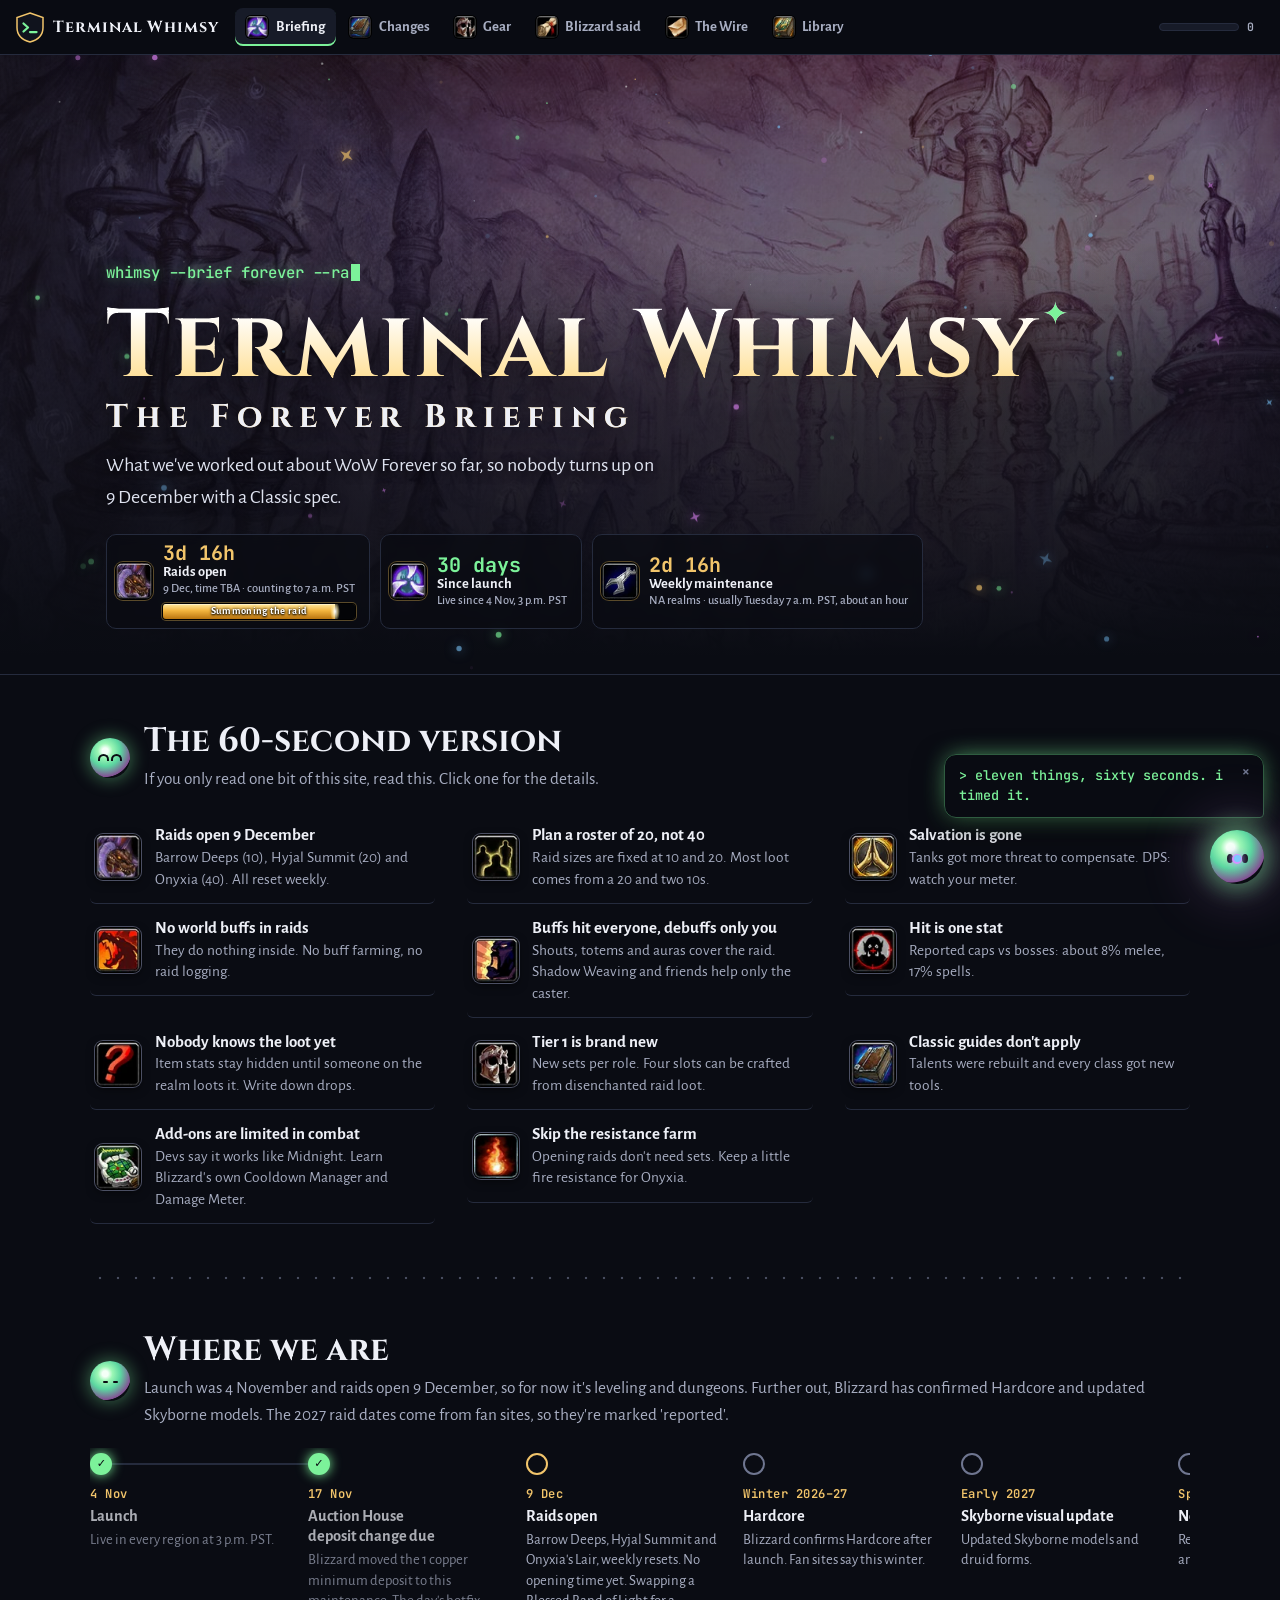
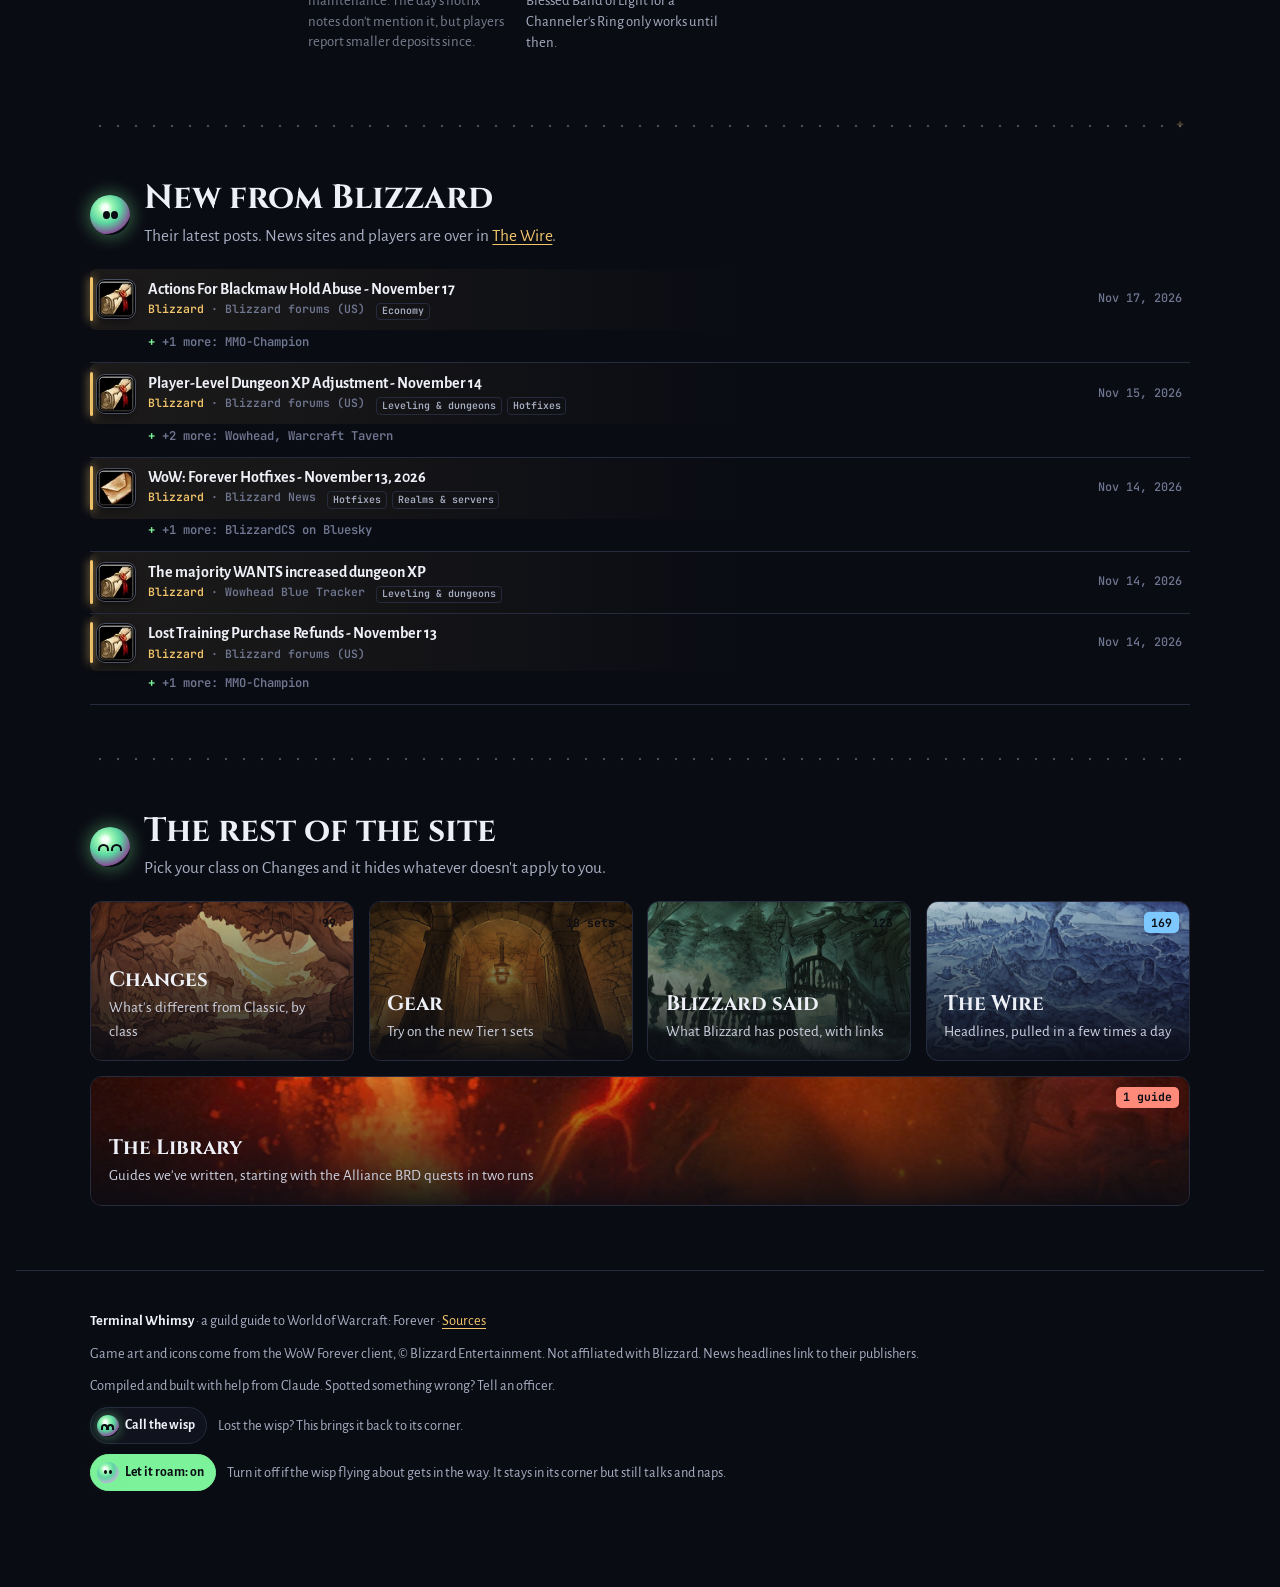
==== index.html @ c5e74319 "Library: plainer wording for Franclorn's coffin Co-Authored-By: Claude Opus 5.5 <noreply@anthropic.c" ====
<!doctype html>
<html lang="en">
<head>
<meta charset="utf-8">
<meta name="viewport" content="width=device-width, initial-scale=1, viewport-fit=cover">
<title>Terminal Whimsy Forever Briefing</title>
<meta name="description" content="Terminal Whimsy's notes on WoW Forever. What we've worked out so far, so nobody turns up to raids with a Classic spec.">
<meta name="theme-color" content="#0a0c13">
<link rel="icon" href="data:image/svg+xml,%3Csvg xmlns='http://www.w3.org/2000/svg' viewBox='0 0 64 64'%3E%3Cpath d='M32 3 58 12v20c0 15-11 25-26 29C17 57 6 47 6 32V12z' fill='%2310131d' stroke='%23f2c56b' stroke-width='3'/%3E%3Cpath d='M19 24l9 8-9 8' fill='none' stroke='%237cf29a' stroke-width='4.5' stroke-linecap='round' stroke-linejoin='round'/%3E%3Cpath d='M32 41h13' stroke='%237cf29a' stroke-width='4.5' stroke-linecap='round'/%3E%3C/svg%3E">
<link rel="preconnect" href="https://fonts.googleapis.com"><link rel="preconnect" href="https://fonts.gstatic.com" crossorigin>
<link href="https://fonts.googleapis.com/css2?family=Alegreya+Sans:ital,wght@0,400;0,500;0,700;0,800;1,400&family=Cinzel:wght@600;700;800&family=JetBrains+Mono:wght@400;500;600;700;800&display=swap" rel="stylesheet">
<link rel="stylesheet" href="site.css?v=359dd126">
</head>
<body>
<!--
  Hello, view-source reader. You found the first clue, which is that there are clues.
  The wisp listens for a key most people never press. It lives just left of the 1.
  (The browser console knows a little more.)
-->

<header class="top">
  <a class="brand" href="#brief" aria-label="Terminal Whimsy, back to the briefing"><svg class="crest" viewBox="4 1 56 62" aria-hidden="true"><path d="M32 3 58 12v20c0 15-11 25-26 29C17 57 6 47 6 32V12z" fill="#10131d" stroke="#f2c56b" stroke-width="3"/><path d="M19 24l9 8-9 8" fill="none" stroke="#7cf29a" stroke-width="4.5" stroke-linecap="round" stroke-linejoin="round"/><path d="M32 41h13" stroke="#7cf29a" stroke-width="4.5" stroke-linecap="round"/></svg><span>Terminal Whimsy</span></a>
  <nav class="tabs" aria-label="Rooms">
    <a href="#brief" data-room="brief"><img src="img/icons/spell_arcane_portaldalaran.png" alt="">Briefing</a>
    <a href="#changes" data-room="changes"><img src="img/icons/inv_misc_book_11.png" alt="">Changes</a>
    <a href="#gear" data-room="gear"><img src="img/icons/inv_helmet_09.png" alt="">Gear</a>
    <a href="#said" data-room="said"><img src="img/icons/inv_scroll_03.png" alt="">Blizzard said</a>
    <a href="#wire" data-room="wire"><img src="img/icons/inv_letter_15.png" alt="">The Wire</a>
    <a href="#library" data-room="library"><img src="img/icons/inv_misc_book_07.png" alt="">Library</a>
  </nav>
  <button class="xp" type="button" aria-label="Achievements"><span class="xpbar"><i></i></span><span class="v"></span></button>
</header>

<main>
<!-- ================= BRIEFING ================= -->
<section class="room" id="brief" data-room="brief">
  <div class="hero">
    <div class="art" role="img" aria-label="Dalaran, from WoW Forever's loading screen art"></div>
    <canvas class="motes" aria-hidden="true"></canvas>
    <div class="hero-in">
      <p class="term" aria-hidden="true"><span class="txt"></span><span class="cur"></span></p>
      <h1>Terminal Whimsy<span class="spark" aria-hidden="true">✦</span><small>The Forever Briefing</small></h1>
      <p class="lede">What we've worked out about WoW&nbsp;Forever so far, so nobody turns up on 9&nbsp;December with a Classic spec.</p>
      <div class="count"></div>
    </div>
  </div>

  <div class="wrap">
    <div class="rhead"><span class="mini-wisp happy" aria-hidden="true"></span><div><h2>The 60-second version</h2><p>If you only read one bit of this site, read this. Click one for the details.</p></div></div>
    <ol class="must" id="mustList"></ol>

    <div class="wave" aria-hidden="true"></div>

    <div class="rhead"><span class="mini-wisp sleepy" aria-hidden="true"></span><div><h2>Where we are</h2><p id="roadTldr"></p></div></div>
    <div class="road" id="roadRail" role="list"></div>

    <div class="wave" aria-hidden="true"></div>

    <div class="rhead"><span class="mini-wisp wow" aria-hidden="true"></span><div><h2>New from Blizzard</h2><p>Their latest posts. News sites and players are over in <a href="#wire">The Wire</a>.</p></div></div>
    <div class="feed" id="freshList"></div>

    <div class="wave" aria-hidden="true"></div>

    <div class="rhead"><span class="mini-wisp happy" aria-hidden="true"></span><div><h2>The rest of the site</h2><p>Pick your class on Changes and it hides whatever doesn't apply to you.</p></div></div>
    <div class="doors">
      <a class="door" href="#changes" style="--img:url(img/excavation.jpg);--tint:var(--mint)"><b>Changes</b><span>What's different from Classic, by class</span><i class="n" data-count="changes"></i></a>
      <a class="door" href="#gear" style="--img:url(img/thanes.jpg);--tint:var(--lilac)"><b>Gear</b><span>Try on the new Tier 1 sets</span><i class="n" data-count="gear"></i></a>
      <a class="door" href="#said" style="--img:url(img/lordaeron.jpg);--tint:var(--butter)"><b>Blizzard said</b><span>What Blizzard has posted, with links</span><i class="n" data-count="said"></i></a>
      <a class="door" href="#wire" style="--img:url(img/gilneas-map.jpg);--tint:var(--sky)"><b>The Wire</b><span>Headlines, pulled in a few times a day</span><i class="n" data-count="wire"></i></a>
      <a class="door wide" href="#library" style="--img:url(img/molten-core.jpg);--tint:var(--rose)"><b>The Library</b><span>Guides we've written, starting with the Alliance BRD quests in two runs</span><i class="n" data-count="library"></i></a>
    </div>
  </div>
</section>

<!-- ================= CHANGES ================= -->
<section class="room" id="changes" data-room="changes" hidden>
  <div class="banner" style="--img:url(img/excavation.jpg)"><div class="art"></div><div class="wrap cap"><h2>What changed</h2><p>What Forever does differently from Classic, and where we read about it.</p></div><span class="credit">Excavation Site · © Blizzard</span></div>
  <div class="wrap">
    <div class="seg" id="chgMode" role="tablist" aria-label="What to show"><button role="tab" data-m="diff" aria-selected="true">Differences from Classic</button><button role="tab" data-m="hot" aria-selected="false">Hotfix log <span class="n" id="hotCount"></span></button></div>
    <div class="panel pick">
      <p class="lbl">Show me changes for</p>
      <div class="row" id="clsFilter"></div>
      <p class="clsnote" id="clsNote" hidden></p>
    </div>
    <div class="tools" id="diffTools">
      <div class="row chips" id="areaChips"></div>
      <div class="row">
        <button class="toggle" id="bigOnly" aria-pressed="false"><span class="dot major"></span>Only the big ones</button>
        <input class="search" id="chgSearch" type="search" placeholder="Search changes" aria-label="Search changes">
      </div>
      <p class="legend"><span data-tip="Epic"><span class="dot major"></span>Big deal</span><span data-tip="Rare"><span class="dot notable"></span>Worth knowing</span><span data-tip="Uncommon"><span class="dot minor"></span>Small</span><span class="sep"></span><span class="stk official">Blizzard said</span><span class="stk datamined">In the files</span><span class="stk community">Players report</span><span class="stk rumour">Rumour</span></p>
    </div>
    <div id="ledger"></div>
    <div id="hotlog" hidden>
      <div class="tools">
        <p class="muted">One line per fix from Blizzard's hotfix posts, newest first. If you've picked a class, you'll only see its fixes and the ones for everyone.</p>
        <div class="row chips" id="hotChips"></div>
        <div class="row"><input class="search" id="hotSearch" type="search" placeholder="Search hotfixes" aria-label="Search hotfixes"></div>
      </div>
      <div id="hotList"></div>
      <button class="btn more-btn" id="hotMore" hidden>Older hotfixes</button>
    </div>
  </div>
</section>

<!-- ================= GEAR ================= -->
<section class="room" id="gear" data-room="gear" hidden>
  <div class="banner" style="--img:url(img/thanes.jpg)"><div class="art"></div><div class="wrap cap"><h2>Gear</h2><p>Tier 1 is brand new. Pick your class and try it on.</p></div><span class="credit">Hall of Thanes · © Blizzard</span></div>
  <div class="wrap">
    <div class="facts3">
      <div><img src="img/icons/inv_helmet_09.png" alt=""><b>6 pieces, 4 bonuses</b><span>Bonuses at 2, 3, 4 and 5 pieces. Item level 65, from Hyjal Summit and Barrow Deeps.</span></div>
      <div><img src="img/icons/trade_blacksmithing.png" alt=""><b>4 slots craftable</b><span>Shoulders, hands, legs and feet at item level 61, from essence you get by disenchanting raid loot.</span></div>
      <div><img src="img/icons/inv_misc_questionmark.png" alt=""><b>Stats are a secret</b><span>Everything but armour stays hidden until a piece first drops on the realm.</span></div>
    </div>
    <div class="panel pick"><p class="lbl">Try on the set for</p><div class="row" id="gearPick"></div></div>
    <div id="tierSets"></div>
    <details class="more">
      <summary><span>More gear and items</span><small>Consumables, dungeon sets, PvP gear and items that changed</small></summary>
      <div class="row chips" id="gearChips"></div>
      <div class="items" id="gearList"></div>
    </details>
  </div>
</section>

<!-- ================= BLIZZARD SAID ================= -->
<section class="room" id="said" data-room="said" hidden>
  <div class="banner" style="--img:url(img/lordaeron.jpg)"><div class="art"></div><div class="wrap cap"><h2>Blizzard said</h2><p>Official posts we've found, newest first. Click one to read it.</p></div><span class="credit">Ruins of Lordaeron · © Blizzard</span></div>
  <div class="wrap">
    <div class="tools">
      <div class="row chips" id="saidChips"></div>
      <div class="row"><input class="search" id="saidSearch" type="search" placeholder="Search what Blizzard said" aria-label="Search statements"></div>
    </div>
    <div id="saidList"></div>
    <button class="btn ghost more-btn" id="saidMore">Show older</button>
  </div>
</section>

<!-- ================= THE WIRE ================= -->
<section class="room" id="wire" data-room="wire" hidden>
  <div class="banner" style="--img:url(img/gilneas-map.jpg)"><div class="art"></div><div class="wrap cap"><h2>The Wire</h2><p>Headlines pulled in automatically a few times a day. The gold ones are from Blizzard.</p></div><span class="credit">WoW Forever loading screen · © Blizzard</span></div>
  <div class="wrap">
    <div class="tools">
      <div class="row chips" id="wireChips"></div>
      <div class="row chips" id="wireTopics"></div>
      <p class="fresh"><span class="led"></span><span class="ft">loading…</span></p>
    </div>
    <div id="wireList"></div>
    <button class="btn ghost more-btn" id="wireMore" hidden>Older stories</button>
    <details class="more" id="srcHealth"><summary><span>How the sources are doing</span><small>Each source, and the last day it worked</small></summary><ul class="health" id="healthList"></ul></details>
  </div>
</section>

<!-- ================= LIBRARY ================= -->
<section class="room" id="library" data-room="library" hidden>
  <div class="banner lib"><div class="art"></div><div class="wrap cap"><h2>The Library</h2><p>The guild's knowledge base. Guides we've written, checked against Forever.</p></div><span class="credit" hidden></span><button class="candle" type="button" aria-label="The library candle"><i class="wax"></i><i class="wick"></i><i class="flame"></i></button></div>
  <div class="wrap" id="kbShelf"></div>
  <div class="wrap" id="kbBook" hidden></div>
</section>

<!-- ================= SOURCES ================= -->
<section class="room" id="sources" data-room="sources" hidden>
  <div class="wrap" style="padding-top:2.5rem">
    <div class="rhead"><span class="mini-wisp wow" aria-hidden="true"></span><div><h2>Sources</h2><p>Where we read everything here, grouped by website. <span id="srcCount"></span> links in all.</p></div></div>
    <ul class="srcs" id="srcList"></ul>
  </div>
</section>
</main>

<footer>
  <div class="wrap">
    <p><b>Terminal Whimsy</b> · a guild guide to World of Warcraft: Forever · <a href="#sources">Sources</a></p>
    <p>Game art and icons come from the WoW Forever client, © Blizzard Entertainment. Not affiliated with Blizzard. News headlines link to their publishers.</p>
    <p>Compiled and built with help from Claude. Spotted something wrong? Tell an officer.</p>
    <p class="callwisp-row"><button class="chip callwisp" id="callWisp" type="button"><span class="mini-wisp happy" aria-hidden="true"></span>Call the wisp</button><span>Lost the wisp? This brings it back to its corner.</span></p>
    <p class="callwisp-row"><button class="chip callwisp" id="roamToggle" type="button" aria-pressed="true"><span class="mini-wisp wow" aria-hidden="true"></span><span>Let it roam: on</span></button><span>Turn it off if the wisp flying about gets in the way. It stays in its corner but still talks and naps.</span></p>
    <p class="callwisp-row" id="toyRow" hidden><button class="chip callwisp" id="toyToggle" type="button" aria-pressed="true"><img src="img/icons/inv_misc_bag_10.png" alt=""><span>Toybox: on</span></button><span>The wisp's toys. Turned off, the bar goes away. Your coins and toys are kept.</span></p>
  </div>
</footer>

<div id="tip" role="tooltip"></div>
<div class="achs" id="achs" hidden></div>
<div class="toasts" aria-live="polite"></div>
<script src="config.js?v=e650831c"></script>
<script src="log.js?v=ab76afca"></script>
<script src="icons.js?v=58a62146"></script>
<script src="data.js?v=cb2d0085"></script>
<script src="term-data.js?v=1f7dc9fb"></script>
<script src="app.js?v=cbbe5d6f"></script>
<script src="whimsy.js?v=51dc8856"></script>
<script src="world.js?v=f9b6a663"></script>
<script src="library.js?v=0a0a3b2a"></script>
<script src="term-core.js?v=d6c65b7c"></script>
<script src="term-emacs.js?v=834c5890"></script>
<script src="term-adv.js?v=9b673aaa"></script>
<script src="secret.js?v=1b56d5ba"></script>
<script id="toyboxJs" data-src="toybox.js?v=04bb5128"></script>
<script src="wispmind.js?v=770227d5"></script>
</body>
</html>
---- site.css ----
/* Terminal Whimsy: Forever briefing.
   One night-blue world: Forever's own sketch art for banners, classic icons for meaning,
   a green terminal prompt for the guild's voice, gold for anything Blizzard actually said.
   Layout: one room at a time behind tabs; lists show titles first, detail on click. */
:root{
  --bg:#0a0c13; --bg2:#10131d; --bg3:#171b28; --bg4:#1f2434;
  --ink:#eef0f7; --muted:#a8aec2; --dim:#6f7690; --rule:#252b3d;
  --gold:#f2c56b; --gold2:#ffe3a1; --term:#7cf29a; --whim:#e889ff; --sky:#7cc8ff; --rose:#ff8a7a;
  --official:#f2c56b; --social:#7cc8ff; --press:#e889ff; --community:#7cf29a;
  --major:#ff8a7a; --notable:#ffc44f; --minor:#8f97b3;
  --q-epic:#a335ee; --q-rare:#0070dd; --q-uncommon:#1eff00;
  --f-display:"Cinzel", "Trajan Pro", Georgia, serif;
  --f-sans:"Alegreya Sans", "Segoe UI", system-ui, sans-serif;
  --f-mono:"JetBrains Mono", "IBM Plex Mono", ui-monospace, Consolas, monospace;
  --gl:max(16px, env(safe-area-inset-left, 0px));
  --gr:max(16px, env(safe-area-inset-right, 0px));
  --r:12px;
  color-scheme:dark;
}
*{box-sizing:border-box}
html{background:var(--bg)}
@media (prefers-reduced-motion: reduce){*,*::before,*::after{animation-duration:.01ms!important;animation-iteration-count:1!important;transition-duration:.01ms!important}}
body{margin:0;background:var(--bg);color:var(--ink);font:400 1.08rem/1.6 var(--f-sans);padding-left:var(--gl);padding-right:var(--gr);overflow-x:hidden}
body::before{content:"";position:fixed;inset:0 0 auto;height:env(safe-area-inset-top,0px);z-index:65;background:var(--bg)}
a{color:var(--gold);text-underline-offset:3px}
a:hover{color:var(--gold2)}
:focus-visible{outline:2px solid var(--term);outline-offset:3px;border-radius:3px}
h1,h2,h3,h4{font-family:var(--f-display);font-weight:700;line-height:1.1;margin:0;text-wrap:balance}
p{margin:0}
img{max-width:100%}
button{font:inherit;color:inherit}
[hidden]{display:none!important}
.wrap{max-width:1100px;margin-inline:auto}
.row{display:flex;flex-wrap:wrap;gap:.45rem;align-items:center}
.muted{color:var(--muted)}
.bleed{margin-left:calc(-1 * var(--gl));margin-right:calc(-1 * var(--gr))}

/* ---------- top bar with room tabs ---------- */
.top{position:sticky;top:env(safe-area-inset-top,0px);z-index:60;display:flex;align-items:center;gap:1rem;margin-left:calc(-1 * var(--gl));margin-right:calc(-1 * var(--gr));padding:.5rem var(--gr) .5rem var(--gl);background:color-mix(in srgb,var(--bg) 84%,transparent);backdrop-filter:blur(12px) saturate(1.3);border-bottom:1px solid var(--rule)}
.brand{display:flex;align-items:center;gap:.55rem;text-decoration:none;color:var(--ink);font:700 1rem/1 var(--f-display);letter-spacing:.06em;white-space:nowrap;flex:none}
.brand .crest{width:28px;height:31px;transition:transform .3s cubic-bezier(.2,1.8,.4,1)}
.brand:hover .crest{transform:rotate(-8deg) scale(1.08)}
.tabs{display:flex;gap:.15rem;overflow-x:auto;scrollbar-width:none;flex:1;min-width:0}
.tabs::-webkit-scrollbar{display:none}
.tabs a{display:flex;align-items:center;gap:.45rem;padding:.5rem .7rem;border-radius:8px;color:var(--muted);text-decoration:none;font:700 .92rem/1 var(--f-sans);white-space:nowrap;transition:color .2s,background .2s}
.tabs a img{width:22px;height:22px;border-radius:5px;box-shadow:0 0 0 1px #000}
.tabs a:hover{color:var(--ink);background:var(--bg3)}
.tabs a.on{color:var(--ink);background:var(--bg3);box-shadow:inset 0 -2px 0 var(--term)}
.xp{flex:none;display:flex;align-items:center;gap:.5rem;padding:.45rem .6rem;border-radius:8px;border:0;background:none;cursor:pointer;font:600 .72rem/1 var(--f-mono);color:var(--muted)}
.xp:hover{background:var(--bg3);color:var(--ink)}
.xpbar{width:80px;height:8px;border-radius:5px;background:var(--bg3);border:1px solid var(--rule);overflow:hidden}
.xpbar i{display:block;height:100%;width:var(--xp,0%);background:linear-gradient(90deg,#7a4ec2,var(--whim));transition:width .6s cubic-bezier(.2,1.2,.4,1)}
@media (max-width:860px){.brand span{display:none}}
@media (max-width:620px){.tabs a:not(.on){font-size:0;gap:0;padding:.4rem}.tabs a:not(.on) img{width:26px;height:26px}.xpbar{display:none}}

/* ---------- rooms ---------- */
.room{padding-bottom:4rem;animation:roomin .4s ease-out}
@keyframes roomin{from{opacity:0;transform:translateY(10px)}}

/* hero (Briefing only) */
.hero{position:relative;min-height:min(70svh,620px);display:grid;align-items:end;isolation:isolate;overflow:hidden;border-bottom:1px solid var(--rule);margin-left:calc(-1 * var(--gl));margin-right:calc(-1 * var(--gr));cursor:crosshair}
.hero .art{position:absolute;inset:-6% -4%;z-index:-2;background:url(img/dalaran.jpg) center 40%/cover;animation:drift 38s ease-in-out infinite alternate;filter:saturate(1.15)}
.hero::before{content:"";position:absolute;inset:0;z-index:-1;background:radial-gradient(120% 80% at 70% 10%,transparent 0 30%,rgba(10,12,19,.5) 60%),linear-gradient(180deg,rgba(10,12,19,.2) 0%,rgba(10,12,19,.35) 40%,var(--bg) 97%)}
@keyframes drift{from{transform:scale(1.04) translate(-1%,0)}to{transform:scale(1.12) translate(1.5%,-2%)}}
.motes{position:absolute;inset:0;width:100%;height:100%;z-index:-1;pointer-events:none}
.hero-in{max-width:1100px;width:100%;margin-inline:auto;padding:clamp(4rem,12vh,7rem) var(--gr) clamp(2rem,5vh,3rem) var(--gl);display:flex;flex-direction:column;gap:1rem;cursor:auto}
.term{font:500 clamp(.84rem,2.3vw,.98rem)/1.4 var(--f-mono);color:var(--term);text-shadow:0 0 12px rgba(124,242,154,.45);min-height:1.4em}
.term .cur{display:inline-block;width:.6em;height:1.1em;background:var(--term);vertical-align:-.18em;margin-left:2px;animation:blink 1s steps(1) infinite}
@keyframes blink{50%{opacity:0}}
.hero h1{font-size:clamp(2.6rem,9vw,6rem);letter-spacing:.02em;line-height:.95;background:linear-gradient(180deg,#fff 10%,var(--gold2) 55%,var(--gold) 90%);-webkit-background-clip:text;background-clip:text;color:transparent;filter:drop-shadow(0 4px 18px rgba(0,0,0,.6))}
.hero h1 .spark{font-size:.32em;vertical-align:1.7em;margin-left:.15em;color:var(--term);-webkit-text-fill-color:var(--term);display:inline-block;animation:twinkle 2.6s ease-in-out infinite;font-family:var(--f-sans)}
@keyframes twinkle{50%{transform:scale(.55) rotate(45deg);opacity:.55}}
.hero h1 small{display:block;font-size:.34em;letter-spacing:.24em;margin-top:.5rem;color:var(--ink);-webkit-text-fill-color:var(--ink)}
.hero .lede{max-width:52ch;font-size:clamp(1.05rem,2.6vw,1.25rem);color:#dfe3f0;text-shadow:0 2px 12px rgba(0,0,0,.8)}
.count{display:flex;flex-wrap:wrap;gap:.6rem;margin-top:.3rem}
.cd{display:flex;align-items:center;gap:.7rem;padding:.55rem .9rem .55rem .55rem;border-radius:10px;background:rgba(10,12,19,.72);border:1px solid var(--rule);backdrop-filter:blur(6px)}
.cd img{width:36px;height:36px;border-radius:7px;box-shadow:0 0 0 1px #000,0 0 0 2px #5a4a2a}
.cd .n{font:700 1.25rem/1 var(--f-mono);color:var(--gold);font-variant-numeric:tabular-nums}
.cd .l{font:500 .78rem/1.25 var(--f-sans);color:var(--muted)}
.cd .l b{display:block;color:var(--ink);font-size:.9rem}
.cd.live .n{color:var(--term)}

/* room banner (every other room) */
.banner{position:relative;height:clamp(190px,26vw,300px);overflow:hidden;display:grid;align-items:end;isolation:isolate;border-bottom:1px solid var(--rule);margin-left:calc(-1 * var(--gl));margin-right:calc(-1 * var(--gr))}
.banner .art{position:absolute;inset:-6% 0;z-index:-2;background:var(--img) center/cover;animation:drift 42s ease-in-out infinite alternate}
.banner::before{content:"";position:absolute;inset:0;z-index:-1;background:linear-gradient(180deg,rgba(10,12,19,0) 25%,rgba(10,12,19,.65) 70%,var(--bg))}
.banner .cap{width:100%;padding:0 var(--gr) 1.3rem var(--gl);display:flex;flex-direction:column;gap:.35rem}
.banner h2{font-size:clamp(2rem,6vw,3.4rem);text-shadow:0 3px 18px rgba(0,0,0,.8)}
.banner .cap p{color:#dfe3f0;max-width:60ch;text-shadow:0 2px 10px rgba(0,0,0,.8)}
.banner .credit{position:absolute;right:var(--gr);top:.6rem;font:500 .66rem/1 var(--f-mono);color:rgba(255,255,255,.55)}

/* section heading inside a room: the wisp pops up beside it */
.rhead{display:flex;align-items:center;gap:.9rem;margin:3rem 0 1.2rem}
.rhead h2{font-size:clamp(1.5rem,4vw,2.1rem)}
.rhead p{color:var(--muted);margin-top:.3rem}
.wave{height:12px;margin:3rem 0 0;background:radial-gradient(circle,var(--dim) 1.2px,transparent 1.6px) center/18px 12px repeat-x;opacity:.6}

/* the mascot, small */
.mini-wisp{position:relative;flex:none;width:40px;height:40px;border-radius:50%;
  background:radial-gradient(circle at 38% 32%,#f4fff7 0 8%,#9cf7b5 20%,#5bd6a0 42%,rgba(232,137,255,.55) 70%,rgba(232,137,255,0) 72%);
  box-shadow:0 0 16px 3px rgba(124,242,154,.35);animation:bob 3.6s ease-in-out infinite}
.mini-wisp::before,.mini-wisp::after{content:"";position:absolute;top:44%;width:5px;height:7px;border-radius:50%;background:#0a0c13}
.mini-wisp::before{left:33%}.mini-wisp::after{right:29%}
.mini-wisp.happy::before,.mini-wisp.happy::after{width:19%;height:11%;top:42%;background:none;border:2px solid #0a0c13;border-bottom:0;border-radius:99px 99px 0 0}
.mini-wisp.happy::before{left:19%}.mini-wisp.happy::after{right:19%}
.mini-wisp.sleepy::before,.mini-wisp.sleepy::after{height:2px;border-radius:2px;top:50%}
.mini-wisp.wow::before,.mini-wisp.wow::after{width:7px;height:8px;top:40%}
@keyframes bob{50%{transform:translateY(-5px)}}

/* ---------- 60-second version ---------- */
.must{list-style:none;margin:0;padding:0;display:grid;grid-template-columns:repeat(auto-fill,minmax(min(100%,330px),1fr));gap:0 2rem}
.must a{display:grid;grid-template-columns:44px minmax(0,1fr);gap:.9rem;align-items:center;padding:.8rem .4rem;border-bottom:1px solid var(--rule);color:var(--ink);text-decoration:none;transition:background .2s;border-radius:6px}
.must a:hover{background:var(--bg2)}
.must h3{font:700 1.06rem/1.25 var(--f-sans)}
.must p{color:var(--muted);font-size:.96rem;line-height:1.4;margin-top:.1rem}
.must .ic{width:44px;height:44px}

/* ---------- roadmap ---------- */
.road{position:relative;display:grid;grid-auto-flow:column;grid-auto-columns:minmax(200px,1fr);gap:1.1rem;overflow-x:auto;scroll-snap-type:x mandatory;padding:.3rem 0 1.2rem;scrollbar-color:var(--bg4) transparent}
.road::before{content:"";position:absolute;left:0;right:0;top:calc(.3rem + 10px);height:2px;background:var(--rule)}
.stop{position:relative;scroll-snap-align:start;padding-top:2.2rem}
.stop .dot{position:absolute;top:0;left:0;width:22px;height:22px;border-radius:50%;background:var(--bg);border:2px solid var(--dim);display:grid;place-items:center;font:800 .7rem/1 var(--f-sans);color:#0a0c13}
.stop.done .dot{border-color:var(--term);background:var(--term);box-shadow:0 0 12px var(--term)}
.stop.done .dot::after{content:"✓"}
.stop.now .dot{border-color:var(--gold);animation:pulse 1.8s infinite}
@keyframes pulse{0%{box-shadow:0 0 0 0 rgba(242,197,107,.6)}100%{box-shadow:0 0 0 14px rgba(242,197,107,0)}}
.stop .when{font:600 .76rem/1 var(--f-mono);color:var(--gold);letter-spacing:.04em}
.stop h3{font:700 1.02rem/1.25 var(--f-sans);margin:.35rem 0 .2rem}
.stop p{font-size:.92rem;color:var(--muted);line-height:1.4}
.stop.done h3,.stop.done p{opacity:.7}

/* ---------- compact feeds (fresh + wire) ---------- */
.feed{display:flex;flex-direction:column}
.post{display:grid;grid-template-columns:36px minmax(0,1fr) auto;gap:.85rem;align-items:center;padding:.6rem .5rem;border-bottom:1px solid var(--rule);text-decoration:none;color:var(--ink);transition:background .2s,transform .2s;border-radius:6px;position:relative}
.post:hover{background:var(--bg2);transform:translateX(3px);color:var(--ink)}
.post .ic{width:36px;height:36px}
.post .h{font:700 1rem/1.3 var(--f-sans)}
.post:hover .h{color:var(--gold2)}
.post .m{font:600 .72rem/1.3 var(--f-mono);color:var(--dim);margin-top:.15rem}
.post .t{font:500 .74rem/1 var(--f-mono);color:var(--dim);white-space:nowrap}
.post.official{background:linear-gradient(90deg,color-mix(in srgb,var(--gold) 8%,transparent),transparent 60%)}
.post.official::before{content:"";position:absolute;left:0;top:14%;bottom:14%;width:3px;border-radius:2px;background:var(--gold);box-shadow:0 0 10px var(--gold)}
.post.new .h::after{content:"NEW";font:800 .6rem/1 var(--f-mono);color:#0a0c13;background:var(--term);padding:.18rem .3rem;border-radius:3px;margin-left:.5rem;vertical-align:.2em}
.lb-official{color:var(--official)}.lb-social{color:var(--social)}.lb-press{color:var(--press)}.lb-community{color:var(--community)}
.day{font:700 .74rem/1 var(--f-mono);letter-spacing:.16em;color:var(--dim);text-transform:uppercase;padding:1.4rem .5rem .5rem;border-bottom:1px solid var(--rule)}
@media (max-width:560px){.post{grid-template-columns:32px minmax(0,1fr)}.post .t{grid-column:2}.post .ic{width:32px;height:32px}}

/* ---------- doors to the other rooms ---------- */
.doors{display:grid;grid-template-columns:repeat(auto-fill,minmax(min(100%,240px),1fr));gap:.9rem}
.door{position:relative;isolation:isolate;overflow:hidden;min-height:160px;border-radius:var(--r);padding:1rem 1.1rem;display:flex;flex-direction:column;justify-content:flex-end;gap:.25rem;color:var(--ink);text-decoration:none;border:1px solid var(--rule);transition:transform .25s,border-color .25s}
.door::before{content:"";position:absolute;inset:0;z-index:-2;background:var(--img) center/cover;transition:transform .6s}
.door::after{content:"";position:absolute;inset:0;z-index:-1;background:linear-gradient(180deg,rgba(10,12,19,.1),rgba(10,12,19,.92))}
.door:hover{transform:translateY(-3px);border-color:var(--tint);color:var(--ink)}
.door:hover::before{transform:scale(1.06)}
.door b{font:700 1.3rem/1.1 var(--f-display)}
.door span{font-size:.95rem;color:#cfd3e2}
.door .n{position:absolute;top:10px;right:10px;font:700 .72rem/1 var(--f-mono);font-style:normal;color:#0a0c13;background:var(--tint);padding:.3rem .45rem;border-radius:5px}
.door .n:empty{display:none}

/* ---------- pickers, chips, toggles ---------- */
.panel{background:var(--bg2);border:1px solid var(--rule);border-radius:var(--r);padding:1rem 1.1rem}
.pick{margin-top:1.6rem}
.lbl{font:600 .72rem/1 var(--f-mono);letter-spacing:.14em;text-transform:uppercase;color:var(--muted);margin-bottom:.7rem}
.cls{width:42px;height:42px;border-radius:9px;padding:0;border:2px solid transparent;background:none;cursor:pointer;transition:transform .15s,border-color .2s,filter .2s,box-shadow .2s;filter:grayscale(.75) brightness(.8)}
.cls img{width:100%;height:100%;border-radius:7px;display:block}
.cls:hover{transform:translateY(-2px);filter:none}
.cls[aria-pressed="true"]{border-color:var(--cc,var(--gold));filter:none;box-shadow:0 0 16px -2px var(--cc,var(--gold))}
.everyone{height:42px;padding:0 .9rem;border-radius:9px;border:2px solid var(--rule);background:var(--bg3);cursor:pointer;font:700 .9rem/1 var(--f-sans);color:var(--muted)}
.everyone[aria-pressed="true"]{border-color:var(--term);color:var(--ink)}
.clsnote{margin-top:.9rem;padding:.65rem .85rem;border-left:3px solid var(--cc,var(--term));background:var(--bg);border-radius:0 8px 8px 0}
.tools{display:flex;flex-direction:column;gap:.7rem;margin:1.3rem 0 .4rem}
.chip{display:inline-flex;align-items:center;gap:.4rem;padding:.42rem .7rem;border-radius:99px;border:1px solid var(--rule);background:var(--bg2);color:var(--muted);font:600 .86rem/1 var(--f-sans);cursor:pointer;transition:all .18s;white-space:nowrap}
.chip img{width:16px;height:16px;border-radius:3px}
.chip:hover{color:var(--ink);border-color:var(--dim)}
.chip[aria-pressed="true"]{color:#0a0c13;background:var(--term);border-color:var(--term)}
.chip .n{font:600 .7rem/1 var(--f-mono);opacity:.75}
.chip.lb-official[aria-pressed="true"]{background:var(--gold);border-color:var(--gold)}
.chip.lb-social[aria-pressed="true"]{background:var(--sky);border-color:var(--sky)}
.chip.lb-press[aria-pressed="true"]{background:var(--whim);border-color:var(--whim)}
.toggle{display:inline-flex;align-items:center;gap:.45rem;padding:.45rem .75rem;border-radius:99px;border:1px solid var(--rule);background:var(--bg2);color:var(--muted);font:600 .86rem/1 var(--f-sans);cursor:pointer}
.toggle[aria-pressed="true"]{border-color:var(--major);color:var(--ink);background:color-mix(in srgb,var(--major) 12%,var(--bg2))}
.search{flex:1;min-width:200px;padding:.6rem .8rem;border-radius:8px;border:1px solid var(--rule);background:var(--bg2);color:var(--ink);font:500 .95rem/1 var(--f-mono)}
.search::placeholder{color:var(--dim)}
.legend{display:flex;flex-wrap:wrap;gap:.4rem 1rem;align-items:center;font:500 .84rem/1 var(--f-sans);color:var(--dim)}
.legend>span{display:inline-flex;align-items:center;gap:.35rem}
.legend .sep{width:1px;height:14px;background:var(--rule)}
.dot{display:inline-block;width:10px;height:10px;border-radius:50%;flex:none}
.dot.major{background:var(--major);box-shadow:0 0 8px var(--major)}
.dot.notable{background:var(--notable)}
.dot.minor{background:var(--minor)}
/* who says so */
.stk{display:inline-flex;align-items:center;font:700 .62rem/1 var(--f-mono);letter-spacing:.06em;padding:.28rem .4rem;border-radius:4px;border:1px solid currentColor;background:color-mix(in srgb,currentColor 12%,transparent);white-space:nowrap;text-transform:uppercase}
.stk.official{color:var(--official)}.stk.datamined{color:var(--sky)}.stk.community{color:var(--community)}.stk.rumour{color:var(--whim)}

/* ---------- change ledger: titles first ---------- */
.grp{margin-top:2rem}
.grp h3{display:flex;align-items:center;gap:.6rem;font-size:1.15rem;letter-spacing:.03em;padding:0 .3rem .5rem;border-bottom:1px solid var(--rule)}
.grp h3 img{width:26px;height:26px;border-radius:5px;box-shadow:0 0 0 1px #000}
.grp h3 .n{font:600 .74rem/1 var(--f-mono);color:var(--dim);letter-spacing:0}
.chg{border-bottom:1px solid var(--rule)}
.chg>summary{list-style:none;display:grid;grid-template-columns:36px minmax(0,1fr) auto;gap:.85rem;align-items:center;padding:.55rem .4rem;cursor:pointer;border-radius:6px;transition:background .2s}
.chg>summary::-webkit-details-marker{display:none}
.chg>summary:hover,.chg[open]>summary{background:var(--bg2)}
.chg .ic{width:36px;height:36px}
.chg h4{font:700 1.02rem/1.3 var(--f-sans)}
.chg .tags{display:flex;align-items:center;gap:.55rem}
.chg .chev{font:700 .9rem/1 var(--f-mono);color:var(--dim);transition:transform .2s,color .2s}
.chg[open] .chev{transform:rotate(90deg);color:var(--term)}
.chg .body{padding:.6rem .4rem 1.1rem calc(36px + 1.25rem);display:flex;flex-direction:column;gap:.75rem;animation:roomin .25s}
.cmp{display:grid;grid-template-columns:minmax(0,1fr) minmax(0,1fr);gap:.7rem}
.cmp>div{padding:.7rem .85rem;border-radius:8px;font-size:.97rem;line-height:1.5}
.cmp .was{background:var(--bg2);color:#c9cddb}
.cmp .now{background:color-mix(in srgb,var(--term) 7%,var(--bg2));box-shadow:inset 0 0 0 1px color-mix(in srgb,var(--term) 30%,transparent)}
.cmp b{display:block;font:700 .64rem/1 var(--f-mono);letter-spacing:.12em;text-transform:uppercase;margin-bottom:.4rem}
.cmp .was b{color:var(--dim)}.cmp .now b{color:var(--term)}
.why{display:flex;gap:.65rem;align-items:flex-start}
.why .mini-wisp{width:30px;height:30px;animation:none;margin-top:.1rem}
.why .mini-wisp.happy::before,.why .mini-wisp.happy::after{border-width:1.5px}
.why b{color:var(--term);font:700 .66rem/1 var(--f-mono);letter-spacing:.12em;display:block;margin-bottom:.25rem}
.srcline{font:500 .78rem/1.5 var(--f-mono);color:var(--dim)}
@media (max-width:640px){.cmp{grid-template-columns:1fr}.chg .body{padding-left:.4rem}.chg .tags .stk{display:none}}
.empty{padding:2rem;text-align:center;color:var(--muted);font-family:var(--f-mono)}

/* ---------- icons + tooltip ---------- */
.ic{position:relative;display:inline-block;width:40px;height:40px;border-radius:7px;flex:none;overflow:hidden;box-shadow:0 0 0 1px #000,0 0 0 2px #4b4f63,0 3px 10px rgba(0,0,0,.5)}
.ic img{width:100%;height:100%;display:block}
.ic::after{content:"";position:absolute;inset:0;background:linear-gradient(115deg,transparent 35%,rgba(255,255,255,.5) 50%,transparent 65%);transform:translateX(-120%);pointer-events:none}
a:hover .ic::after,summary:hover .ic::after,.slot:hover .ic::after,.item:hover .ic::after{transform:translateX(120%);transition:transform .6s ease}
.ic.q-epic{box-shadow:0 0 0 1px #000,0 0 0 2px var(--q-epic),0 0 14px -2px var(--q-epic)}
.ic.q-rare{box-shadow:0 0 0 1px #000,0 0 0 2px var(--q-rare),0 0 14px -2px var(--q-rare)}
.ic.q-uncommon{box-shadow:0 0 0 1px #000,0 0 0 2px var(--q-uncommon)}
.ic.q-common{box-shadow:0 0 0 1px #000,0 0 0 2px #9d9d9d}
#tip{position:fixed;z-index:100;max-width:320px;padding:.7rem .85rem;border-radius:6px;background:linear-gradient(180deg,rgba(9,12,32,.97),rgba(5,6,18,.97));border:1px solid #6a6f86;box-shadow:0 0 0 1px #000,0 10px 30px rgba(0,0,0,.6);font:400 .9rem/1.4 var(--f-sans);pointer-events:none;opacity:0;transform:translateY(4px);transition:opacity .12s,transform .12s}
#tip.on{opacity:1;transform:none}
#tip .t{font:700 1rem/1.25 var(--f-sans)}
#tip .s{color:#fff}#tip .g{color:var(--q-uncommon)}#tip .y{color:#ffd100}#tip .d{color:var(--muted);font-size:.82rem}
.q-epic-t{color:#b467ff}.q-rare-t{color:#3a9bff}.q-uncommon-t{color:var(--q-uncommon)}.q-common-t{color:#fff}

/* ---------- gear ---------- */
.facts3{display:grid;grid-template-columns:repeat(auto-fit,minmax(min(100%,260px),1fr));gap:1.4rem;margin-top:1.8rem}
.facts3>div{display:grid;grid-template-columns:40px minmax(0,1fr);column-gap:.8rem;align-items:start}
.facts3 img{width:40px;height:40px;border-radius:7px;grid-row:span 2;box-shadow:0 0 0 1px #000,0 0 0 2px #4b4f63}
.facts3 b{font:700 1.04rem/1.25 var(--f-sans)}
.facts3 span{font-size:.94rem;color:var(--muted);line-height:1.45}
.tset{padding:1.3rem 0 1.4rem;border-top:1px solid var(--rule)}
#tierSets{margin-top:1.4rem}
.tset .th{display:flex;justify-content:space-between;align-items:flex-start;gap:1rem}
.tset h4{font-size:1.3rem;color:#b467ff}
.tset .meta{font:500 .76rem/1.3 var(--f-mono);color:var(--muted);margin-top:.25rem}
.tset .cnt{font:600 1rem/1 var(--f-mono);color:var(--muted);white-space:nowrap}
.tset .cnt b{font-size:1.8rem;color:var(--cc,var(--gold))}
.slots{display:grid;grid-template-columns:repeat(6,minmax(0,1fr));gap:.6rem;margin:1rem 0;max-width:560px}
.slot{position:relative;display:flex;flex-direction:column;align-items:center;gap:.35rem;background:none;border:0;padding:.35rem 0;cursor:pointer;border-radius:10px}
.slot .ic{width:58px;height:auto;aspect-ratio:1;max-width:100%;filter:grayscale(.85) brightness(.55);transition:filter .25s,transform .25s}
.slot:hover .ic{filter:grayscale(.3) brightness(.85);transform:translateY(-2px)}
.slot.on .ic{filter:none;animation:equip .45s cubic-bezier(.2,1.6,.4,1)}
.slot.none{cursor:default;opacity:.35}
.slot .sl{font:600 .68rem/1 var(--f-mono);color:var(--dim);letter-spacing:.04em}
.slot.on .sl{color:var(--ink)}
.slot .craft{position:absolute;right:2px;top:0;width:22px;height:22px;border-radius:50%;overflow:hidden;box-shadow:0 0 0 2px var(--bg),0 0 0 3px var(--q-uncommon)}
.slot .craft img{width:100%;height:100%}
@keyframes equip{0%{transform:scale(.8)}60%{transform:scale(1.12)}100%{transform:scale(1)}}
.bon{list-style:none;margin:0;padding:0;display:flex;flex-direction:column;gap:.3rem;font-size:.97rem}
.bon li{color:#6c7085;transition:color .3s}
.bon li .pc{font-family:var(--f-mono);font-size:.85rem}
.bon li.lit{color:var(--q-uncommon);text-shadow:0 0 12px rgba(30,255,0,.25)}
.bon li.pop{animation:popb .8s ease-out}
@keyframes popb{0%{background:rgba(30,255,0,.2)}100%{background:transparent}}
.src-l{display:inline-block;font:500 .74rem/1 var(--f-mono);margin-top:.6rem}
@media (max-width:520px){.slots{gap:.3rem}.slot .sl{font-size:.6rem}.slot .craft{width:18px;height:18px}}
details.more{margin-top:2rem;border:1px solid var(--rule);border-radius:var(--r);background:var(--bg2)}
details.more>summary{list-style:none;cursor:pointer;padding:.95rem 1.1rem;display:flex;flex-direction:column;gap:.15rem}
details.more>summary::-webkit-details-marker{display:none}
details.more>summary span{font:700 1.05rem/1.2 var(--f-sans)}
details.more>summary span::before{content:"+ ";font-family:var(--f-mono);color:var(--term)}
details.more[open]>summary span::before{content:"– "}
details.more>summary small{color:var(--muted);font-size:.9rem}
details.more>.row{padding:0 1.1rem}
.items{display:grid;grid-template-columns:repeat(auto-fill,minmax(min(100%,320px),1fr));gap:0 1.6rem;padding:.6rem 1.1rem 1.1rem}
.item{display:grid;grid-template-columns:40px minmax(0,1fr);gap:.75rem;align-items:start;padding:.7rem .2rem;border-bottom:1px solid var(--rule)}
.item .nm{font:700 1rem/1.25 var(--f-sans)}
.item .meta{font:500 .74rem/1.4 var(--f-mono);color:var(--muted)}
.item .st{font-size:.92rem;color:#cfd3e2;margin-top:.15rem}

/* ---------- blizzard said ---------- */
.month{font:700 .76rem/1 var(--f-mono);letter-spacing:.16em;text-transform:uppercase;color:var(--gold);margin:2rem 0 0;padding:0 .4rem .5rem;border-bottom:1px solid var(--rule)}
.stm{border-bottom:1px solid var(--rule)}
.stm>summary{list-style:none;display:grid;grid-template-columns:3.4rem 32px minmax(0,1fr) auto;gap:.8rem;align-items:center;padding:.55rem .4rem;cursor:pointer;border-radius:6px;transition:background .2s}
.stm>summary::-webkit-details-marker{display:none}
.stm>summary:hover,.stm[open]>summary{background:var(--bg2)}
.stm .d{font:600 .76rem/1.1 var(--f-mono);color:var(--gold);text-align:right}
.stm .ic{width:32px;height:32px}
.stm h4{font:700 1rem/1.3 var(--f-sans)}
.stm .kind{font:600 .66rem/1 var(--f-mono);letter-spacing:.06em;text-transform:uppercase;color:var(--dim);white-space:nowrap}
.stm .body{padding:.5rem .4rem 1rem calc(3.4rem + 32px + 2rem);display:flex;flex-direction:column;gap:.5rem;animation:roomin .25s}
.stm .body p{color:#cdd2e1;line-height:1.55}
@media (max-width:600px){.stm>summary{grid-template-columns:3rem minmax(0,1fr)}.stm .ic,.stm .kind{display:none}.stm .body{padding-left:.4rem}}

/* ---------- the wire ---------- */
.fresh{display:flex;align-items:center;gap:.5rem;font:500 .8rem/1.3 var(--f-mono);color:var(--muted)}
.fresh .led{width:9px;height:9px;border-radius:50%;background:var(--term);box-shadow:0 0 10px var(--term);animation:blink 2s steps(1) infinite}
.fresh.stale .led{background:var(--notable);box-shadow:0 0 10px var(--notable)}

/* ---------- buttons ---------- */
.btn{display:inline-flex;align-items:center;gap:.55rem;font:700 .95rem/1 var(--f-sans);padding:.8rem 1.15rem;border-radius:8px;border:1px solid var(--rule);background:var(--bg3);color:var(--ink);text-decoration:none;cursor:pointer;transition:transform .15s,box-shadow .2s}
.btn:hover{transform:translateY(-2px);box-shadow:0 8px 24px -8px rgba(124,242,154,.4);color:var(--ink)}
.more-btn{margin:1.4rem auto 0;display:flex}

/* sources + footer */
.srcs{columns:2 300px;column-gap:2rem;font-size:.92rem;padding-left:1.2rem}
.srcs li{break-inside:avoid;margin-bottom:.45rem;color:var(--muted)}
.srcs .h{font:500 .74rem/1 var(--f-mono);color:var(--dim)}
footer{padding:2.4rem 0 6rem;color:var(--muted);font-size:.9rem;border-top:1px solid var(--rule)}
footer .wrap{display:flex;flex-direction:column;gap:.6rem}
footer b{color:var(--ink)}

/* achievements: toast + list */
.toasts{position:fixed;left:50%;bottom:calc(20px + env(safe-area-inset-bottom,0px));transform:translateX(-50%);z-index:95;display:flex;flex-direction:column;gap:.5rem;width:min(400px,calc(100vw - 32px));pointer-events:none}
.toast{display:flex;align-items:center;gap:.9rem;padding:.7rem 1rem .7rem .7rem;border-radius:10px;background:linear-gradient(180deg,#232a1b,#12160d);border:1px solid #5d8a3a;box-shadow:0 0 0 1px #000,0 12px 40px rgba(0,0,0,.6),0 0 30px -8px var(--term);animation:toastin .5s cubic-bezier(.2,1.4,.4,1),toastout .5s ease-in 3.6s forwards}
.toast img{width:44px;height:44px;border-radius:7px;box-shadow:0 0 0 1px #000,0 0 0 2px #8a6a2c}
.toast .a{font:700 .66rem/1 var(--f-mono);letter-spacing:.14em;color:var(--term)}
.toast .b{font:700 1.02rem/1.2 var(--f-display);color:#fff}
.toast .c{font-size:.84rem;color:var(--muted)}
@keyframes toastin{from{opacity:0;transform:translateY(30px) scale(.9)}}
@keyframes toastout{to{opacity:0;transform:translateY(10px)}}
.achs{position:fixed;z-index:70;top:calc(env(safe-area-inset-top,0px) + 62px);right:var(--gr);width:min(320px,calc(100vw - 32px));padding:1rem;border-radius:10px;background:rgba(16,19,29,.98);border:1px solid var(--rule);box-shadow:0 20px 50px rgba(0,0,0,.6);animation:roomin .2s}
.achs h3{font-size:1.05rem;letter-spacing:.04em;margin-bottom:.7rem}
.achs ul{list-style:none;margin:0;padding:0;display:flex;flex-direction:column;gap:.45rem}
.achs li{display:grid;grid-template-columns:32px minmax(0,1fr);gap:.6rem;align-items:center;font-size:.86rem;color:var(--muted)}
.achs li img{width:32px;height:32px;border-radius:6px;filter:grayscale(1) brightness(.5)}
.achs li.got img{filter:none}
.achs li b{display:block;color:var(--dim)}
.achs li.got b{color:var(--ink)}

/* ---------- whimsy: sparkles + the wisp ---------- */
.fx{position:fixed;inset:0;width:100vw;height:100vh;z-index:88;pointer-events:none}
.wisp{position:fixed;z-index:98;right:calc(16px + env(safe-area-inset-right,0px));bottom:calc(16px + env(safe-area-inset-bottom,0px));display:flex;align-items:flex-end;gap:.6rem;pointer-events:none}
.wisp .orb{pointer-events:auto;position:relative;width:54px;height:54px;border-radius:50%;border:0;cursor:pointer;flex:none;display:flex;align-items:center;justify-content:center;gap:9px;padding-top:4px;
  background:radial-gradient(circle at 38% 32%,#f4fff7 0 8%,#9cf7b5 20%,#5bd6a0 42%,rgba(232,137,255,.55) 70%,rgba(232,137,255,0) 72%);
  box-shadow:0 0 22px 6px rgba(124,242,154,.45),0 0 60px 10px rgba(232,137,255,.25);animation:bob 3.4s ease-in-out infinite}
.wisp .orb::before,.wisp .orb::after{content:"";position:absolute;width:10px;height:10px;border-radius:50%;background:#e889ff;box-shadow:0 0 10px #e889ff;animation:orbit 4s linear infinite}
.wisp .orb::after{background:var(--sky);box-shadow:0 0 10px var(--sky);width:7px;height:7px;animation-duration:2.7s;animation-direction:reverse}
.wisp .eye{width:6px;height:9px;border-radius:50%;background:#0a0c13;animation:blinky 5s infinite}
.wisp.boing .orb{animation:boing .5s cubic-bezier(.2,1.8,.4,1),bob 3.4s ease-in-out .5s infinite}
@keyframes orbit{from{transform:rotate(0) translateX(34px) rotate(0)}to{transform:rotate(360deg) translateX(34px) rotate(-360deg)}}
@keyframes blinky{0%,92%,100%{transform:scaleY(1)}95%{transform:scaleY(.1)}}
@keyframes boing{0%{transform:scale(1)}40%{transform:scale(1.3,.8)}70%{transform:scale(.9,1.15)}100%{transform:scale(1)}}
.wisp .bubble{position:relative;max-width:min(320px,calc(100vw - 120px));padding:.7rem 2rem .75rem .85rem;border-radius:12px 12px 4px 12px;background:rgba(10,12,19,.94);border:1px solid #2f5c40;box-shadow:0 10px 30px rgba(0,0,0,.5),0 0 24px -6px var(--term);
  font:500 .84rem/1.45 var(--f-mono);color:var(--term);opacity:0;transform:translateY(8px) scale(.96);transform-origin:100% 100%;transition:opacity .25s,transform .25s;margin-bottom:26px}
.wisp .bubble.on{opacity:1;transform:none;pointer-events:auto}
.wisp .x{position:absolute;top:.25rem;right:.3rem;width:24px;height:24px;border:0;border-radius:5px;background:none;color:var(--dim);cursor:pointer;font:600 1rem/1 var(--f-sans)}
.wisp .x:hover{color:var(--ink);background:var(--bg3)}
@media (max-width:600px){.wisp .orb{width:44px;height:44px}.toasts{bottom:calc(84px + env(safe-area-inset-bottom,0px))}}
.party .hero .art,.party .banner .art{animation:drift 38s ease-in-out infinite alternate,hue 3s linear infinite}
@keyframes hue{to{filter:saturate(1.6) hue-rotate(360deg)}}
@media (max-width:600px){.chips{flex-wrap:nowrap;overflow-x:auto;scrollbar-width:none;margin-right:calc(-1 * var(--gr));padding-right:var(--gr);mask-image:linear-gradient(90deg,#000 85%,transparent)}.chips::-webkit-scrollbar{display:none}}

/* ---------- changes: Classic vs hotfix log switch ---------- */
.seg{display:inline-flex;margin-top:1.6rem;padding:3px;border-radius:10px;background:var(--bg2);border:1px solid var(--rule)}
.seg button{border:0;background:none;color:var(--muted);font:700 .92rem/1 var(--f-sans);padding:.6rem .95rem;border-radius:8px;cursor:pointer;display:inline-flex;align-items:center;gap:.45rem}
.seg button[aria-selected="true"]{background:var(--bg4);color:var(--ink);box-shadow:inset 0 -2px 0 var(--term)}
.seg .n{font:600 .7rem/1 var(--f-mono);color:var(--dim)}
/* hotfix lines: a small diamond bullet per fix, the text kept to a readable width */
.hlines{display:flex;flex-direction:column;gap:.1rem}
.hline{position:relative;padding:.32rem .5rem .32rem 1.55rem;border-radius:6px;transition:background .15s}
.hline::before{content:"";position:absolute;left:.6rem;top:.86rem;width:5px;height:5px;border-radius:1px;transform:rotate(45deg);background:var(--dim);transition:background .15s}
.hline:hover{background:rgba(255,255,255,.025)}
.hline:hover::before{background:var(--gold)}
.hline .ht{font-size:.97rem;line-height:1.5;max-width:80ch;color:#dfe2ec}
.hline .hd{font:600 .72rem/1 var(--f-mono);color:var(--gold);margin-right:.5rem}
.hline .hp{font:600 .72rem/1 var(--f-mono);color:var(--term);margin-right:.45rem;letter-spacing:.02em}
.hline .hs{margin:.3rem 0 0;padding-left:1.2rem;color:#c9cddb;font-size:.92rem;max-width:78ch}
.hline .hn{margin:.45rem 0 .25rem;padding:.55rem .75rem .6rem;max-width:78ch;border-radius:8px;background:rgba(232,137,255,.06);border:1px solid rgba(232,137,255,.2);color:#d9d2e6;font-size:.9rem;line-height:1.5}
.hline .hn b{display:block;margin-bottom:.25rem;font:700 .62rem/1 var(--f-mono);letter-spacing:.12em;text-transform:uppercase;color:var(--whim)}
/* the hotfix log: one card per Blizzard post */
.hday{margin-top:1.25rem;border:1px solid var(--rule);border-radius:var(--r);overflow:hidden;background:linear-gradient(180deg,var(--bg2),var(--bg) 220px)}
.hday.new{border-color:rgba(124,242,154,.35);box-shadow:0 10px 34px -22px rgba(124,242,154,.55)}
.hhead{display:flex;flex-wrap:wrap;align-items:center;gap:.5rem .85rem;padding:.8rem 1rem;border-bottom:1px solid var(--rule);background:linear-gradient(90deg,rgba(242,197,107,.07),transparent 60%)}
.hdate{font:700 .8rem/1.2 var(--f-mono);letter-spacing:.14em;text-transform:uppercase;color:var(--gold)}
.hmeta{display:inline-flex;align-items:center;gap:.5rem;font:500 .74rem/1 var(--f-mono);color:var(--dim)}
.hmeta .newpill{margin:0;vertical-align:0}
.hhead .hsrc{margin-left:auto;padding:.38rem .65rem;border:1px solid rgba(242,197,107,.32);border-radius:999px;font:600 .72rem/1 var(--f-mono);color:var(--gold);text-decoration:none;white-space:nowrap;transition:background .15s,border-color .15s}
.hhead .hsrc:hover{background:rgba(242,197,107,.1);border-color:var(--gold)}
.hbody{padding:.2rem .6rem .7rem}
.hgrp{padding:.75rem .4rem .2rem}
.hgrp+.hgrp{border-top:1px solid rgba(37,43,61,.7)}
.hgrp h4{display:flex;align-items:center;flex-wrap:wrap;gap:.2rem .55rem;margin-bottom:.3rem;font:800 .72rem/1.2 var(--f-sans);letter-spacing:.09em;text-transform:uppercase;color:var(--muted)}
.hgrp h4 .ic{width:24px;height:24px;border-radius:5px}
.hgrp h4 .hb{font:700 .98rem/1.2 var(--f-sans);letter-spacing:0;text-transform:none;color:var(--ink)}
.hgrp h4.solo .ha,.hgrp h4 .hb{font:700 .98rem/1.2 var(--f-sans);letter-spacing:0;text-transform:none;color:var(--ink)}
.hgrp h4 .hb::before{content:"›";margin-right:.5rem;color:var(--dim);font-weight:400}
.hgrp h4 .n{padding:.15rem .4rem;border-radius:999px;background:var(--bg3);font:600 .66rem/1 var(--f-mono);letter-spacing:0;color:var(--dim)}
.hgrp .hline{margin-left:.15rem}
@media (max-width:600px){.hhead{padding:.7rem .75rem}.hhead .hsrc{margin-left:0}.hbody{padding:.1rem .2rem .5rem}.hgrp{padding-inline:.35rem}}
/* wire stories */
.story{border-bottom:1px solid var(--rule)}
.story .post{border-bottom:0}
.post .tags{display:inline-flex;align-items:center;gap:.3rem;margin-left:.3rem;vertical-align:-.15em}
.tg{font:600 .62rem/1 var(--f-mono);color:var(--muted);border:1px solid var(--rule);border-radius:4px;padding:.18rem .3rem}
.tc{width:15px;height:15px;border-radius:3px;box-shadow:0 0 0 1px #000}
.also{margin:-.2rem 0 .5rem calc(36px + 1.35rem)}
.also>summary{list-style:none;cursor:pointer;font:600 .76rem/1.3 var(--f-mono);color:var(--dim);padding:.2rem 0;display:inline-block}
.also>summary::-webkit-details-marker{display:none}
.also>summary::before{content:"+ ";color:var(--term)}
.also[open]>summary::before{content:"– "}
.also>summary:hover{color:var(--ink)}
.also ul{list-style:none;margin:.3rem 0 .2rem;padding:0 0 0 .7rem;border-left:2px solid var(--rule);display:flex;flex-direction:column;gap:.3rem}
.also li{font-size:.92rem;line-height:1.35}
.also li a{color:#cfd3e2;text-decoration:none}
.also li a:hover{color:var(--gold2)}
.also li .t{font:500 .7rem/1 var(--f-mono);color:var(--dim);margin-left:.3rem}
@media (max-width:560px){.also{margin-left:calc(32px + 1.35rem)}}
/* source health */
.health{list-style:none;margin:0;padding:.2rem 1.1rem 1.1rem;display:grid;grid-template-columns:repeat(auto-fill,minmax(min(100%,300px),1fr));gap:.45rem 1.4rem}
.health li{display:grid;grid-template-columns:10px minmax(0,1fr) auto;gap:.6rem;align-items:center;font-size:.92rem}
.health li span:last-child{font:500 .74rem/1.2 var(--f-mono);color:var(--dim);text-align:right}
.dot.ok{background:var(--term);box-shadow:0 0 8px var(--term)}

/* =================== whimsymaxxing =================== */
/* the hidden terminal */
.console{position:fixed;z-index:97;left:0;right:0;top:0;height:min(58vh,460px);display:flex;flex-direction:column;padding:calc(env(safe-area-inset-top,0px) + .8rem) var(--gr) .8rem var(--gl);background:rgba(6,8,12,.96);border-bottom:2px solid var(--term);box-shadow:0 20px 60px rgba(0,0,0,.7),0 0 40px -10px var(--term);font:500 .92rem/1.55 var(--f-mono);color:#c9f5d6;transform:translateY(-102%);transition:transform .22s ease-out}
.console.on{transform:none}
/* echo c > /proc/sysrq-trigger: the console goes red for a moment, then the wisp jiggles the cable */
.console.panic{background:rgba(40,4,6,.97);border-bottom-color:#ff5d5d;box-shadow:0 20px 60px rgba(0,0,0,.7),0 0 50px -6px rgba(255,70,70,.7);color:#ffb3a8;transition:none}
.console.panic .con-out{animation:panicflick .14s steps(2) 8}
@keyframes panicflick{50%{opacity:.55}}
@media (prefers-reduced-motion:reduce){.console.panic .con-out{animation:none}}
.con-out{flex:1;overflow-y:auto;max-width:1100px;width:100%;margin:0 auto;scrollbar-color:var(--bg4) transparent}
.con-out .ln{padding:.12rem 0;white-space:pre-wrap;word-break:break-word}
.con-out .cmd{color:var(--ink);margin-top:.5rem}
.con-out .dim,.console .dim{color:var(--dim)}
.con-out .err{color:var(--rose)}
.con-out .win{color:var(--term);font-weight:700}
.con-out .dir{color:var(--sky)}
.con-out .fortune{color:var(--gold)}
.con-out a{color:var(--gold)}
.con-out b{color:#fff}
.con-in{display:flex;align-items:center;gap:.6rem;max-width:1100px;width:100%;margin:.5rem auto 0;border-top:1px solid #1d2a22;padding-top:.6rem}
.ps{color:var(--term);white-space:nowrap}
.con-in input{flex:1;min-width:0;background:none;border:0;outline:0;color:#fff;font:inherit;caret-color:var(--term)}
.term.clicky{cursor:pointer}
.term.clicky:hover{text-shadow:0 0 18px rgba(124,242,154,.9)}
/* lost motes */
.mote{display:inline-grid;place-items:center;width:20px;height:20px;margin-left:.35rem;padding:0;border:0;background:none;cursor:pointer;color:var(--gold);font:700 .8rem/1 var(--f-sans);opacity:.42;vertical-align:middle;animation:twinkle 3.2s ease-in-out infinite;transition:opacity .2s,transform .2s}
.mote:hover{opacity:1;transform:scale(1.5) rotate(20deg);text-shadow:0 0 10px var(--gold)}
.mote.got{animation:none;transform:scale(2.4);opacity:0;transition:transform .4s,opacity .4s}
.wave{position:relative}
.wave>.mote{position:absolute;right:0;top:-4px;margin:0}
/* loot roll */
.loot{margin-top:.9rem}
.loot .lh{display:flex;justify-content:space-between;align-items:center;gap:1rem;flex-wrap:wrap}
.loot .lh .muted{font-size:.94rem;max-width:52ch}
.loot .btn img{width:22px;height:22px;border-radius:5px}
.lootout:empty{display:none}
.lootout{margin-top:1rem;display:flex;flex-direction:column;gap:.7rem}
.lootout .drop{display:flex;align-items:center;gap:.8rem}
.lootout .drop .ic{width:48px;height:48px}
.lootout .nm{font:700 1.05rem/1.2 var(--f-sans)}
.rolls{list-style:none;margin:0;padding:0;display:flex;flex-direction:column;gap:.2rem;max-width:340px;font:500 .88rem/1.4 var(--f-mono)}
.rolls li{display:flex;justify-content:space-between;padding:.25rem .55rem;border-radius:6px;background:var(--bg);animation:rollin .35s both}
.rolls li.me{color:var(--ink);box-shadow:inset 0 0 0 1px var(--rule)}
.rolls li.top{background:color-mix(in srgb,var(--gold) 14%,var(--bg));color:var(--gold2)}
@keyframes rollin{from{opacity:0;transform:translateX(-12px)}}
.lootout .win{color:var(--term);font-weight:700}
.lootout .err{color:var(--rose)}
/* secret toasts and the achievement list */
.toast.secret{background:linear-gradient(180deg,#2a1d33,#140d1a);border-color:var(--whim);box-shadow:0 0 0 1px #000,0 12px 40px rgba(0,0,0,.6),0 0 34px -6px var(--whim)}
.toast.secret .a{color:var(--whim)}
.achsub{font:500 .74rem/1.4 var(--f-mono);color:var(--muted);margin:-.4rem 0 .8rem}
.achs{max-height:min(70vh,560px);overflow-y:auto}
.achs li.hid b{color:var(--dim);letter-spacing:.2em}
/* the wisp's moods */
.wisp.left{flex-direction:row-reverse}
.wisp.left .bubble{border-radius:12px 12px 12px 4px}
.wisp .orb{touch-action:none}
.wisp.held .orb{cursor:grabbing;transform:scale(1.12);animation:none}
.wisp.dizzy .orb{animation:spin .5s linear infinite}
.wisp.dizzy .eye{width:8px;height:8px;background:none;border-radius:0;animation:none;position:relative}
.wisp.dizzy .eye::before,.wisp.dizzy .eye::after{content:"";position:absolute;left:50%;top:50%;width:10px;height:2px;background:#0a0c13;transform:translate(-50%,-50%) rotate(45deg)}
.wisp.dizzy .eye::after{transform:translate(-50%,-50%) rotate(-45deg)}
@keyframes spin{to{transform:rotate(360deg)}}
.wisp.sleep .eye{height:2px;border-radius:2px;animation:none}
.wisp.sleep .orb{animation:bob 6s ease-in-out infinite;filter:saturate(.7) brightness(.85)}
.wisp.sleep .orb::before{content:"z";width:auto;height:auto;background:none;box-shadow:none;color:var(--sky);font:800 .9rem/1 var(--f-sans);animation:zzz 2.4s ease-out infinite}
.wisp.sleep .orb::after{display:none}
@keyframes zzz{0%{transform:translate(10px,-10px);opacity:0}30%{opacity:1}100%{transform:translate(26px,-40px) scale(1.4);opacity:0}}
.wisp.gold .orb{background:radial-gradient(circle at 38% 32%,#fffbe8 0 8%,#ffe3a1 20%,#f2c56b 42%,rgba(255,138,122,.55) 70%,rgba(255,138,122,0) 72%);box-shadow:0 0 24px 6px rgba(242,197,107,.55),0 0 60px 12px rgba(255,138,122,.25)}
/* page tricks */
.dance .ic,.dance .cls,.dance .tabs a img{animation:wiggle .4s ease-in-out infinite alternate}
.dance .ic:nth-child(odd){animation-delay:.2s}
@keyframes wiggle{from{transform:rotate(-8deg) translateY(0)}to{transform:rotate(8deg) translateY(-4px)}}
.shake{animation:shakey .5s}
@keyframes shakey{20%{transform:translateX(-6px)}40%{transform:translateX(6px)}60%{transform:translateX(-4px)}80%{transform:translateX(3px)}}
.brand.spin .crest{animation:crestspin .9s cubic-bezier(.2,1.4,.4,1)}
@keyframes crestspin{from{transform:rotate(0) scale(1)}50%{transform:rotate(540deg) scale(1.6)}to{transform:rotate(720deg) scale(1)}}
.sprite{position:fixed;z-index:93;pointer-events:none}
.leeroy{left:-160px;top:42vh;display:flex;align-items:center;gap:.8rem;animation:charge 2.4s cubic-bezier(.5,0,.8,.5) forwards}
.leeroy img{width:72px;height:72px;border-radius:10px;box-shadow:0 0 0 2px #000,0 0 30px var(--rose)}
.leeroy b{font:900 2.4rem/1 var(--f-display);color:var(--gold);text-shadow:0 4px 14px #000;white-space:nowrap}
@keyframes charge{to{transform:translateX(calc(100vw + 420px))}}
.whelp{right:-60px;width:44px;height:44px;border-radius:8px;box-shadow:0 0 0 1px #000;animation:whelp 3s linear forwards}
@keyframes whelp{0%{transform:translateX(0) translateY(0) rotate(0)}25%{transform:translateX(-30vw) translateY(-6vh) rotate(-10deg)}50%{transform:translateX(-60vw) translateY(5vh) rotate(8deg)}100%{transform:translateX(calc(-100vw - 120px)) translateY(-4vh) rotate(-6deg)}}
/* Konami: an old green terminal for a few seconds */
.crt body{filter:sepia(1) hue-rotate(70deg) saturate(2.4) brightness(.95) contrast(1.15)}
.crt body::after{content:"";position:fixed;inset:0;z-index:99;pointer-events:none;background:repeating-linear-gradient(0deg,rgba(0,0,0,.28) 0 1px,transparent 1px 3px);animation:flicker .15s steps(2) infinite}
@keyframes flicker{50%{opacity:.85}}

/* the wisp's box is the orb; its bubble hangs off whichever side has room (no jump while dragging) */
.wisp{display:block;width:54px;height:54px;gap:0}
.wisp .bubble{position:absolute;right:0;bottom:calc(100% + 12px);margin:0;width:max-content;max-width:min(320px,calc(100vw - 32px))}
.wisp.left .bubble{right:auto;left:0;border-radius:12px 12px 12px 4px}
.wisp.low .bubble{bottom:auto;top:calc(100% + 12px)}
.wisp.left{flex-direction:initial}
@media (max-width:600px){.wisp{width:44px;height:44px}}
.tabs .secret-tab{color:var(--gold)}
.tabs .secret-tab.on{box-shadow:inset 0 -2px 0 var(--gold)}
.achcat{display:flex;justify-content:space-between;font:700 .7rem/1 var(--f-mono);letter-spacing:.14em;text-transform:uppercase;color:var(--gold);margin:1rem 0 .5rem}
.achcat span{color:var(--dim)}

/* =================== the terminal, take two =================== */
.console{height:min(64vh,560px);padding-top:calc(env(safe-area-inset-top,0px) + .4rem)}
.con-bar{display:flex;justify-content:space-between;gap:1rem;max-width:1100px;width:100%;margin:0 auto .4rem;font:600 .72rem/1 var(--f-mono);color:var(--dim)}
.con-title{color:var(--term)}
.con-hint{white-space:nowrap}
@media (max-width:600px){.con-hint{display:none}}
.con-out .ln{white-space:pre-wrap;font-variant-ligatures:none}
.con-out .hl{color:var(--gold)}
.con-out .inv{background:var(--term);color:#0a0c13}
.con-out .exe{color:var(--term);font-weight:700}
.con-out .elisp{color:#c9e8ff}
.con-out .adv{color:#e9e1c9}
.con-out .anim{color:var(--term);line-height:1.2}
.con-out .snake{color:var(--gold)}
.con-out .vimscreen{color:#7d8cb3}
.con-out .g{color:var(--gold)}.con-out .t{color:var(--term)}
.con-out .sw{color:#ff8a7a}.con-out .sw2{color:#f2c56b}.con-out .sw3{color:#7cf29a}.con-out .sw4{color:#7cc8ff}.con-out .sw5{color:#e889ff}
.con-out .emacs-splash{color:#c9e8ff}
.con-out .ebuf{background:rgba(124,200,255,.05);border-left:2px solid #2f4a66;padding:.3rem .6rem;margin:.2rem 0 .4rem;color:#d8e4f7}
.con-out .lnum{color:#4d5878}
.con-out .cm{color:#7a869f;font-style:italic}.con-out .fn{color:#7cc8ff}.con-out .st{color:#b5e48c}.con-out .todo{color:#ff8a7a;font-weight:700}.con-out .done{color:#7cf29a;font-weight:700}
.con-mode{max-width:1100px;width:100%;margin:.4rem auto 0;padding:.2rem .5rem;background:#1a2235;color:#b9c4dd;font:600 .78rem/1.3 var(--f-mono);white-space:pre;overflow:hidden;text-overflow:ellipsis}
.console[data-mode="vim"] .con-mode{background:#101622;color:#e3d58e}
.console[data-mode="emacs"] .ps,.console[data-mode="doctor"] .ps{color:#7cc8ff}
.console[data-mode="adventure"] .ps{color:var(--gold)}
/* terminal themes, unlocked along the way */
.console.th-amber{color:#ffbf5f;border-bottom-color:#ffbf5f}.console.th-amber .ps,.console.th-amber .con-title{color:#ffbf5f}.console.th-amber input{caret-color:#ffbf5f}
.console.th-ice{color:#bfe9ff;border-bottom-color:#7cc8ff;background:rgba(6,12,20,.97)}.console.th-ice .ps,.console.th-ice .con-title{color:#7cc8ff}
.console.th-fel{color:#c6ff7a;border-bottom-color:#8ef53b;background:rgba(8,14,4,.97)}.console.th-fel .ps,.console.th-fel .con-title{color:#8ef53b}
.console.th-gold{color:#ffe3a1;border-bottom-color:var(--gold)}.console.th-gold .ps,.console.th-gold .con-title{color:var(--gold)}
.console.th-paper{background:rgba(242,236,220,.98);color:#2a2418;border-bottom-color:#8a6a2c}.console.th-paper .ps,.console.th-paper .con-title{color:#6b4f1a}.console.th-paper input{color:#2a2418}.console.th-paper .con-out b{color:#000}

/* page effects */
.matrix{position:fixed;inset:0;z-index:89;pointer-events:none;opacity:.85}
.wisp.blush .orb{box-shadow:0 0 22px 8px rgba(255,138,160,.7),0 0 60px 14px rgba(255,138,160,.35)}
.crt body{filter:none}
.crt main,.crt header,.crt footer{filter:sepia(1) hue-rotate(70deg) saturate(2.4) brightness(.95) contrast(1.15)}
html.ghost main,html.ghost header,html.ghost footer{filter:grayscale(1) brightness(.9) contrast(1.05)}
html.ghost .wisp .orb{filter:grayscale(.6) brightness(1.2);opacity:.75}
html.ressick main{filter:blur(.6px) saturate(.6);transition:filter 2s}

/* =================== secret pages =================== */
.room.secret .banner .cap .eyebrow{color:var(--gold)}
/* the vault */
.vaultbody{padding:2rem 0}
.vault .eyebrow{color:var(--gold)}
.vault h2{font-size:clamp(2rem,6vw,3.2rem);margin:.4rem 0 .8rem;background:linear-gradient(180deg,#fff,var(--gold2) 55%,var(--gold));-webkit-background-clip:text;background-clip:text;color:transparent}
.vault .lede{font-size:1.15rem;color:#dfe3f0;max-width:60ch}
.vault h3{font:700 1.3rem/1.2 var(--f-display);margin:2.4rem 0 .8rem;color:var(--gold)}
.cert{margin:2rem 0;padding:6px;border-radius:12px;background:conic-gradient(from var(--ang,0deg),var(--gold),var(--term),var(--whim),var(--sky),var(--gold));animation:spin 10s linear infinite}
@property --ang{syntax:"<angle>";inherits:false;initial-value:0deg}
@keyframes spin{to{--ang:360deg}}
.cert-in{background:radial-gradient(120% 120% at 50% 0%,#1c1a10,#0d0c08);border-radius:8px;padding:2rem 1.4rem;text-align:center;display:flex;flex-direction:column;gap:.5rem}
.cert .who{font:700 clamp(1.4rem,4vw,2.2rem)/1.2 var(--f-display);color:var(--gold2)}
.cert .words{font:600 .95rem/1.4 var(--f-mono);color:var(--term);letter-spacing:.06em}
.cert .sig{margin-top:.6rem;color:var(--muted)}
.diary{display:flex;flex-direction:column;gap:.8rem;max-width:68ch}
.diary p{color:#d7dbe8}
.gifts{display:flex;flex-direction:column;gap:.6rem;padding-left:1.2rem;color:#d7dbe8}
.gifts code,.post code{font-family:var(--f-mono);color:var(--term);background:var(--bg2);padding:.05rem .35rem;border-radius:4px}
.vault .post{margin-top:2rem;color:var(--muted)}
/* the faire */
.fishing{display:grid;grid-template-columns:minmax(0,1.5fr) minmax(0,1fr);gap:1.4rem;align-items:start}
@media (max-width:760px){.fishing{grid-template-columns:1fr}}
.pond{position:relative;height:300px;border-radius:14px;overflow:hidden;cursor:crosshair;background:radial-gradient(120% 90% at 40% 30%,#1d5a73,#0e2f45 55%,#081a28);box-shadow:inset 0 0 60px rgba(0,0,0,.6),0 0 0 1px var(--rule)}
.ripple{position:absolute;border:2px solid rgba(255,255,255,.12);border-radius:50%;animation:ripple 6s ease-out infinite}
.r1{left:20%;top:30%;width:60px;height:24px}.r2{left:60%;top:60%;width:90px;height:34px;animation-delay:2s}.r3{left:45%;top:15%;width:40px;height:16px;animation-delay:4s}
@keyframes ripple{from{transform:scale(.4);opacity:.9}to{transform:scale(2.4);opacity:0}}
.bobber{position:absolute;width:22px;height:22px;margin:-11px 0 0 -11px;border:0;border-radius:50%;padding:0;cursor:pointer;background:radial-gradient(circle at 50% 35%,#fff 0 30%,#e33 32% 100%);box-shadow:0 0 0 2px rgba(0,0,0,.4),0 4px 8px rgba(0,0,0,.5);animation:bob 2.4s ease-in-out infinite}
.bobber.bite{animation:splash .25s ease-in-out infinite alternate;box-shadow:0 0 0 6px rgba(255,255,255,.35),0 0 22px #fff}
@keyframes splash{from{transform:translateY(-6px) scale(1.15)}to{transform:translateY(4px) scale(.9)}}
.pondmsg{position:absolute;left:0;right:0;bottom:0;padding:.7rem 1rem;background:linear-gradient(transparent,rgba(0,0,0,.6));color:#e8f6ff;font-size:.96rem}
.fishside{display:flex;flex-direction:column;gap:.8rem}
.fishside .btn img{width:22px;height:22px;border-radius:5px}
.skill{display:grid;grid-template-columns:auto 1fr auto;gap:.6rem;align-items:center;font:600 .82rem/1 var(--f-mono);color:var(--muted)}
.skillbar{height:10px;border-radius:6px;background:var(--bg3);border:1px solid var(--rule);overflow:hidden}
.skillbar i{display:block;height:100%;background:linear-gradient(90deg,#3d7de0,#7cc8ff);transition:width .5s}
.catches{list-style:none;margin:0;padding:0;display:flex;flex-direction:column;gap:.35rem}
.catches li{display:flex;align-items:center;gap:.6rem;font-size:.95rem}
.catches .ic{width:28px;height:28px}
.q-poor-t{color:#9d9d9d}.ic.q-poor{box-shadow:0 0 0 1px #000,0 0 0 2px #5d5d5d}
.sayge .sq,.sayge .fortune-card{display:grid;grid-template-columns:56px minmax(0,1fr);gap:1rem;align-items:start;padding:1.1rem;border-radius:12px;background:linear-gradient(135deg,#1d1426,#120d18);border:1px solid #4a2f63}
.sayge img{width:56px;height:56px;border-radius:9px;box-shadow:0 0 0 1px #000,0 0 18px -4px var(--whim)}
.sayge .qq{font:700 1.1rem/1.35 var(--f-sans);margin:.3rem 0 .8rem}
.sayge .sa{display:flex;flex-wrap:wrap;gap:.45rem}
.fortune-card .fn{font:700 1.2rem/1.2 var(--f-display);color:var(--whim);margin:.3rem 0}
.fortune-card .chip{margin-top:.8rem}
/* patch notes */
.patch{padding:2rem 0}
.patch h3{font:700 1.2rem/1.2 var(--f-display);color:var(--gold);margin:1.8rem 0 .6rem}
.patch ul{display:flex;flex-direction:column;gap:.45rem;padding-left:1.2rem;color:#d7dbe8}
/* credits */
.crawl-wrap{position:relative;height:min(78vh,720px);overflow:hidden;perspective:340px;margin:0 calc(-1 * var(--gl)) 0 calc(-1 * var(--gr));background:radial-gradient(1px 1px at 20% 30%,#fff8,transparent),radial-gradient(1px 1px at 70% 60%,#fff6,transparent),radial-gradient(1px 1px at 40% 80%,#fff7,transparent),#05060a;background-size:300px 300px}
.crawl{position:absolute;left:50%;width:min(620px,88vw);top:100%;transform-origin:50% 100%;transform:translateX(-50%) rotateX(24deg);text-align:center;color:var(--gold2);font:600 1.15rem/1.6 var(--f-sans)}
.crawl.go{animation:crawl 70s linear forwards}
@keyframes crawl{from{top:100%}to{top:-260%}}
.crawl .ep{font:700 1rem/1 var(--f-mono);letter-spacing:.3em}
.crawl h2{font:800 2.4rem/1.1 var(--f-display);margin:.6rem 0 1.4rem;color:var(--gold)}
.crawl p{margin-bottom:1.2rem;text-align:justify}
.crawl .roll p{text-align:center;margin-bottom:.4rem}
.crawl .roll h3{font:700 1.2rem/1 var(--f-display);margin:2rem 0 .8rem;color:var(--gold)}
.crawl i{color:var(--muted);font-style:normal}
.crawl .fin{font:800 1.6rem/1 var(--f-display);margin-top:3rem}
/* graveyard */
.healer{display:grid;grid-template-columns:72px minmax(0,1fr);gap:1.2rem;align-items:start;padding:2rem 0}
.healer img{width:72px;height:72px;border-radius:12px;box-shadow:0 0 0 1px #000,0 0 30px -4px #9fd7ff}
.healer .dm{font:600 1.15rem/1.4 var(--f-sans);color:#dfe8f7;margin-top:.3rem}
.corpserun{padding:0 0 2rem}
.crgrid{display:grid;gap:4px;max-width:480px;margin:.8rem 0;font-size:1.2rem;text-align:center}
.crgrid span{padding:.35rem 0;border-radius:6px;background:var(--bg2);color:var(--dim)}
.crgrid .me{background:#1f2a3c}
.crpad{gap:.4rem}
/* the nether */
.nether{position:relative;min-height:70vh;display:grid;align-items:center;isolation:isolate;margin:0 calc(-1 * var(--gr)) 0 calc(-1 * var(--gl));padding:3rem var(--gr) 3rem var(--gl)}
.nether-sky{position:absolute;inset:0;z-index:-1;background:radial-gradient(60% 50% at 30% 40%,rgba(142,245,59,.18),transparent 70%),radial-gradient(50% 60% at 75% 60%,rgba(232,137,255,.2),transparent 70%),#06070b;animation:nether 12s ease-in-out infinite alternate}
@keyframes nether{to{filter:hue-rotate(60deg)}}
.nether h2{font-size:clamp(2rem,6vw,3.4rem);margin:.5rem 0 1rem;color:#c6ff7a;text-shadow:0 0 30px rgba(142,245,59,.5)}
.nether .lede{max-width:56ch;color:#d7dbe8;font-size:1.1rem}
.nether .btn img{width:22px;height:22px;border-radius:5px}

/* terminal resize grip */
.con-grip{position:absolute;left:0;right:0;bottom:-7px;height:14px;cursor:ns-resize;touch-action:none;z-index:2}
.con-grip::after{content:"";position:absolute;left:50%;top:5px;width:56px;height:4px;margin-left:-28px;border-radius:4px;background:var(--term);opacity:.45;transition:opacity .2s,width .2s,margin .2s}
.con-grip:hover::after,.console.resizing .con-grip::after{opacity:1;width:90px;margin-left:-45px}
.console.resizing{transition:none;user-select:none}

/* the wisp, being shaken */
.wisp.shook .orb{animation:shook .12s linear infinite}
.wisp.held.shook .orb{transform:none}
@keyframes shook{0%{transform:rotate(-14deg) scale(1.05)}50%{transform:rotate(14deg) scale(.95)}100%{transform:rotate(-14deg) scale(1.05)}}

/* the faire bag */
.bagbox{display:flex;flex-direction:column;gap:.55rem}
.baghead{display:flex;align-items:center;gap:.5rem;font:600 .95rem/1 var(--f-sans)}
.baghead img{width:24px;height:24px;border-radius:5px}
.purse{margin-left:auto;display:inline-flex;align-items:center;gap:.25rem;font:600 .85rem/1 var(--f-mono);color:#e6a76a}
.purse .cu{display:inline-block;width:.7rem;height:.7rem;border-radius:50%;background:radial-gradient(circle at 35% 35%,#f3c08e,#b8682f 70%);box-shadow:0 0 0 1px rgba(0,0,0,.5)}
.bag{display:grid;grid-template-columns:repeat(4,40px);gap:.5rem;padding:.65rem;border-radius:10px;background:rgba(0,0,0,.28);border:1px solid var(--rule);width:max-content;max-width:100%}
.bag .slot{position:relative;width:40px;height:40px;border-radius:7px;background:rgba(0,0,0,.35);box-shadow:inset 0 0 0 1px rgba(255,255,255,.06)}
.bag button.slot{padding:0;border:0;cursor:pointer;transition:filter .12s,transform .12s}
.bag button.slot:hover{filter:brightness(1.25);transform:translateY(-1px)}
.bag .slot b{position:absolute;right:3px;bottom:2px;font:700 .72rem/1 var(--f-sans);color:#fff;text-shadow:0 0 2px #000,0 0 2px #000,1px 1px 0 #000}
.baghint{margin:0;font-size:.85rem}
.bagout{margin-top:1.1rem;display:flex;flex-direction:column;gap:.75rem}
.bagmsg{margin:0}
.letter{max-width:34rem;padding:1rem 1.25rem;border-radius:3px;background:linear-gradient(180deg,#efe2bf,#d6c393);color:#3b2a14;font:italic 400 1.05rem/1.5 var(--f-sans);box-shadow:0 8px 20px rgba(0,0,0,.45);transform:rotate(-.5deg)}
.letter p{margin:0}
.letter .from{margin-top:.5rem;text-align:right;font-size:.92rem}
.q-legendary-t{color:#ff8000}
/* the wisp, dropped in the pond */
.wisp.sink .orb{animation:sink .65s ease-in forwards}
@keyframes sink{0%{transform:none;opacity:1}30%{transform:translateY(-8px) scale(1.05)}100%{transform:translateY(34px) scale(.2);opacity:0}}
.wispglow{position:absolute;width:30px;height:30px;margin:-15px 0 0 -15px;border-radius:50%;pointer-events:none;background:radial-gradient(circle,rgba(232,137,255,.6),rgba(124,200,255,.18) 55%,transparent 70%);animation:wglow 2.4s ease-in-out infinite}
.wispglow::before,.wispglow::after{content:"";position:absolute;left:50%;top:2px;width:6px;height:6px;border-radius:50%;border:1px solid rgba(232,137,255,.8);animation:wbub 2.2s ease-out infinite}
.wispglow::after{left:28%;animation-delay:1.1s}
@keyframes wglow{50%{transform:scale(1.3);opacity:.7}}
@keyframes wbub{from{transform:translateY(0);opacity:1}to{transform:translateY(-44px);opacity:0}}
@media (prefers-reduced-motion:reduce){.wisp.sink .orb,.wispglow,.wispglow::before,.wispglow::after{animation:none}}

/* password prompts: a text box shown as dots (no real password field, so no password manager pre-filling it) */
.console.secret .con-in input{-webkit-text-security:disc;text-security:disc;letter-spacing:.12em}

/* the footer's call-the-wisp button */
.callwisp-row{display:flex;flex-wrap:wrap;align-items:center;gap:.4rem .7rem}
.callwisp{padding-left:.35rem;color:var(--ink)}
.callwisp:hover{border-color:var(--term)}
.callwisp .mini-wisp{width:22px;height:22px;box-shadow:0 0 10px 2px rgba(124,242,154,.3)}
.callwisp .mini-wisp::before,.callwisp .mini-wisp::after{width:3px;height:4px}

/* the wisp's mind (wispmind.js): faces, a loop-the-loop, nibbling the banner motes */
.wisp.happy .eye{width:12px;height:7px;background:none;border:2.5px solid #0a0c13;border-bottom:0;border-radius:99px 99px 0 0;animation:none}
.wisp.wow .eye{width:8px;height:11px}
.wisp.trick .orb{animation:wtrick 1.1s cubic-bezier(.4,0,.2,1)}
@keyframes wtrick{0%{transform:none}50%{transform:translateY(-34px) rotate(180deg)}100%{transform:rotate(360deg)}}
.wisp.nom .orb{animation:wnom .3s ease-in-out infinite}
@keyframes wnom{50%{scale:1.1 .9}}
/* coins: one purse for the site (the faire, the toybox) */
.coins{display:inline-flex;gap:.45em;font:700 1em/1 var(--f-sans);color:#fff;white-space:nowrap}
.coins b{display:inline-flex;align-items:center;gap:.2em;font-weight:700}
.coins b::after{content:"";width:.72em;height:.72em;border-radius:50%;box-shadow:inset -1px -1px 0 rgba(0,0,0,.35),0 0 0 1px rgba(0,0,0,.6)}
.coins .cg::after{background:radial-gradient(circle at 35% 30%,#fff3b0,#e7b32c 55%,#9a6b09)}
.coins .cs::after{background:radial-gradient(circle at 35% 30%,#fff,#c3c7cf 55%,#6f747e)}
.coins .cc::after{background:radial-gradient(circle at 35% 30%,#ffd2b0,#c46a2c 55%,#6e3410)}
/* how the wisp feels about you: half-shut eyes when Unfriendly. When Hostile it turns half away: the face slides round
   to the rim, the eyes narrow (the far one more), and now and then it glances back to check you're still there.
   Position uses `left` because wispmind.js drives the eyes' `translate` and blinky owns `transform`. */
.wisp.grumpy .eye{height:5px;border-radius:1px 1px 6px 6px;margin-top:3px}
.wisp.grumpy .orb{filter:saturate(.8)}
.wisp.sulk .orb{gap:5px;filter:saturate(.55) brightness(.85)}
.wisp.sulk:where(:not(.dizzy,.sleep)) .eye{position:relative;left:16px;width:4px;height:6px;margin-top:2px;background:#0a0c13;border:0;border-radius:1px 1px 4px 4px;animation:blinky 5s infinite,sulkpeek 8s ease-in-out infinite}
.wisp.sulk:where(:not(.dizzy,.sleep)) .eye+.eye{width:3px}
@keyframes sulkpeek{0%,78%,100%{left:16px}84%,92%{left:7px}}

/* ---------- the living world (world.js): sky, critters, quest marks, cast bar ---------- */
:root{--blue:#4fc3ff;--love:#ff8fbf}
::selection{background:rgba(124,242,154,.32);color:#fff}
/* the sky over every banner follows your clock: data-sky on <html> is dawn, day, dusk or night */
.hero .art::before,.hero .art::after,.banner .art::before,.banner .art::after{content:"";position:absolute;inset:0;pointer-events:none}
[data-sky=dawn] :is(.hero,.banner) .art::after{background:linear-gradient(180deg,rgba(255,140,170,.42),rgba(255,206,140,.2) 45%,transparent 80%);mix-blend-mode:soft-light}
[data-sky=dusk] :is(.hero,.banner) .art::after{background:linear-gradient(180deg,rgba(255,110,50,.45),rgba(170,60,170,.22) 50%,transparent 85%);mix-blend-mode:soft-light}
[data-sky=night] :is(.hero,.banner) .art::after{background:linear-gradient(180deg,rgba(14,24,70,.5),rgba(10,12,40,.25) 60%,transparent);mix-blend-mode:multiply}
[data-sky=night] :is(.hero,.banner) .art::before{bottom:45%;z-index:1;opacity:.9;animation:stars 5s ease-in-out infinite alternate;background:
  radial-gradient(1.4px 1.4px at 8% 22%,#fff,transparent),radial-gradient(1px 1px at 17% 64%,#fff,transparent),radial-gradient(1.8px 1.8px at 27% 12%,#fff,transparent),
  radial-gradient(1px 1px at 38% 48%,#dfe8ff,transparent),radial-gradient(1.5px 1.5px at 49% 18%,#fff,transparent),radial-gradient(1px 1px at 58% 70%,#fff,transparent),
  radial-gradient(1.8px 1.8px at 66% 30%,#e8f0ff,transparent),radial-gradient(1px 1px at 74% 8%,#fff,transparent),radial-gradient(1.4px 1.4px at 83% 52%,#fff,transparent),
  radial-gradient(1px 1px at 91% 24%,#fff,transparent),radial-gradient(1.2px 1.2px at 96% 76%,#dfe8ff,transparent),radial-gradient(1px 1px at 3% 80%,#fff,transparent)}
@keyframes stars{from{opacity:.45}to{opacity:1}}
/* Feast of Winter Veil (15 Dec to 2 Jan): snow. 400px of travel is two whole tiles, so the loop doesn't jump */
.veil :is(.hero,.banner)::after{content:"";position:absolute;left:0;right:0;top:-400px;height:calc(100% + 400px);z-index:-1;pointer-events:none;opacity:.85;animation:snow 18s linear infinite;background-size:300px 200px;background-image:
  radial-gradient(circle at 20px 30px,#fff 0 1.6px,transparent 2.6px),radial-gradient(circle at 92px 118px,#fff 0 1.2px,transparent 2.2px),radial-gradient(circle at 160px 62px,#fff 0 2.2px,transparent 3.4px),
  radial-gradient(circle at 222px 168px,#eef4ff 0 1.4px,transparent 2.4px),radial-gradient(circle at 276px 22px,#fff 0 1.8px,transparent 3px),radial-gradient(circle at 128px 186px,#fff 0 1px,transparent 2px),
  radial-gradient(circle at 54px 150px,#eef4ff 0 1.3px,transparent 2.3px),radial-gradient(circle at 200px 96px,#fff 0 1px,transparent 1.9px)}
@keyframes snow{to{transform:translateY(400px)}}

/* nav: the icons perk up, and a gold "!" marks rooms with something new since your last visit */
.tabs a{position:relative}
.tabs a:hover img{animation:wiggle .3s ease-in-out 2 alternate}
.qmark{position:absolute;top:3px;left:calc(.7rem + 14px);font:800 .95rem/1 var(--f-display);color:#ffd200;pointer-events:auto;cursor:help;
  text-shadow:0 0 2px #000,0 0 2px #000,0 1px 1px #000,0 0 10px rgba(255,210,0,.75);animation:qbob 1.6s ease-in-out infinite}
.seg button{position:relative}
.seg .qmark{left:auto;right:2px;top:-7px}
@keyframes qbob{50%{transform:translateY(-2px)}}
@media (max-width:620px){.tabs .qmark{left:calc(.4rem + 18px);top:2px}}
.newpill{display:inline-block;font:800 .6rem/1 var(--f-mono);color:#0a0c13;background:var(--term);padding:.18rem .3rem;border-radius:3px;margin-left:.45rem;vertical-align:.2em;text-transform:uppercase;letter-spacing:.04em}
.stm.new>summary{box-shadow:inset 3px 0 0 var(--term)}

/* Blizzard said: blue posts in blue, the way the forums show them */
.stm .kind.k-blue-post,.stm .kind.k-blue-reply{color:var(--blue)}
.who.blue{color:var(--blue);font-weight:700}

/* Changes: severity borrows item quality, so the dots match the icon borders */
#changes{--major:var(--q-epic);--notable:var(--q-rare);--minor:var(--q-uncommon)}
#changes .dot.minor{box-shadow:0 0 6px rgba(30,255,0,.45)}

/* countdowns: icons twitch when you hover, and the raid countdown is a cast bar */
.cd:hover img{animation:wiggle .28s ease-in-out 2 alternate}
.cd.casting{min-width:min(100%,250px)}
.cd.casting>div{flex:1;min-width:0}
.castbar{position:relative;height:15px;margin-top:.45rem;border-radius:3px;background:rgba(0,0,0,.65);box-shadow:0 0 0 1px #000,0 0 0 2px #5a4a2a;overflow:hidden;cursor:help}
.castbar i{position:absolute;left:0;top:0;bottom:0;width:calc(var(--p,0) * 100%);background:linear-gradient(180deg,#ffe9a0,#f2b33d 45%,#b9740f);box-shadow:inset 0 1px 0 rgba(255,255,255,.45)}
.castbar i::after{content:"";position:absolute;right:-5px;top:-3px;bottom:-3px;width:10px;border-radius:50%;background:radial-gradient(closest-side,#fff,rgba(255,236,170,.6) 55%,transparent);animation:spark 1.1s ease-in-out infinite alternate}
.castbar span{position:relative;display:block;text-align:center;font:700 .66rem/15px var(--f-sans);color:#fff;letter-spacing:.03em;text-shadow:0 1px 2px #000,0 0 3px #000}
@keyframes spark{to{opacity:.45;transform:scaleY(.7)}}

/* critters: they walk the bottom edge of the banners. Click one for /love */
.critter{position:absolute;left:0;bottom:2px;z-index:2;width:var(--cw,30px);padding:0;border:0;background:none;cursor:pointer;-webkit-tap-highlight-color:transparent}
.critter .g{display:block;transform-origin:50% 100%}
.critter svg{display:block;width:100%;height:auto;overflow:visible;filter:drop-shadow(0 2px 2px rgba(0,0,0,.65))}
.critter.left svg{transform:scaleX(-1)}
.critter.walk.hop .g{animation:chop .44s ease-in-out infinite}
.critter.walk.scurry .g{animation:cscurry .14s linear infinite alternate}
.critter.walk.waddle .g{animation:cwaddle .36s ease-in-out infinite alternate}
.critter.loved .g{animation:clove .45s ease-out 2}
.critter:focus-visible{outline:2px solid var(--term);outline-offset:3px;border-radius:6px}
@keyframes chop{0%,100%{transform:translateY(0)}45%{transform:translateY(-8px) rotate(-5deg)}}
@keyframes cscurry{to{transform:translateY(-1.5px)}}
@keyframes cwaddle{from{transform:rotate(-8deg)}to{transform:rotate(8deg)}}
@keyframes clove{40%{transform:translateY(-11px) scale(1.12)}}
.heart{position:fixed;z-index:97;pointer-events:none;color:var(--love);font:700 15px/1 var(--f-sans);font-style:normal;text-shadow:0 0 8px rgba(255,143,191,.8);animation:heartup 1.3s ease-out both}
@keyframes heartup{from{transform:translate(-50%,0) scale(.6);opacity:0}20%{opacity:1}to{transform:translate(calc(-50% + var(--hx,0px)),-52px) scale(1.35);opacity:0}}
.emote{position:fixed;z-index:97;pointer-events:none;translate:-50% 0;font:700 .82rem/1 var(--f-sans);color:var(--love);white-space:nowrap;text-shadow:0 1px 3px #000,0 0 2px #000;animation:emoteup 2.2s ease-out both}
.emote.murloc{color:#9ff0b0;font-family:var(--f-mono)}
@keyframes emoteup{0%{opacity:0;transform:translateY(6px)}15%{opacity:1;transform:none}75%{opacity:1}to{opacity:0;transform:translateY(-18px)}}
@media (prefers-reduced-motion:reduce){.qmark,.castbar i::after,[data-sky=night] :is(.hero,.banner) .art::before{animation:none}.veil :is(.hero,.banner)::after{display:none}}

/* ---------- the library: guides as books on a shelf (library.js) ---------- */
:root{--ql:#ffd23f;--npc:#6be37f;--foe:#ff6f5e;--item:#f6f3ea;--wood:#5a3820;--wood2:#2b1a10;--parch:#f1e6cc;--stamp:#c8402e}
.banner.lib .art{background:#1c110a;transition:filter .6s}
.banner.lib .art svg{position:absolute;inset:0;width:100%;height:100%;display:block}
.banner.lib .art::before,.banner.lib .art::after{display:none}
.banner.lib.snuffed .art{filter:brightness(.32) saturate(.6)}
.banner.lib.reading .art{background:var(--img) center/cover}
.banner.lib.reading{height:auto;min-height:clamp(230px,26vw,300px)}
.banner.lib.reading .cap{padding-top:3.4rem;padding-right:calc(var(--gr) + 120px)}
.banner.lib.reading .art svg{display:none}
.banner.lib .kick{font:700 .74rem/1.3 var(--f-mono);letter-spacing:.14em;text-transform:uppercase;color:var(--gold2);text-shadow:0 2px 8px #000}
.banner.lib .cap p .coord,.banner.lib .cap p .qty{font-size:.85em}
.banner.lib .due{position:absolute;right:var(--gr);bottom:1.3rem;display:grid;place-items:center;text-align:center;width:104px;height:104px;border-radius:50%;border:3px double rgba(255,120,100,.85);color:rgba(255,140,120,.95);font:800 .62rem/1.15 var(--f-mono);letter-spacing:.12em;text-transform:uppercase;transform:rotate(-14deg);background:radial-gradient(circle,rgba(30,8,4,.55),rgba(30,8,4,.2));box-shadow:0 0 0 4px rgba(30,8,4,.25);animation:stampin .5s cubic-bezier(.2,1.6,.4,1) .3s both;padding-top:.2rem}
.banner.lib .due b{display:block;font:800 .95rem/1.1 var(--f-display);letter-spacing:.04em;margin-top:.2rem}
@keyframes stampin{from{transform:rotate(-14deg) scale(2.2);opacity:0}}
@media (max-width:700px){.banner.lib .due{top:1.7rem;bottom:auto;width:76px;height:76px;font-size:.5rem}.banner.lib .due b{font-size:.74rem}.banner.lib.reading .cap{padding-top:7.2rem;padding-right:var(--gr)}}
/* the candle on its wall sconce: blow it out and the wisp lights it again */
.candle{position:absolute;right:max(13%,calc(var(--gr) + 40px));top:12%;width:34px;height:80px;padding:0;border:0;background:none;cursor:pointer;z-index:2}
.candle i{position:absolute;display:block}
.candle::before{content:"";position:absolute;left:-3px;right:-3px;bottom:0;height:7px;border-radius:2px 2px 6px 6px;background:linear-gradient(180deg,#c99a4e,#7a5523);box-shadow:0 3px 6px rgba(0,0,0,.6)}
.candle::after{content:"";position:absolute;left:14px;bottom:-16px;width:6px;height:16px;background:linear-gradient(90deg,#6a4a20,#a87c3c,#6a4a20)}
.candle .wax{left:8px;bottom:6px;width:18px;height:40px;border-radius:4px 4px 2px 2px;background:linear-gradient(90deg,#cdb98f,#f6ecd2 40%,#d6c49c);box-shadow:inset 0 3px 0 rgba(255,255,255,.4)}
.candle .wick{left:16px;bottom:46px;width:2px;height:7px;border-radius:1px;background:#2a1a0e}
.candle .flame{left:9px;bottom:50px;width:16px;height:26px;border-radius:50% 50% 45% 45%/62% 62% 38% 38%;background:radial-gradient(circle at 50% 72%,#fff8d0,#ffd26a 38%,#ff8a2a 66%,transparent 70%);filter:drop-shadow(0 0 8px #ffb347) drop-shadow(0 0 22px rgba(255,150,50,.65));transform-origin:50% 92%;animation:flick 1.7s ease-in-out infinite;transition:opacity .25s,transform .25s}
.candle:hover .flame{animation-duration:.6s}
.candle.out .flame{opacity:0;transform:scale(.2) translateY(6px);animation:none}
.candle.out .wick::after{content:"";position:absolute;left:-6px;bottom:6px;width:14px;height:30px;border-radius:50%;background:radial-gradient(circle,rgba(220,220,230,.55),transparent 70%);animation:smoke 1.6s ease-out forwards}
.candle.wispy .flame{background:radial-gradient(circle at 50% 72%,#f4fff7,#9cf7b5 38%,#5bd6a0 62%,transparent 70%);filter:drop-shadow(0 0 8px #7cf29a) drop-shadow(0 0 22px rgba(232,137,255,.55))}
@keyframes flick{0%,100%{transform:scale(1) rotate(-2deg)}25%{transform:scale(1.07,.93) rotate(2deg)}50%{transform:scale(.94,1.09) rotate(-1deg)}75%{transform:scale(1.03) rotate(3deg)}}
@keyframes smoke{from{opacity:.9;transform:translateY(0) scale(.5)}to{opacity:0;transform:translateY(-34px) scale(1.4)}}
/* embers off the lava, while a book's open */
.banner.lib .embers{position:absolute;inset:0;z-index:-1;pointer-events:none;overflow:hidden;display:none}
.banner.lib.reading .embers{display:block}
.embers i{position:absolute;bottom:-8px;left:var(--x);width:var(--s);height:var(--s);border-radius:50%;background:#ffc46b;box-shadow:0 0 6px 2px rgba(255,140,40,.85);opacity:0;animation:ember var(--d) linear var(--dl) infinite}
@keyframes ember{0%{opacity:0;transform:translate(0,0)}12%{opacity:1}70%{opacity:.8}100%{opacity:0;transform:translate(var(--dx),-280px)}}

/* the shelf: each slot is a book on its own length of plank, with a catalogue card under it */
.shelf{display:grid;grid-template-columns:repeat(auto-fill,minmax(min(100%,220px),1fr));column-gap:0;row-gap:2.2rem;margin-top:1.2rem}
.kslot{display:flex;flex-direction:column;align-items:center;gap:1.1rem;min-width:0}
.stand{position:relative;width:100%;height:252px;display:flex;justify-content:center;align-items:flex-end;padding-bottom:16px;perspective:1100px}
.stand::after{content:"";position:absolute;left:0;right:0;bottom:0;height:16px;background:linear-gradient(180deg,#8a5c34 0 2px,var(--wood) 2px 60%,var(--wood2));box-shadow:0 12px 18px -8px rgba(0,0,0,.9)}
.book{position:relative;display:block;width:156px;height:214px;text-decoration:none;color:var(--gold2);transform-style:preserve-3d;transition:transform .4s cubic-bezier(.2,1.4,.4,1)}
.book .pages{position:absolute;top:5px;bottom:5px;right:-7px;width:12px;border-radius:0 4px 4px 0;background:repeating-linear-gradient(90deg,#efe4cc 0 1px,#cdbb95 1px 2px);box-shadow:2px 2px 8px rgba(0,0,0,.6)}
/* the cover has two faces: leather outside, a marbled endpaper inside; under it, the title page */
.book .lid{position:absolute;inset:0;z-index:2;transform-origin:left center;transform-style:preserve-3d;transition:transform .6s cubic-bezier(.5,0,.2,1)}
.book .face{position:absolute;inset:0;overflow:hidden;border-radius:3px 9px 9px 3px;backface-visibility:hidden;-webkit-backface-visibility:hidden}
.book .face.front{
  background:linear-gradient(90deg,rgba(0,0,0,.5) 0 13px,rgba(255,255,255,.1) 13px 15px,transparent 15px),radial-gradient(130% 90% at 30% 15%,color-mix(in srgb,var(--leather) 75%,#fff 14%),var(--leather) 55%,color-mix(in srgb,var(--leather) 55%,#000));
  box-shadow:inset 0 0 0 1px rgba(0,0,0,.6),inset 0 0 22px rgba(0,0,0,.45),0 18px 26px -10px rgba(0,0,0,.95)}
.book .face.back{transform:rotateY(180deg);border-radius:9px 3px 3px 9px;
  background:radial-gradient(ellipse 42% 26% at 24% 28%,rgba(122,34,22,.4),transparent 70%),radial-gradient(ellipse 36% 30% at 74% 20%,rgba(42,74,110,.36),transparent 70%),radial-gradient(ellipse 48% 28% at 50% 60%,rgba(176,132,50,.4),transparent 70%),radial-gradient(ellipse 32% 22% at 80% 84%,rgba(122,34,22,.34),transparent 70%),radial-gradient(ellipse 40% 26% at 20% 86%,rgba(42,74,110,.34),transparent 70%),repeating-conic-gradient(from 20deg at 50% 50%,rgba(120,80,30,.07) 0 5deg,transparent 5deg 11deg),#e8dabb;
  box-shadow:inset 0 0 0 6px color-mix(in srgb,var(--leather) 85%,#000),inset 0 0 0 7px rgba(0,0,0,.5),inset -10px 0 18px rgba(0,0,0,.35)}
.book .leaf{position:absolute;inset:3px 3px 3px 5px;z-index:1;display:grid;place-items:center;border-radius:2px 7px 7px 2px;background:linear-gradient(90deg,#c9b68e,#efe3c6 9%,#f6eddb 60%,#efe3c6);box-shadow:inset 6px 0 10px -4px rgba(90,60,20,.45),inset 0 0 14px rgba(120,90,40,.2)}
.book .plate{display:flex;flex-direction:column;align-items:center;gap:.25rem;width:78%;padding:.6rem .4rem .7rem;border:1.5px solid #8a5a2a;outline:1px solid rgba(138,90,42,.45);outline-offset:3px;border-radius:3px;text-align:center;color:#3a2614}
.book .plate small{font:700 .5rem/1 var(--f-mono);letter-spacing:.2em;text-transform:uppercase;color:#8a5a2a}
.book .plate b{font:800 .78rem/1.1 var(--f-display);color:#4a1d10}
.book .plate .pl-t{font:italic 600 .62rem/1.25 var(--f-sans);color:#5b4128}
.book .foil{position:absolute;inset:12px 12px 12px 22px;border:1.5px solid rgba(242,197,107,.75);border-radius:4px;outline:1px solid rgba(242,197,107,.35);outline-offset:3px;display:flex;flex-direction:column;align-items:center;justify-content:center;gap:.55rem;padding:.6rem .4rem;text-align:center}
.book .emb{width:52px;height:52px;border-radius:50%;padding:4px;background:radial-gradient(circle,#3a2a12,#120c05);box-shadow:0 0 0 2px #c9a14e,0 0 0 4px rgba(0,0,0,.6),0 0 16px rgba(242,197,107,.35)}
.book .emb img{width:100%;height:100%;border-radius:50%;display:block}
.book .foil b{font:800 1.02rem/1.15 var(--f-display);letter-spacing:.03em;background:linear-gradient(180deg,#fff3c8,#f2c56b 55%,#b9852f);-webkit-background-clip:text;background-clip:text;color:transparent;filter:drop-shadow(0 1px 0 rgba(0,0,0,.8))}
.book .foil small{font:700 .58rem/1.2 var(--f-mono);letter-spacing:.16em;text-transform:uppercase;color:rgba(242,197,107,.8)}
.book .face.front::after{content:"";position:absolute;inset:0;border-radius:inherit;background:linear-gradient(115deg,transparent 35%,rgba(255,255,255,.22) 50%,transparent 65%);transform:translateX(-120%);transition:transform .7s}
.book:hover,.book:focus-visible{transform:translateY(-8px) rotateY(-16deg)}
.book:hover .face.front::after{transform:translateX(120%)}
.book.opening{transform:translateY(-10px) scale(1.1);filter:drop-shadow(0 0 18px rgba(242,197,107,.45))}
.book.opening .lid{transform:rotateY(-158deg)}
.book .ribbon{position:absolute;z-index:3;top:-6px;right:26px;width:16px;height:calc(28px + var(--p) * 150px);background:linear-gradient(90deg,#9e2a1e,#d2493a,#9e2a1e);clip-path:polygon(0 0,100% 0,100% 100%,50% calc(100% - 8px),0 100%);transition:height .5s;filter:drop-shadow(0 2px 3px rgba(0,0,0,.6))}
.book .newseal{position:absolute;z-index:3;left:-12px;top:-10px;width:46px;height:46px;border-radius:50%;display:grid;place-items:center;font:800 .62rem/1 var(--f-mono);letter-spacing:.06em;color:#0a0c13;background:radial-gradient(circle at 35% 30%,#fff2b8,var(--gold) 60%,#b9852f);box-shadow:0 3px 8px rgba(0,0,0,.6);transform:rotate(-14deg);animation:sealbob 2.6s ease-in-out infinite}
@keyframes sealbob{50%{transform:rotate(-8deg) scale(1.08)}}
.book.ghost{border:2px dashed color-mix(in srgb,var(--dim) 70%,transparent);border-radius:3px 9px 9px 3px;background:repeating-linear-gradient(135deg,transparent 0 10px,rgba(255,255,255,.02) 10px 20px);display:grid;place-items:center;padding:1rem;cursor:pointer;color:var(--dim);font:600 .74rem/1.3 var(--f-mono);letter-spacing:.06em;text-transform:uppercase}
.book.ghost:hover{transform:translateY(-3px);color:var(--muted);border-color:var(--muted)}
.book.ghost .web{position:absolute;top:-2px;left:-2px;width:54px;height:54px;opacity:.5;background:linear-gradient(135deg,transparent calc(50% - .5px),#cfd6e6 50%,transparent calc(50% + .5px)),radial-gradient(circle at 0 0,transparent 14px,#cfd6e6 15px,transparent 16px,transparent 27px,#cfd6e6 28px,transparent 29px,transparent 40px,#cfd6e6 41px,transparent 42px)}
.book.ghost.wob{animation:wob .5s ease-in-out}
@keyframes wob{25%{transform:rotate(-3deg)}75%{transform:rotate(3deg)}}
.dustbunny{position:absolute;bottom:16px;right:16%;width:30px;height:24px;padding:0;border:0;cursor:pointer;border-radius:50% 50% 44% 44%;background:radial-gradient(circle at 40% 35%,#b9bcc8,#8a8e9c 55%,#5d6170);box-shadow:-6px 2px 0 -3px #8a8e9c,6px 3px 0 -3px #7d8190,-2px -5px 0 -3px #9a9eab,4px -4px 0 -4px #9a9eab;animation:breathe 3.4s ease-in-out infinite;transform-origin:50% 100%}
.dustbunny i::before,.dustbunny i::after{content:"";position:absolute;top:9px;width:3px;height:4px;border-radius:50%;background:#0a0c13}
.dustbunny i::before{left:10px}.dustbunny i::after{left:16px}
.dustbunny.achoo{animation:achoo .6s cubic-bezier(.2,1.6,.4,1)}
@keyframes breathe{50%{transform:scale(1.06,.94)}}
@keyframes achoo{30%{transform:scale(1.3,.7)}60%{transform:scale(.8,1.25) translateY(-6px)}}
.dust{position:fixed;z-index:96;width:5px;height:5px;margin:-2px;border-radius:50%;background:#aab0c0;pointer-events:none;animation:dustpuff .95s ease-out forwards}
@keyframes dustpuff{to{transform:translate(var(--dx),var(--dy)) scale(.3);opacity:0}}
/* a library catalogue card */
.ccard{position:relative;display:flex;flex-direction:column;gap:.15rem;width:calc(100% - 1.4rem);max-width:290px;padding:.45rem .8rem .8rem;border-radius:3px;text-decoration:none;color:#2b2118;font:500 .76rem/1.25rem var(--f-mono);
  background:linear-gradient(#c94a3a,#c94a3a) 0 1.7rem/100% 1px no-repeat,repeating-linear-gradient(transparent 0 calc(1.25rem - 1px),rgba(70,110,160,.22) calc(1.25rem - 1px) 1.25rem) 0 calc(1.7rem + 2px)/100% 100% no-repeat,var(--parch);
  box-shadow:0 10px 22px -10px rgba(0,0,0,.9);transform:rotate(-.7deg);transition:transform .25s}
.kslot:nth-child(even) .ccard{transform:rotate(.6deg)}
a.ccard:hover{transform:rotate(0) translateY(-3px);color:#2b2118}
.ccard .cc-top{display:flex;justify-content:space-between;font-weight:700;letter-spacing:.06em;color:#7a2216;margin-bottom:.15rem}
.ccard b{font:800 .86rem/1.25rem var(--f-mono);color:#17110b}
.ccard .cc-blurb{color:#45382a}
.ccard .cc-foot{color:#6b5a44}
.ccard .cc-due{align-self:flex-start;margin-top:.3rem;padding:0 .4rem;border:2px solid var(--stamp);border-radius:3px;color:var(--stamp);font-weight:800;letter-spacing:.04em;transform:rotate(-2deg)}
.ccard.blank{opacity:.55}
.ccard.blank .cc-top{color:#6b5a44}

/* an open book */
.kbbar{display:flex;flex-wrap:wrap;align-items:center;gap:.8rem 1.1rem;margin-top:1.5rem}
.kbbar .btn{padding:.6rem .9rem;font-size:.88rem}
.kbbar .btn:disabled{opacity:.45;cursor:default;transform:none;box-shadow:none}
.kbbar .btn.arm{border-color:var(--rose);color:var(--rose)}
.kbprog{flex:1 1 260px;display:flex;align-items:center;gap:.8rem;min-width:0}
.kbprog .bar{position:relative;flex:1;height:16px;border-radius:3px;background:#140d08;border:1px solid #6b4426;box-shadow:inset 0 2px 5px #000,0 0 0 1px #000;overflow:hidden}
.kbprog .bar i{display:block;height:100%;width:var(--p,0%);background:linear-gradient(180deg,#ffe08a,#f2a33a 55%,#c4561a);box-shadow:0 0 14px rgba(255,160,60,.7);transition:width .6s cubic-bezier(.2,1.2,.4,1)}
.kbprog .bar::after{content:"";position:absolute;inset:0;background:repeating-linear-gradient(90deg,transparent 0 calc(5% - 1px),rgba(0,0,0,.55) calc(5% - 1px) 5%)}
.kbprog.full .bar i{background:linear-gradient(180deg,#d9ffe3,var(--term) 55%,#2f9a5a);box-shadow:0 0 16px rgba(124,242,154,.8)}
.kbprog b{font:700 .78rem/1 var(--f-mono);color:var(--gold2);white-space:nowrap}
.kbintro{display:grid;grid-template-columns:minmax(0,1fr);gap:.9rem;margin-top:1.4rem}
/* WoW's marks: the gold ! and ? over a quest giver, a raid-target skull, small icons for the odd step */
.qm{display:inline-grid;place-items:center;flex:none;width:1.25em;height:1.25em;font:900 1.3em/1 Georgia,"Times New Roman",serif;color:#ffd200;-webkit-text-stroke:1.3px #3b2600;paint-order:stroke fill;text-shadow:0 0 7px rgba(255,190,0,.55),0 1px 0 #000;vertical-align:-.22em}
.qm.qk svg{width:.95em;height:.95em;filter:drop-shadow(0 0 2px #000) drop-shadow(0 0 5px rgba(255,255,255,.25))}
.qm.qw svg{width:.85em;height:.85em;filter:drop-shadow(0 0 5px rgba(255,190,0,.6))}
.qm.qi img{width:.9em;height:.9em;border-radius:3px;box-shadow:0 0 0 1px #000,0 0 0 2px #6b5a2c}
.kbkey{display:flex;flex-wrap:wrap;align-items:center;gap:.45rem 1.3rem;padding:.65rem .9rem;border-radius:10px;background:var(--bg2);border:1px solid var(--rule);font-size:.92rem;color:var(--muted)}
.kbkey>span{display:inline-flex;align-items:center;gap:.4rem;white-space:nowrap}
.kbkey .qm{font-size:1.3em}
.kbnotes{border:1px dashed color-mix(in srgb,var(--foe) 45%,transparent);border-radius:10px;background:linear-gradient(180deg,rgba(255,111,94,.05),transparent),var(--bg2)}
.kbnotes>summary{list-style:none;cursor:pointer;padding:.65rem .9rem;display:flex;flex-wrap:wrap;align-items:center;gap:.3rem .7rem;font-weight:700;color:#f3c6bd}
.kbnotes>summary::-webkit-details-marker{display:none}
.kbnotes>summary::after{content:"+";margin-left:auto;font:700 1rem/1 var(--f-mono);color:var(--muted)}
.kbnotes[open]>summary::after{content:"–"}
.kbnotes>summary small{flex-basis:100%;font-weight:400;font-size:.86rem;color:var(--muted)}
.kbnotes .stamp{padding:.18rem .45rem;border:2px solid var(--stamp);border-radius:4px;color:#ff7a68;font:800 .64rem/1 var(--f-mono);letter-spacing:.14em;text-transform:uppercase;transform:rotate(-2deg)}
.kbnotes ul{margin:0;padding:0 .9rem .8rem 2rem;display:flex;flex-direction:column;gap:.35rem;max-width:80ch}
.kbbar .kbnext{border-color:color-mix(in srgb,var(--ql) 55%,var(--rule));background:linear-gradient(180deg,rgba(255,210,63,.12),rgba(255,210,63,.04));gap:.6rem;max-width:min(100%,420px);text-align:left}
.kbbar .kbnext:hover{box-shadow:0 8px 24px -8px rgba(255,200,60,.5)}
.kbnext>span:last-child{display:flex;flex-direction:column;gap:.2rem;min-width:0}
.kbnext b{color:var(--ql);font-size:.88rem}
.kbnext small{font:500 .74rem/1.2 var(--f-sans);color:var(--muted);white-space:nowrap;overflow:hidden;text-overflow:ellipsis;max-width:330px}
.kbbook{display:grid;grid-template-columns:230px minmax(0,1fr);gap:2rem;margin-top:1.8rem;align-items:start}
.kbnav{position:sticky;top:calc(env(safe-area-inset-top,0px) + 74px);display:flex;flex-direction:column;gap:.15rem;padding:.9rem .6rem;border-radius:var(--r);background:linear-gradient(180deg,#1e140c,#130d08);border:1px solid #4a3220;box-shadow:inset 0 0 0 1px rgba(0,0,0,.6)}
.kbnav .lbl{color:var(--gold);padding-left:.4rem;margin-bottom:.4rem}
.kbnav button{display:grid;grid-template-columns:26px minmax(0,1fr) auto;align-items:center;gap:.55rem;width:100%;text-align:left;padding:.42rem .4rem;border:0;border-radius:7px;background:none;cursor:pointer;color:#d6cbb6;font:600 .88rem/1.2 var(--f-sans);transition:background .2s,color .2s}
.kbnav button:hover{background:rgba(242,197,107,.08);color:var(--gold2)}
.kbnav button.on{background:rgba(242,197,107,.12);color:var(--gold2);box-shadow:inset 3px 0 0 var(--gold)}
.kbnav button .pp{font:700 .7rem/1 var(--f-mono);color:var(--dim)}
.kbnav button.done .pp{color:var(--term)}
.kbnav button.done .nt{opacity:.6}
.seal{flex:none;display:grid;place-items:center;width:42px;height:42px;border-radius:47% 53% 50% 50%/52% 48% 52% 48%;background:radial-gradient(circle at 35% 30%,#e4614f,#a3241a 58%,#6e130c);box-shadow:inset 0 -3px 6px rgba(0,0,0,.45),inset 0 2px 3px rgba(255,255,255,.2),0 2px 6px rgba(0,0,0,.6),0 0 0 3px rgba(163,36,26,.35);color:#ffd9c9;font:800 1.15rem/1 var(--f-display);text-shadow:0 1px 0 rgba(0,0,0,.5)}
.seal.sm{width:26px;height:26px;font-size:.78rem;box-shadow:inset 0 -2px 4px rgba(0,0,0,.45),0 1px 3px rgba(0,0,0,.6)}
.kbpages{display:flex;flex-direction:column;gap:1.3rem;min-width:0}
.page{position:relative;border:1px solid var(--rule);border-radius:var(--r);background:linear-gradient(180deg,var(--bg2),color-mix(in srgb,var(--bg2) 82%,#2a140a));scroll-margin-top:calc(env(safe-area-inset-top,0px) + 76px);overflow:hidden}
.ph{display:flex;flex-wrap:wrap;align-items:center;gap:.6rem .9rem;padding:.9rem 1.1rem;border-bottom:1px solid var(--rule);background:linear-gradient(90deg,rgba(242,197,107,.08),transparent 70%)}
.ph .pt{flex:1 1 200px;min-width:0}
.ph h3{font-size:clamp(1.15rem,2.6vw,1.4rem)}
.ph small{display:block;margin-top:.25rem;font:600 .74rem/1.3 var(--f-mono);letter-spacing:.04em;color:var(--muted)}
.ph .pp{font:700 .78rem/1 var(--f-mono);color:var(--dim)}
.page.done .ph .pp{color:var(--term)}
.ph .copy{display:inline-flex;align-items:center;gap:.45rem;padding:.48rem .75rem;border-radius:99px;border:1px solid #5865f2;background:rgba(88,101,242,.12);color:#c9cdfb;font:700 .8rem/1 var(--f-sans);cursor:pointer;transition:background .2s,transform .15s}
.ph .copy svg{width:14px;height:14px}
.ph .copy:hover{background:rgba(88,101,242,.3);color:#fff;transform:translateY(-1px)}
.ph .copy.ok{border-color:var(--term);background:rgba(124,242,154,.15);color:var(--term)}
.page.done::after{content:"Done";position:absolute;right:1.4rem;top:4.6rem;padding:.2rem .7rem;border:3px double var(--stamp);border-radius:6px;color:var(--stamp);font:800 1.5rem/1.1 var(--f-display);letter-spacing:.1em;text-transform:uppercase;transform:rotate(-12deg);opacity:.85;pointer-events:none;animation:stampdown .4s cubic-bezier(.2,1.6,.4,1) both}
@keyframes stampdown{from{transform:rotate(-12deg) scale(2.4);opacity:0}}
.pb{padding:1.1rem 1.15rem 1.3rem;display:flex;flex-direction:column;gap:.85rem}
.pb>p{color:var(--muted);max-width:92ch}
.pb .sub{font-size:.9rem;color:var(--muted);padding-left:.8rem;border-left:2px solid var(--rule)}
.pb .goal{font-style:italic;color:var(--gold2);padding:.6rem .9rem;border-radius:8px;background:rgba(242,197,107,.07);border-left:3px solid var(--gold)}
.pb .kgrp{display:flex;align-items:center;gap:.6rem;margin-top:.3rem;font:700 .74rem/1 var(--f-mono);letter-spacing:.14em;text-transform:uppercase;color:var(--gold)}
.pb .kgrp::before{content:"";width:7px;height:7px;transform:rotate(45deg);background:var(--gold)}
.pb .kgrp::after{content:"";flex:1;height:1px;background:linear-gradient(90deg,var(--rule),transparent)}
.step{display:grid;grid-template-columns:30px minmax(0,1fr);gap:.75rem;align-items:start}
.step .tick{position:relative;width:26px;height:26px;margin-top:.12rem;padding:0;border-radius:6px;border:2px solid #8a6a2c;background:#0e0b07;box-shadow:inset 0 2px 5px #000,0 0 0 1px #000;cursor:pointer;transition:transform .15s,border-color .2s}
.step .tick:hover{border-color:var(--gold);transform:scale(1.1)}
.step .tick::after{content:"";position:absolute;left:5px;top:3px;width:12px;height:7px;border:3.5px solid var(--ql);border-top:0;border-right:0;transform:rotate(-45deg) scale(0);transition:transform .3s cubic-bezier(.2,1.8,.4,1);filter:drop-shadow(0 0 4px rgba(255,210,63,.8))}
.step.done .tick{border-color:var(--gold)}
.step.done .tick::after{transform:rotate(-45deg) scale(1)}
.step .sx{min-width:0;transition:opacity .3s;display:flex;flex-direction:column;gap:.25rem}
.sx .sh{line-height:1.5}
.sx .sh .marks{display:inline-flex;align-items:center;gap:.05rem;margin-right:.4rem;vertical-align:-.28em}
.sx .sh .marks .qm{vertical-align:0}
.sx .where{margin-left:.45rem;font:600 .82rem/1.3 var(--f-sans);color:#c9b892;letter-spacing:.02em}
.sx .where::before{content:"·";margin-right:.45rem;color:var(--dim)}
.sx .sd{color:#d3d7e4}
.unsure{margin-top:.3rem;padding:.4rem .65rem;border:1px dashed rgba(255,111,94,.5);border-radius:6px;font-size:.88rem;color:#f3c6bd}
.unsure b{display:inline-block;margin-right:.5rem;font:800 .64rem/1.4 var(--f-mono);letter-spacing:.12em;text-transform:uppercase;color:#ff7a68}
.step .tick .tn{font:800 .72rem/1 var(--f-mono);color:#c9a14e;transition:opacity .2s}
.step.done .tick .tn{opacity:0}
/* the next step you haven't done glows like a tracked quest */
.step.next{margin:-.45rem -.6rem;padding:.45rem .6rem;border-radius:9px;background:linear-gradient(90deg,rgba(255,210,63,.1),rgba(255,210,63,.02) 70%,transparent)}
/* its gold thread hangs straight down from its number, so the numbers above and below stay in one column */
.step.next::before{content:"";position:absolute;left:calc(.6rem + 12px);top:calc(.57rem + 32px);bottom:.7rem;width:2px;border-radius:2px;background:linear-gradient(var(--ql),rgba(255,210,63,.06));pointer-events:none}
.step.next .skipb,.step.next .skiptag{top:.45rem;right:.6rem}
.step.next .tick{border-color:var(--ql);animation:nextglow 1.8s ease-in-out infinite}
@keyframes nextglow{50%{box-shadow:inset 0 2px 5px #000,0 0 0 1px #000,0 0 12px 2px rgba(255,210,63,.55)}}
.step.done .qm{filter:grayscale(1);opacity:.7}
.step.done .sx{opacity:.5}
.step.done .sx:hover{opacity:.85}
.sx p{max-width:92ch}
.sx .stt{font-weight:800;font-size:1.04rem;color:var(--ink)}
.sx ul{margin:.4rem 0 0;padding:0;list-style:none;display:flex;flex-direction:column;gap:.32rem}
.sx li{position:relative;padding-left:1.15rem;color:#d3d7e4;max-width:92ch}
.sx li::before{content:"";position:absolute;left:.15rem;top:.62em;width:6px;height:6px;transform:rotate(45deg);background:var(--dim)}
.sx b:not([class]){color:var(--ink)}
.kq{color:var(--ql);text-decoration:none;font-weight:700}
a.kq:hover{color:#fff3a8;text-decoration:underline;text-underline-offset:3px}
.kn{color:var(--npc)}.kh{color:var(--foe)}
.kq .g{font:900 1.12em/1 Georgia,"Times New Roman",serif;color:#ffd200;-webkit-text-stroke:1px #3b2600;paint-order:stroke fill;margin-right:.08em;text-shadow:0 0 5px rgba(255,190,0,.5)}
.kh .sk svg{width:.9em;height:.9em;margin-right:.18em;vertical-align:-.1em;filter:drop-shadow(0 0 1px #000)}
.ki{color:var(--item);font-weight:700;text-shadow:0 0 10px rgba(255,255,255,.12)}
.sx .stt.kq{color:var(--ql)}.sx .stt.kn{color:var(--npc)}.sx .stt.kh{color:var(--foe)}
.coord{display:inline-block;font:600 .78em/1.3 var(--f-mono);padding:0 .4em;border-radius:4px;background:var(--bg4);color:var(--sky);white-space:nowrap}
.coord::before{content:"";display:inline-block;width:.5em;height:.5em;margin-right:.35em;border-radius:50% 50% 50% 0;transform:rotate(-45deg);background:var(--sky);vertical-align:.05em}
.qty{font:800 .92em var(--f-mono);color:#fff;text-shadow:0 1px 0 #000,0 0 3px #000}
.arw{color:var(--gold)}
/* a raid warning: the one thing you mustn't do */
.rw{margin:.5rem 0 .2rem;padding:.8rem 1rem .85rem;border-radius:10px;text-align:center;background:radial-gradient(ellipse at center,rgba(255,60,40,.2),transparent 72%);border:1px solid rgba(255,90,70,.45)}
.rw b{display:block;font:800 clamp(1.1rem,2.8vw,1.45rem)/1.2 var(--f-display);color:#ff5a46;letter-spacing:.03em;text-shadow:0 0 10px rgba(255,60,40,.8),0 2px 0 #000;animation:rwpulse 1.8s ease-in-out infinite}
.rw span{display:block;margin-top:.35rem;font-size:.93rem;color:#ffd5cc}
@keyframes rwpulse{50%{text-shadow:0 0 22px rgba(255,90,40,1),0 2px 0 #000;transform:scale(1.03)}}
.kbfloat{position:fixed;z-index:96;pointer-events:none;font:800 1rem/1 var(--f-display);color:var(--ql);text-shadow:0 0 6px #000,0 2px 0 #000;white-space:nowrap;animation:kbfloat 1.2s ease-out forwards}
@keyframes kbfloat{0%{opacity:0;transform:translateY(4px) scale(.8)}15%{opacity:1;transform:none}to{opacity:0;transform:translateY(-44px)}}
.kbsrc{margin:0;padding:0 1.1rem 1rem 2.2rem;display:flex;flex-direction:column;gap:.35rem}
.kbsrc a{word-break:break-word}
.doors .door.wide{grid-column:1/-1;min-height:130px}
@media (max-width:900px){
  .kbbook{grid-template-columns:minmax(0,1fr);gap:1.2rem}
  .kbnav{position:static;flex-direction:row;overflow-x:auto;scrollbar-width:none;padding:.5rem;gap:.35rem}
  .kbnav::-webkit-scrollbar{display:none}
  .kbnav .lbl{display:none}
  .kbnav button{grid-template-columns:24px auto auto;width:auto;flex:none;white-space:nowrap;background:rgba(242,197,107,.05)}
}
@media (max-width:620px){
  .shelf{grid-template-columns:repeat(2,minmax(0,1fr));row-gap:1.6rem}
  .stand{height:200px;padding-bottom:13px}.stand::after{height:13px}
  .book{width:min(124px,80%);height:170px}
  .book .foil{inset:9px 9px 9px 17px;gap:.35rem}.book .emb{width:40px;height:40px}.book .foil b{font-size:.84rem}
  .book .newseal{width:38px;height:38px;font-size:.54rem;left:-8px}
  .ccard{width:calc(100% - .8rem);font-size:.68rem;line-height:1.15rem;padding:.4rem .55rem .7rem}
  .candle{right:calc(var(--gr) + 8px);top:10%;transform:scale(.8);transform-origin:top right}
  .page.done::after{top:auto;bottom:.8rem;right:.8rem;font-size:1.1rem}
  .step{grid-template-columns:28px minmax(0,1fr);gap:.6rem}
}
@media (prefers-reduced-motion:reduce){.candle .flame,.embers i,.rw b,.book .newseal,.dustbunny,.step.next .tick{animation:none}}

/* ---------- the library: items, places and the shapes of a step's details ---------- */
/* items in the text: the real icon, in the item's quality colour, like a link in chat */
.ki{--qc:#8a8a8a}
.ki.q0{color:#9d9d9d;--qc:#5d5d5d}.ki.q1{color:var(--item)}.ki.q2{color:#1eff00;--qc:#1eff00}.ki.q3{color:#4aa3ff;--qc:#0070dd}.ki.q4{color:#c36bff;--qc:#a335ee}
a.ki{text-decoration:none}
a.ki:hover{text-decoration:underline;text-underline-offset:3px}
.ii{display:inline-block;width:1.2em;height:1.2em;margin-right:.22em;border-radius:3px;vertical-align:-.24em;box-shadow:0 0 0 1px #000,0 0 0 1.5px var(--qc,#8a8a8a)}
.sh>.ii{width:1.45em;height:1.45em;margin-right:.4em;vertical-align:-.36em}
/* "Bring these": a little bag window, one slot per item: icon, name, how many */
.bring{margin:.35rem 0 .15rem;padding:.55rem .65rem .7rem;border-radius:12px;background:linear-gradient(180deg,#2c1e12,#191109);border:2px solid #5d4123;box-shadow:inset 0 0 0 1px #000,inset 0 2px 0 rgba(255,220,150,.08),0 8px 20px -10px #000}
.bring .bh{display:flex;align-items:center;gap:.5rem;margin:0 0 .5rem .1rem;font:700 .95rem/1 var(--f-display);letter-spacing:.04em;color:var(--gold)}
.bring .bh img{width:24px;height:24px;border-radius:5px;box-shadow:0 0 0 1px #000,0 0 0 2px #6b5a2c}
.bgrid{display:grid;grid-template-columns:repeat(auto-fit,minmax(min(100%,220px),1fr));gap:.45rem}
.islot{--qc:#8a8a8a;display:grid;grid-template-columns:44px minmax(0,1fr) auto;align-items:center;gap:.65rem;padding:.35rem .7rem .35rem .35rem;border-radius:9px;background:rgba(0,0,0,.38);border:1px solid rgba(255,255,255,.06);color:inherit;text-decoration:none;transition:transform .15s,background .2s}
.islot.q2{--qc:#1eff00}.islot.q3{--qc:#0070dd}.islot.q4{--qc:#a335ee}
a.islot:hover{transform:translateY(-2px);background:rgba(255,255,255,.05);color:inherit}
.islot .ib{position:relative;width:44px;height:44px;border-radius:7px;overflow:hidden;background:#000;box-shadow:0 0 0 1px #000,0 0 0 2px var(--qc),0 0 12px -3px var(--qc)}
.islot .ib img{width:100%;height:100%;display:block}
.islot .ib::after{content:"";position:absolute;inset:0;background:linear-gradient(115deg,transparent 35%,rgba(255,255,255,.35) 50%,transparent 65%);transform:translateX(-120%);transition:transform .6s}
a.islot:hover .ib::after{transform:translateX(120%)}
.islot .in{display:flex;flex-direction:column;gap:.1rem;min-width:0}
.islot .in b{font:700 .96rem/1.2 var(--f-sans);color:var(--item)}
.islot.q2 .in b{color:#1eff00}.islot.q3 .in b{color:#4aa3ff}.islot.q4 .in b{color:#c36bff}
.islot .in small{font-size:.78rem;line-height:1.25;color:var(--muted)}
.islot .ix{font:800 1.2rem/1 var(--f-display);color:var(--gold2);text-shadow:0 2px 0 #000,0 0 10px rgba(242,197,107,.35)}
/* who you're looking for: a card with a scrap of the zone map, their ! or ? pinned on it */
.whos{display:flex;flex-wrap:wrap;gap:.55rem;margin-top:.35rem}
.whos>.who{flex:1 1 310px}
.who{display:flex;gap:.75rem;align-items:flex-start;min-width:0;padding:.55rem .65rem .6rem .55rem;border-radius:11px;background:var(--bg3);border:1px solid color-mix(in srgb,var(--npc) 22%,var(--rule))}
.who.k-h{border-color:color-mix(in srgb,var(--foe) 30%,var(--rule));background:linear-gradient(90deg,rgba(255,111,94,.07),transparent 70%),var(--bg3)}
.wb{display:flex;flex-direction:column;gap:.18rem;min-width:0}
.wh{display:flex;align-items:center;gap:.4rem;font-size:1rem;font-weight:800;line-height:1.25}
.wi{display:inline-grid;flex:none}.wi svg{width:19px;height:19px;filter:drop-shadow(0 1px 1px #000)}
.ww{font-size:.82rem;color:#c9b892}
.wt{font-size:.94rem;color:#d3d7e4}
.wmap{position:relative;flex:none;width:118px;height:77px;padding:0;border-radius:8px;border:2px solid #8a6a2c;background-color:#3a2a16;background-repeat:no-repeat;box-shadow:0 0 0 1px #000,inset 0 0 14px rgba(0,0,0,.45);overflow:hidden;cursor:zoom-in;transition:transform .15s,border-color .2s}
.wmap:hover{transform:scale(1.04);border-color:var(--gold)}
.wmap .wz{position:absolute;left:0;right:0;bottom:0;padding:.55rem .35rem .18rem;font:800 .55rem/1 var(--f-mono);letter-spacing:.08em;text-transform:uppercase;text-align:left;color:#f6e7bf;background:linear-gradient(transparent,rgba(0,0,0,.8))}
/* WoW's quest marker on a map: a gold ! or ?, bobbing; a gold dot when there's no quest */
.pin{position:absolute;z-index:1;font:900 22px/1 Georgia,"Times New Roman",serif;font-style:normal;color:#ffd200;-webkit-text-stroke:1.7px #2b1b00;paint-order:stroke fill;text-shadow:0 0 8px rgba(255,200,0,.95),0 2px 2px #000;transform:translate(-50%,-70%);animation:pinbob 1.5s ease-in-out infinite;pointer-events:none}
.pin.dot{width:12px;height:12px;border-radius:50%;background:#ffd200;border:2px solid #2b1b00;box-shadow:0 0 10px 3px rgba(255,200,0,.75);transform:translate(-50%,-50%);animation:pinpulse 1.5s ease-in-out infinite}
@keyframes pinbob{50%{transform:translate(-50%,-92%)}}
@keyframes pinpulse{50%{box-shadow:0 0 16px 6px rgba(255,200,0,.9)}}
/* a map button in a line of text */
.loc{display:inline-flex;align-items:center;gap:.3rem;margin:0 .1rem;padding:.06rem .5rem .06rem .18rem;border-radius:99px;border:1px solid #7a6330;background:linear-gradient(180deg,#2d2312,#1c160b);color:#f2dda6;font:700 .76rem/1.45 var(--f-sans);cursor:zoom-in;vertical-align:.06em;transition:border-color .2s,color .2s}
.loc img{width:16px;height:16px;border-radius:3px}
.loc:hover{border-color:var(--gold);color:#fff}
/* two ways to do something: side by side, with an "or" between */
.ways{display:grid;grid-template-columns:minmax(0,1fr) auto minmax(0,1fr);gap:.5rem;align-items:stretch;margin-top:.35rem}
.way{padding:.6rem .75rem .7rem;border-radius:11px;background:var(--bg3);border:1px solid var(--rule)}
.way p{font-size:.94rem;color:#d3d7e4}
.way .wyh{display:flex;align-items:center;gap:.45rem;margin-bottom:.35rem;font:800 .74rem/1 var(--f-mono);letter-spacing:.12em;text-transform:uppercase;color:var(--gold)}
.way .wyh img{width:24px;height:24px;border-radius:5px;box-shadow:0 0 0 1px #000,0 0 0 2px #4b4f63}
.or{align-self:center;display:grid;place-items:center;width:36px;height:36px;border-radius:50%;background:radial-gradient(circle at 35% 30%,#3a2a16,#1b130a);border:2px solid #8a6a2c;font:800 .78rem/1 var(--f-display);color:var(--gold2);text-transform:uppercase;box-shadow:0 2px 6px #000}
.opt{padding:.45rem .7rem;border-radius:9px;border:1px dashed var(--rule);color:var(--muted);font-size:.92rem}
.optag{display:inline-block;margin-right:.5rem;padding:.05rem .4rem;border-radius:4px;background:var(--bg4);color:var(--muted);font:800 .6rem/1.6 var(--f-mono);letter-spacing:.12em;text-transform:uppercase;vertical-align:.1em}
/* everything else: a gold minimap blip instead of a bullet */
.sx ul.tips li::before{left:.05rem;top:.5em;width:9px;height:9px;border-radius:50%;transform:none;background:radial-gradient(circle at 35% 35%,#fff6b0,#ffd200 55%,#a77d00);box-shadow:0 0 0 1.5px #2b1b00,0 0 7px rgba(255,210,0,.55)}
/* the zone map, full size */
.kbmap{position:fixed;inset:0;z-index:120;display:grid;place-items:center;padding:max(16px,env(safe-area-inset-top,0px)) var(--gr) max(16px,env(safe-area-inset-bottom,0px)) var(--gl);background:rgba(5,6,10,.8);backdrop-filter:blur(4px);animation:roomin .25s ease-out}
.kbmap .mbox{width:min(780px,100%);max-height:100%;overflow:auto;padding:.6rem;border-radius:12px;background:#1a120b;border:2px solid #8a6a2c;box-shadow:0 24px 60px #000}
.kbmap .mimg{position:relative}
.kbmap .mimg img{display:block;width:100%;height:auto;border-radius:6px}
.kbmap .mimg .pin{font-size:36px}
.kbmap .mimg .pin.dot{width:16px;height:16px}
.kbmap .mtag{position:absolute;transform:translate(-50%,14px);padding:.18rem .45rem;border-radius:4px;background:rgba(0,0,0,.8);color:var(--npc);font:700 .8rem/1.2 var(--f-sans);white-space:nowrap;pointer-events:none}
.kbmap .mtag.r{transform:translate(-100%,14px)}.kbmap .mtag.l{transform:translate(0,14px)}
.kbmap .mcap{display:flex;flex-wrap:wrap;align-items:center;gap:.4rem 1rem;padding:.65rem .35rem .2rem;font-size:.98rem}
.kbmap .mxy{font:600 .78rem/1 var(--f-mono);color:var(--muted)}
.kbmap .mx{margin-left:auto;padding:.5rem .95rem;font-size:.88rem}
@media (max-width:620px){
  .ways{grid-template-columns:minmax(0,1fr)}.or{justify-self:center}
  .who{gap:.6rem}.wmap{width:96px;height:63px}
  .islot{grid-template-columns:40px minmax(0,1fr) auto}.islot .ib{width:40px;height:40px}
}
@media (prefers-reduced-motion:reduce){.pin,.pin.dot{animation:none}}

/* ---------- the library: folding parts, skipping chains, the run planner, quest cards ---------- */
.ph .fold{display:flex;align-items:center;gap:.8rem;flex:1 1 220px;min-width:0;padding:0;border:0;background:none;color:inherit;font:inherit;text-align:left;cursor:pointer}
.ph .fold .pt{flex:1;min-width:0;display:block}
.ph .fold .pt h3{display:block}
.ph .chev{flex:none;width:10px;height:10px;margin:0 .5rem 0 auto;border-right:2.5px solid var(--gold);border-bottom:2.5px solid var(--gold);transform:rotate(45deg) translateY(-2px);transition:transform .2s}
.ph .fold:hover .chev{border-color:var(--gold2)}
.page.folded .chev{transform:rotate(-45deg)}
.page.folded .pb{display:none}
.page.folded .ph{border-bottom:0}
.page.folded::after{top:50%;bottom:auto;right:9.5rem;transform:translateY(-50%) rotate(-8deg);font-size:1rem;animation:none}
.page.allskip .ph{opacity:.5}
/* a skipped step: greyed like a quest too low to care about; lines that are only about a skipped chain fade too */
.step{position:relative}
/* only the title line makes room for the Skip pill (or the SKIPPED tag): the title sits level with its number and the cards below keep the full width */
.step.can-skip .sh::before,.step.skipped .sh::before{content:"";float:right;width:3.3rem;height:1.5rem}
.step.can-skip.skipped .sh::before{width:5.1rem}
.step.skipped:not(.can-skip) .sh::before{width:4.5rem}
.skipb{position:absolute;right:0;top:0;padding:.22rem .65rem;border-radius:99px;border:1px solid var(--rule);background:var(--bg3);color:var(--muted);font:700 .72rem/1.3 var(--f-sans);cursor:pointer;transition:color .2s,border-color .2s}
.skipb:hover{color:var(--ink);border-color:var(--dim)}
.step.skipped .sx,.step.skipped>.tick{opacity:.3;filter:grayscale(1)}
.step.skipped>.tick{cursor:default}
.step.skipped .skipb{color:var(--gold2);border-color:#7a6330;background:#241a0d}
.skiptag{display:none;position:absolute;right:0;top:0;padding:.1rem .45rem;border-radius:4px;background:var(--bg4);color:var(--muted);font:800 .6rem/1.6 var(--f-mono);letter-spacing:.12em;text-transform:uppercase}
.step.skipped .skiptag{display:block}
.step.skipped.can-skip .skiptag{display:none}
.sx [data-ch].off,.pb>p.off{opacity:.3;filter:grayscale(1)}
.sx li.off::before{background:var(--dim);box-shadow:none}
/* the guide's own word on a chain, and tips */
.cnote{display:flex;flex-wrap:wrap;align-items:baseline;gap:.25rem .55rem;padding:.42rem .7rem;border-radius:8px;background:rgba(242,197,107,.07);border-left:3px solid var(--gold);color:#e9dcb8;font-size:.92rem}
.ctag{display:inline-block;padding:.03rem .45rem;border-radius:4px;background:#3a2a10;border:1px solid #8a6a2c;color:var(--gold2);font:800 .6rem/1.7 var(--f-mono);letter-spacing:.1em;text-transform:uppercase;white-space:nowrap}
.tipnote{display:flex;gap:.55rem;align-items:flex-start;padding:.45rem .7rem;border-radius:8px;background:var(--bg3);border:1px solid var(--rule);font-size:.9rem;color:#d3d7e4}
.tipnote img{flex:none;width:22px;height:22px;border-radius:4px;box-shadow:0 0 0 1px #000,0 0 0 2px #4b4f63}
.tipnote b{margin-right:.45rem;color:var(--sky);font:800 .64rem/1.6 var(--f-mono);letter-spacing:.12em;text-transform:uppercase}
.qxp{display:inline-block;margin-left:.22rem;padding:0 .32rem;border-radius:4px;background:rgba(163,92,255,.16);border:1px solid rgba(178,120,255,.35);color:#cfa6ff;font:700 .66rem/1.5 var(--f-mono);vertical-align:.08em;white-space:nowrap}
.kqx{display:flex;flex-wrap:wrap;gap:.2rem .8rem;margin-top:.35rem;font-size:.84rem}
.kqx .xpv{color:#cfa6ff;font-weight:700}
.kqx .dim,.kql .dim{color:var(--muted)}
.mg{color:#ffd23f}.ms{color:#d6dbe6}.mc{color:#d38b4a}
.cxp{font:700 .64rem/1 var(--f-mono);color:#cfa6ff;opacity:.9}
.chain:not(.on) .cxp{opacity:.4}
.qlv{display:inline-block;margin-left:.22rem;padding:0 .3rem;border-radius:4px;background:var(--bg4);color:#c9b892;font:700 .68rem/1.55 var(--f-mono);vertical-align:.08em}
/* "When to start, and what to skip": chains on the rungs of a level ladder */
.kbrun{display:grid;grid-template-columns:minmax(0,1.7fr) minmax(0,1fr);gap:.9rem 1.6rem;padding:.95rem 1.05rem 1.05rem;border-radius:12px;background:var(--bg2);border:1px solid var(--rule)}
.kbrun .rh{grid-column:1/-1}
.kbrun .rh h3{font-size:1.15rem}
.kbrun .rh p{margin-top:.25rem;color:var(--muted);font-size:.9rem;max-width:80ch}
.ladder{position:relative;display:flex;flex-direction:column;gap:.5rem}
.ladder::before{content:"";position:absolute;left:22px;top:20px;bottom:20px;width:3px;border-radius:2px;background:linear-gradient(180deg,#8a6a2c,#4a3420)}
.rung{position:relative;display:flex;gap:.75rem;align-items:flex-start}
.lvl{flex:none;display:grid;place-items:center;align-content:center;width:46px;height:46px;border-radius:50%;background:radial-gradient(circle at 35% 30%,#3d2c13,#15100a);border:2px solid #8a6a2c;box-shadow:0 2px 6px #000,inset 0 1px 0 rgba(255,220,150,.15);color:var(--gold2);font:800 1.05rem/1 var(--f-display)}
.lvl small{margin-bottom:.1rem;font:700 .42rem/1 var(--f-mono);letter-spacing:.14em;text-transform:uppercase;color:#c9b892}
.kbrun .chains{display:flex;flex-wrap:wrap;gap:.35rem;padding-top:.5rem;min-width:0}
.chain{display:inline-flex;align-items:center;gap:.45rem;padding:.32rem .6rem .32rem .42rem;border-radius:8px;border:1px solid var(--rule);background:var(--bg3);color:var(--dim);font:700 .86rem/1.2 var(--f-sans);text-decoration:line-through;cursor:pointer;transition:color .2s,border-color .2s,background .2s}
.chain.on{color:var(--ink);text-decoration:none;border-color:#6b5a2c;background:linear-gradient(180deg,#221a0f,var(--bg3))}
.chain:hover{border-color:var(--gold)}
.cbox{position:relative;flex:none;width:16px;height:16px;border-radius:4px;border:2px solid #8a6a2c;background:#0e0b07}
.chain.on .cbox::after{content:"";position:absolute;left:3px;top:0;width:4px;height:8px;border:solid var(--ql);border-width:0 2.5px 2.5px 0;transform:rotate(45deg)}
.chain .ctag{font-size:.55rem}
.before{align-self:start;padding:.7rem .85rem .8rem;border-radius:10px;background:var(--bg3);border:1px solid var(--rule)}
.before .lbl{margin-bottom:.4rem;color:var(--gold)}
.before ul{margin:0;padding-left:1.05rem;display:flex;flex-direction:column;gap:.4rem;font-size:.9rem;color:#d3d7e4}
/* quest and chain cards on hover: name and level, then what you get */
#tip .kqt{min-width:250px;max-width:350px}
.kqh{display:flex;justify-content:space-between;align-items:baseline;gap:1rem}
.kqh b{color:var(--ql);font:800 .98rem/1.25 var(--f-sans)}
.kqh span{color:var(--muted);font:600 .76rem/1 var(--f-mono);white-space:nowrap}
.kqr{margin-top:.15rem;color:#c9b892;font-size:.82rem}
.kqs{margin-top:.55rem;color:var(--ql);font-size:.8rem;font-weight:700}
.kqi{--qc:#8a8a8a;display:flex;align-items:center;gap:.5rem;margin-top:.32rem}
.kqi img{flex:none;width:30px;height:30px;border-radius:5px;box-shadow:0 0 0 1px #000,0 0 0 1.5px var(--qc)}
.kqi span{display:flex;flex-direction:column;min-width:0}
.kqi b{font-size:.88rem;line-height:1.2;color:#fff}
.kqi small{font-size:.74rem;line-height:1.3;color:var(--muted)}
.kqi.q2{--qc:#1eff00}.kqi.q2 b{color:#1eff00}.kqi.q3{--qc:#0070dd}.kqi.q3 b{color:#4aa3ff}.kqi.q4{--qc:#a335ee}.kqi.q4 b{color:#c36bff}
.kqp{margin-top:.5rem;color:#9fe7a7;font-size:.82rem;line-height:1.35}
.kqp.dim{color:var(--muted)}
.kql{font-size:.82rem;line-height:1.45;color:#d3d7e4}
@media (max-width:760px){.kbrun{grid-template-columns:minmax(0,1fr)}}
@media (max-width:620px){.page.folded::after{display:none}}
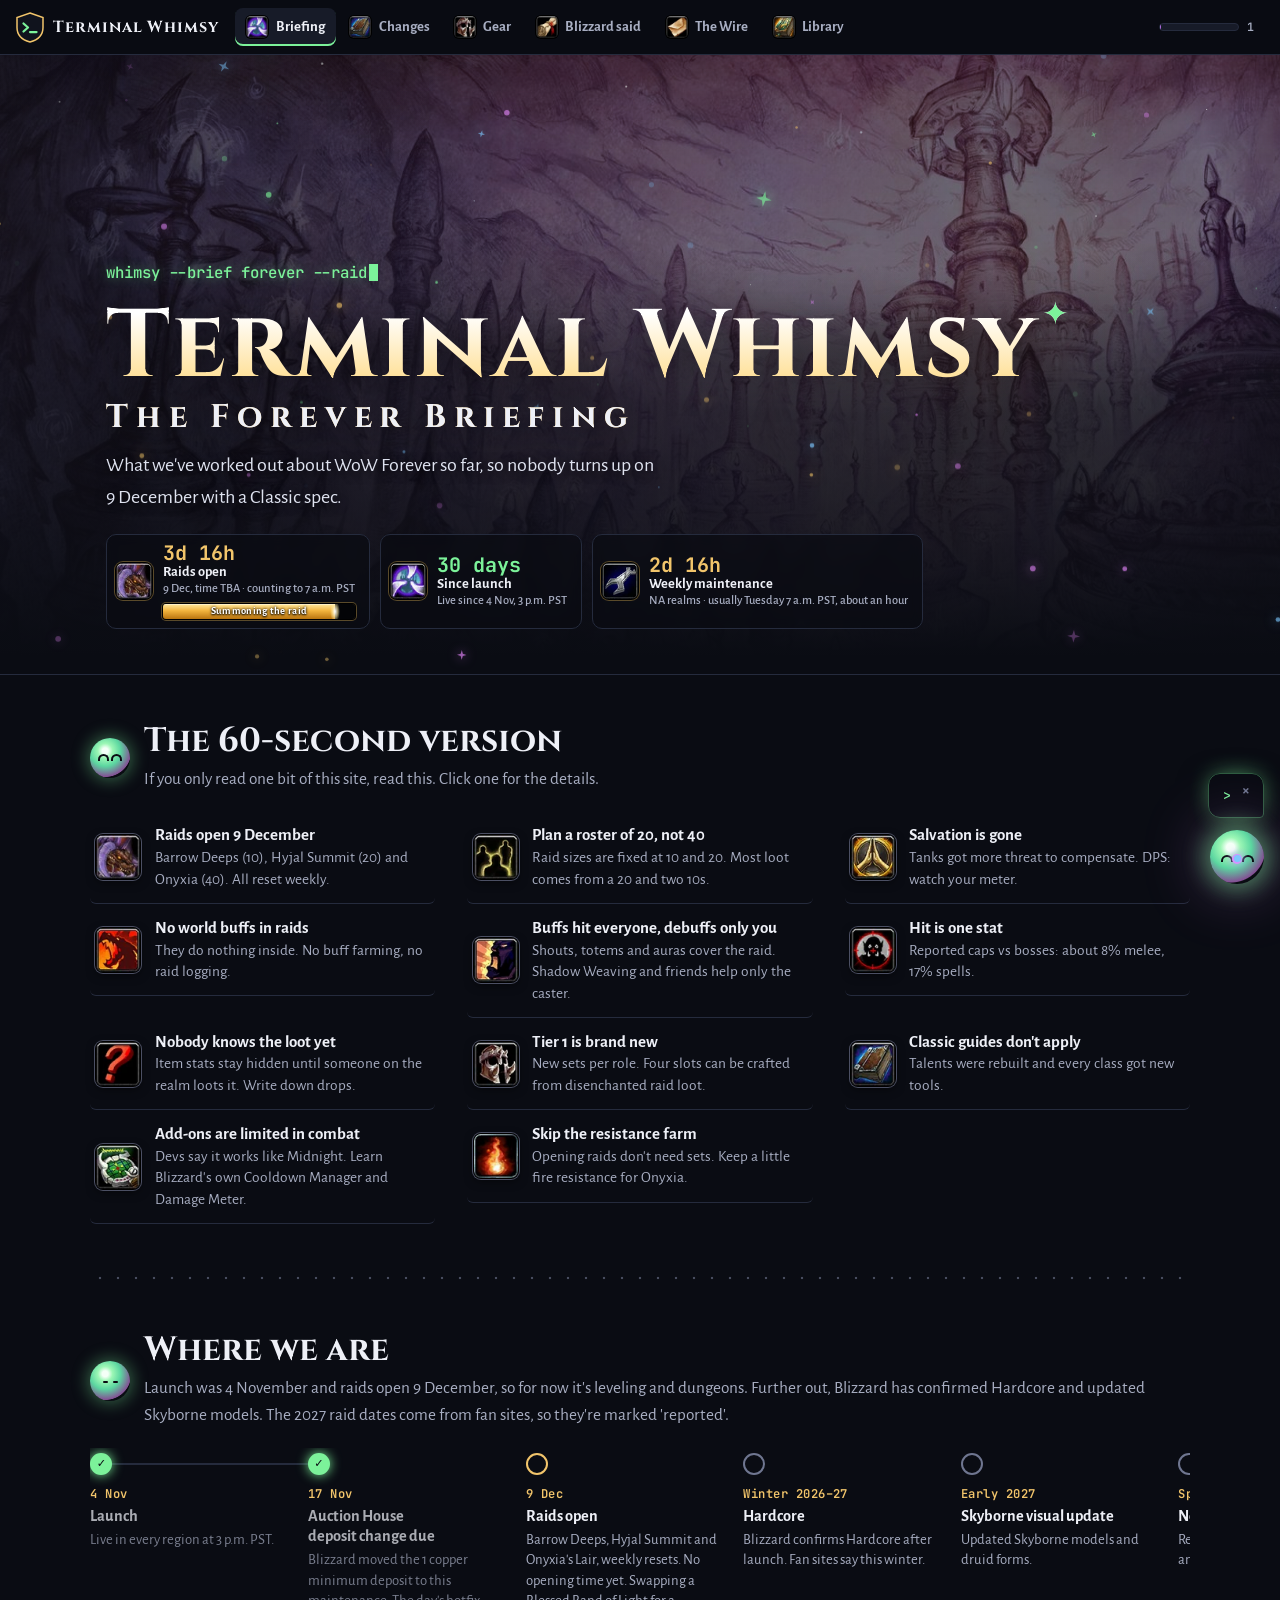
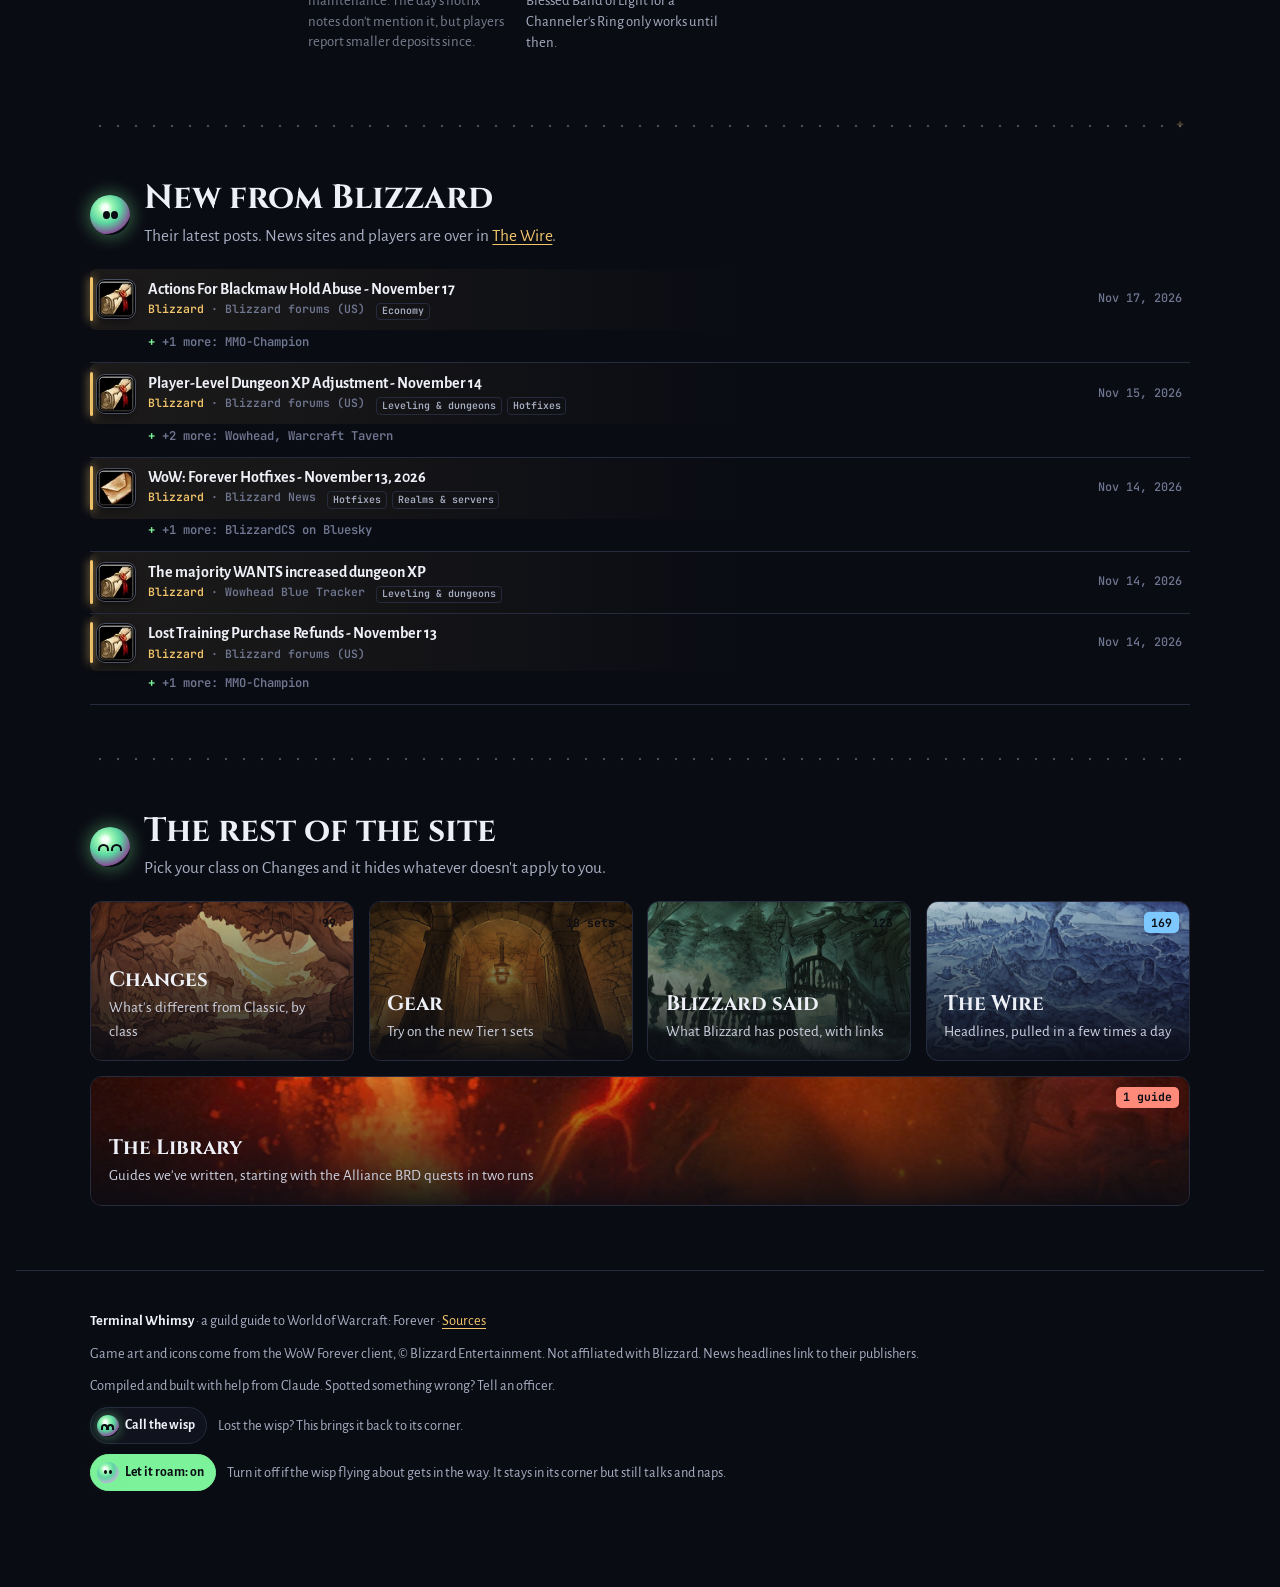
==== commit 82e83f94: "Library: NPCs standing together share one card and one map Co-Authored-By: Claude Opus 5.5 <noreply@" ====
--- a/index.html
+++ b/index.html
@@ -9,7 +9,7 @@
 <link rel="icon" href="data:image/svg+xml,%3Csvg xmlns='http://www.w3.org/2000/svg' viewBox='0 0 64 64'%3E%3Cpath d='M32 3 58 12v20c0 15-11 25-26 29C17 57 6 47 6 32V12z' fill='%2310131d' stroke='%23f2c56b' stroke-width='3'/%3E%3Cpath d='M19 24l9 8-9 8' fill='none' stroke='%237cf29a' stroke-width='4.5' stroke-linecap='round' stroke-linejoin='round'/%3E%3Cpath d='M32 41h13' stroke='%237cf29a' stroke-width='4.5' stroke-linecap='round'/%3E%3C/svg%3E">
 <link rel="preconnect" href="https://fonts.googleapis.com"><link rel="preconnect" href="https://fonts.gstatic.com" crossorigin>
 <link href="https://fonts.googleapis.com/css2?family=Alegreya+Sans:ital,wght@0,400;0,500;0,700;0,800;1,400&family=Cinzel:wght@600;700;800&family=JetBrains+Mono:wght@400;500;600;700;800&display=swap" rel="stylesheet">
-<link rel="stylesheet" href="site.css?v=359dd126">
+<link rel="stylesheet" href="site.css?v=02464845">
 </head>
 <body>
 <!--
@@ -188,7 +188,7 @@
 <script src="app.js?v=cbbe5d6f"></script>
 <script src="whimsy.js?v=51dc8856"></script>
 <script src="world.js?v=f9b6a663"></script>
-<script src="library.js?v=0a0a3b2a"></script>
+<script src="library.js?v=40111801"></script>
 <script src="term-core.js?v=d6c65b7c"></script>
 <script src="term-emacs.js?v=834c5890"></script>
 <script src="term-adv.js?v=9b673aaa"></script>
--- a/site.css
+++ b/site.css
@@ -1053,6 +1053,12 @@
 .wi{display:inline-grid;flex:none}.wi svg{width:19px;height:19px;filter:drop-shadow(0 1px 1px #000)}
 .ww{font-size:.82rem;color:#c9b892}
 .wt{font-size:.94rem;color:#d3d7e4}
+/* NPCs standing together: one card, one map, a row each */
+.whos>.wgrp{flex-basis:100%}
+.wgrp>.wmap{width:150px;height:98px}
+.wrows{display:flex;flex-direction:column;flex:1;min-width:0}
+.wrows>.wb+.wb{margin-top:.45rem;padding-top:.45rem;border-top:1px solid color-mix(in srgb,var(--npc) 14%,var(--rule))}
+.sx .wgrp.off .wb.off{opacity:1;filter:none}
 .wmap{position:relative;flex:none;width:118px;height:77px;padding:0;border-radius:8px;border:2px solid #8a6a2c;background-color:#3a2a16;background-repeat:no-repeat;box-shadow:0 0 0 1px #000,inset 0 0 14px rgba(0,0,0,.45);overflow:hidden;cursor:zoom-in;transition:transform .15s,border-color .2s}
 .wmap:hover{transform:scale(1.04);border-color:var(--gold)}
 .wmap .wz{position:absolute;left:0;right:0;bottom:0;padding:.55rem .35rem .18rem;font:800 .55rem/1 var(--f-mono);letter-spacing:.08em;text-transform:uppercase;text-align:left;color:#f6e7bf;background:linear-gradient(transparent,rgba(0,0,0,.8))}
@@ -1084,13 +1090,15 @@
 .kbmap .mimg .pin{font-size:36px}
 .kbmap .mimg .pin.dot{width:16px;height:16px}
 .kbmap .mtag{position:absolute;transform:translate(-50%,14px);padding:.18rem .45rem;border-radius:4px;background:rgba(0,0,0,.8);color:var(--npc);font:700 .8rem/1.2 var(--f-sans);white-space:nowrap;pointer-events:none}
-.kbmap .mtag.r{transform:translate(-100%,14px)}.kbmap .mtag.l{transform:translate(0,14px)}
+.kbmap .mtag.r{transform:translate(-100%,14px);text-align:right}.kbmap .mtag.l{transform:translate(0,14px)}
 .kbmap .mcap{display:flex;flex-wrap:wrap;align-items:center;gap:.4rem 1rem;padding:.65rem .35rem .2rem;font-size:.98rem}
 .kbmap .mxy{font:600 .78rem/1 var(--f-mono);color:var(--muted)}
 .kbmap .mx{margin-left:auto;padding:.5rem .95rem;font-size:.88rem}
 @media (max-width:620px){
   .ways{grid-template-columns:minmax(0,1fr)}.or{justify-self:center}
-  .who{gap:.6rem}.wmap{width:96px;height:63px}
+  .who{gap:.6rem}.wmap{width:96px;height:63px}.wgrp>.wmap{width:96px;height:63px}
+  /* on a phone the map sits beside the first NPC and the rest get the card's full width */
+  .wgrp{display:flow-root}.wgrp>.wmap{float:left;margin:0 .6rem .4rem 0}.wrows{display:block}
   .islot{grid-template-columns:40px minmax(0,1fr) auto}.islot .ib{width:40px;height:40px}
 }
 @media (prefers-reduced-motion:reduce){.pin,.pin.dot{animation:none}}
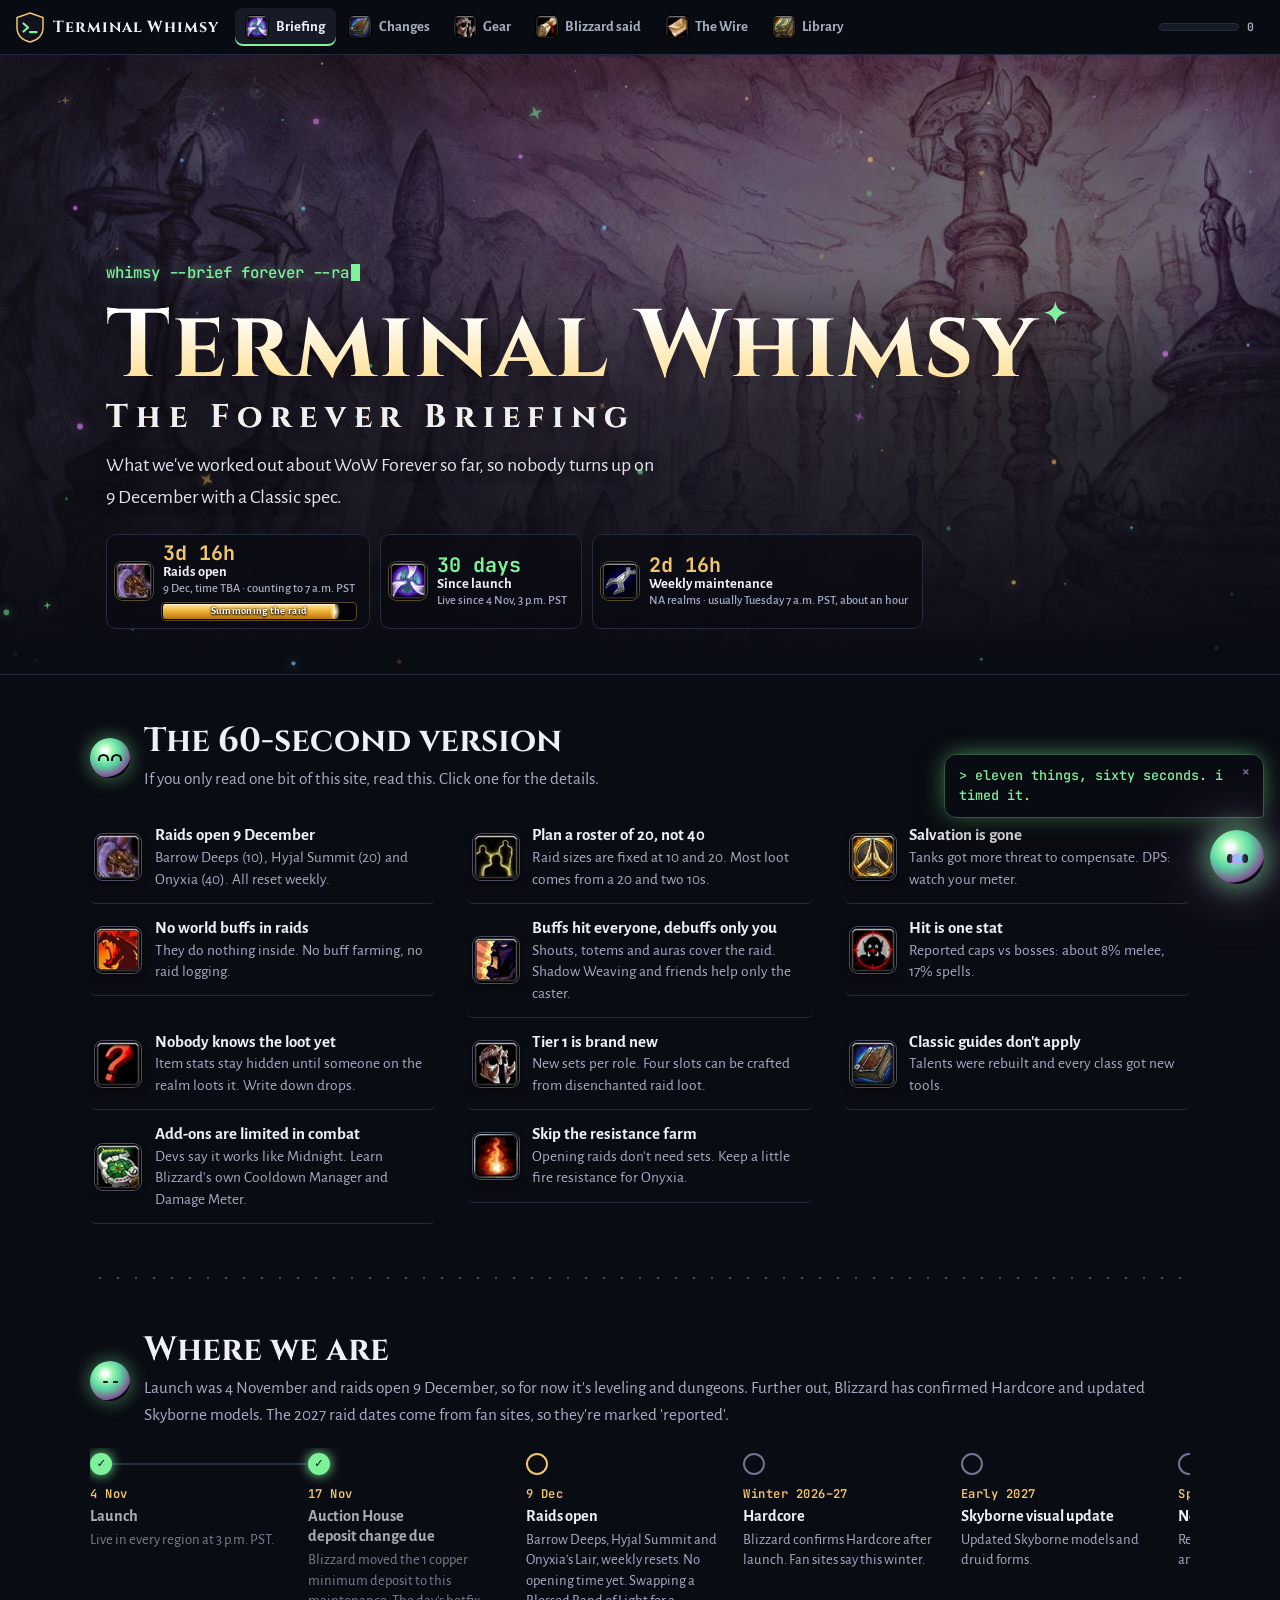
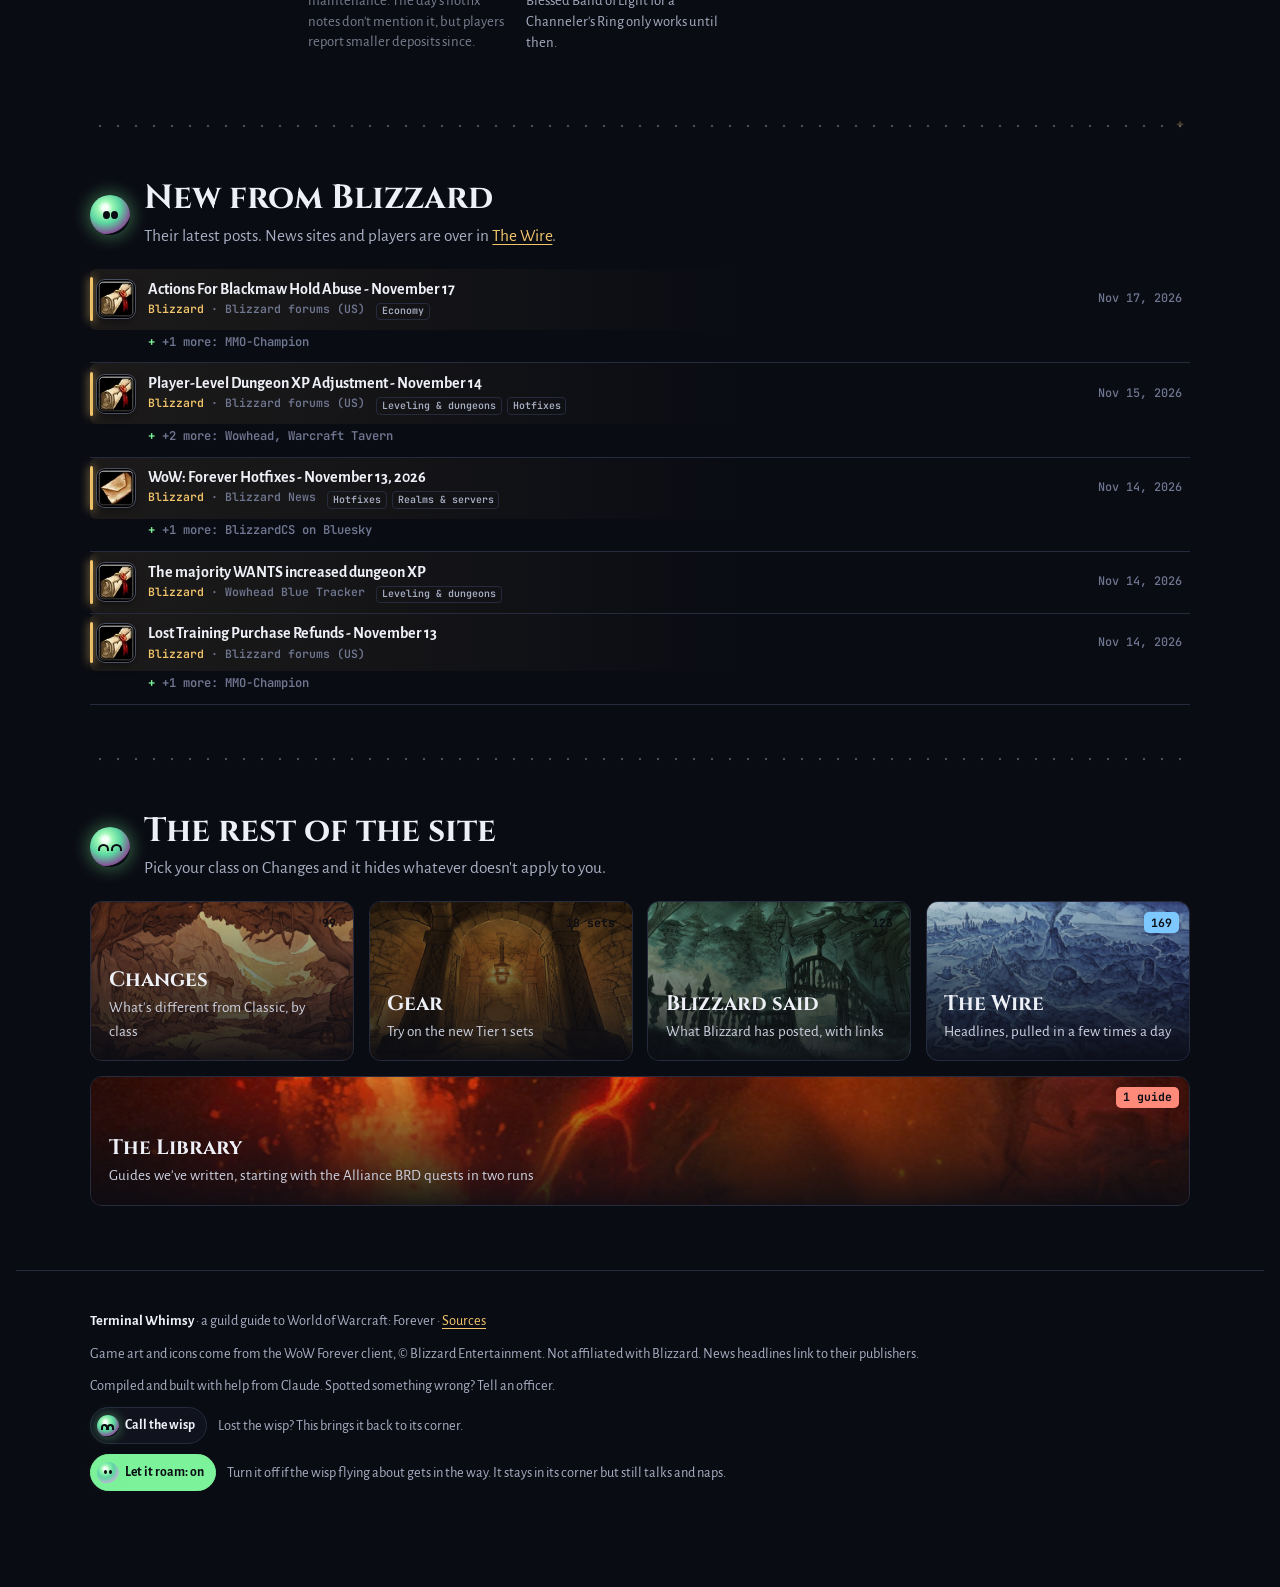
==== commit 00ceec10: "Library: Before you go names the Divine Retribution chain Co-Authored-By: Claude Opus 5.5 <noreply@a" ====
--- a/index.html
+++ b/index.html
@@ -9,7 +9,7 @@
 <link rel="icon" href="data:image/svg+xml,%3Csvg xmlns='http://www.w3.org/2000/svg' viewBox='0 0 64 64'%3E%3Cpath d='M32 3 58 12v20c0 15-11 25-26 29C17 57 6 47 6 32V12z' fill='%2310131d' stroke='%23f2c56b' stroke-width='3'/%3E%3Cpath d='M19 24l9 8-9 8' fill='none' stroke='%237cf29a' stroke-width='4.5' stroke-linecap='round' stroke-linejoin='round'/%3E%3Cpath d='M32 41h13' stroke='%237cf29a' stroke-width='4.5' stroke-linecap='round'/%3E%3C/svg%3E">
 <link rel="preconnect" href="https://fonts.googleapis.com"><link rel="preconnect" href="https://fonts.gstatic.com" crossorigin>
 <link href="https://fonts.googleapis.com/css2?family=Alegreya+Sans:ital,wght@0,400;0,500;0,700;0,800;1,400&family=Cinzel:wght@600;700;800&family=JetBrains+Mono:wght@400;500;600;700;800&display=swap" rel="stylesheet">
-<link rel="stylesheet" href="site.css?v=02464845">
+<link rel="stylesheet" href="site.css?v=59b83038">
 </head>
 <body>
 <!--
@@ -183,12 +183,12 @@
 <script src="config.js?v=e650831c"></script>
 <script src="log.js?v=ab76afca"></script>
 <script src="icons.js?v=58a62146"></script>
-<script src="data.js?v=cb2d0085"></script>
+<script src="data.js?v=209214cb"></script>
 <script src="term-data.js?v=1f7dc9fb"></script>
 <script src="app.js?v=cbbe5d6f"></script>
 <script src="whimsy.js?v=51dc8856"></script>
 <script src="world.js?v=f9b6a663"></script>
-<script src="library.js?v=40111801"></script>
+<script src="library.js?v=91dd6349"></script>
 <script src="term-core.js?v=d6c65b7c"></script>
 <script src="term-emacs.js?v=834c5890"></script>
 <script src="term-adv.js?v=9b673aaa"></script>
--- a/site.css
+++ b/site.css
@@ -1164,6 +1164,7 @@
 .before{align-self:start;padding:.7rem .85rem .8rem;border-radius:10px;background:var(--bg3);border:1px solid var(--rule)}
 .before .lbl{margin-bottom:.4rem;color:var(--gold)}
 .before ul{margin:0;padding-left:1.05rem;display:flex;flex-direction:column;gap:.4rem;font-size:.9rem;color:#d3d7e4}
+.before li.off{opacity:.3;filter:grayscale(1)}
 /* quest and chain cards on hover: name and level, then what you get */
 #tip .kqt{min-width:250px;max-width:350px}
 .kqh{display:flex;justify-content:space-between;align-items:baseline;gap:1rem}
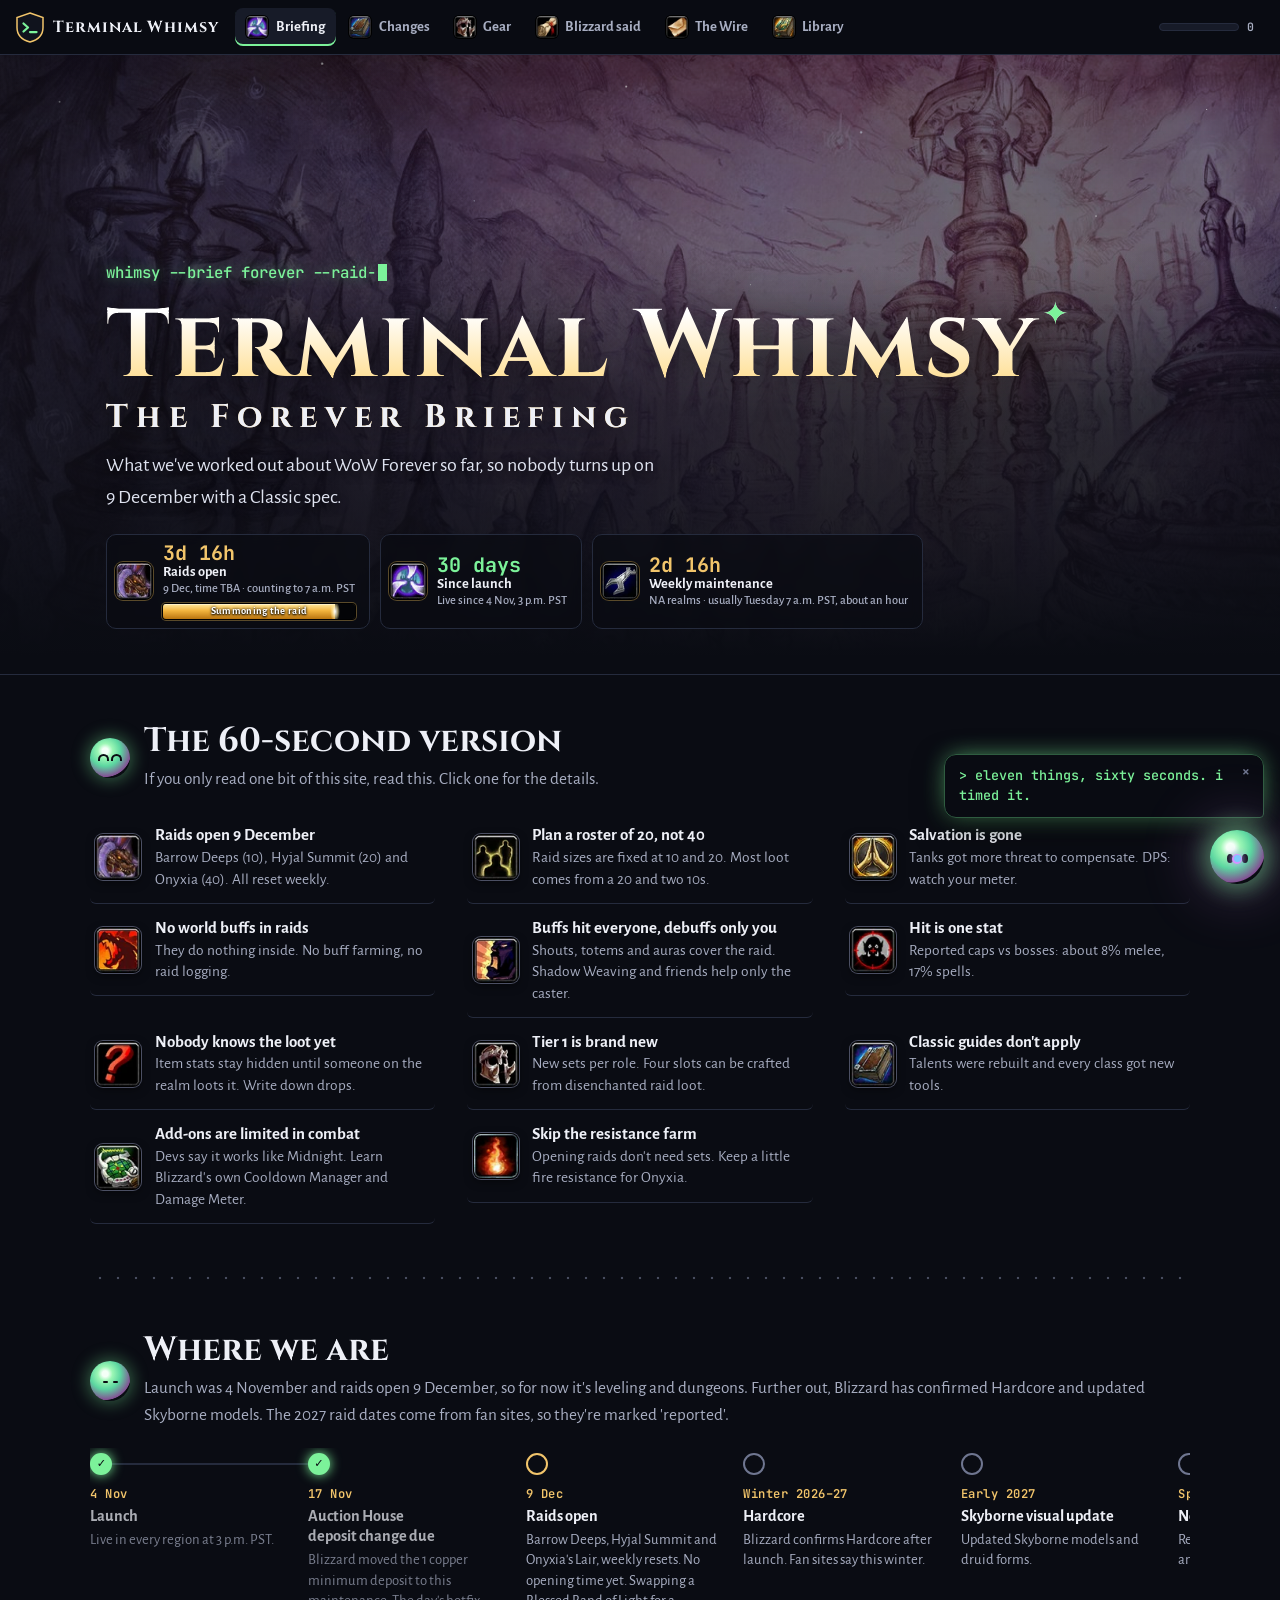
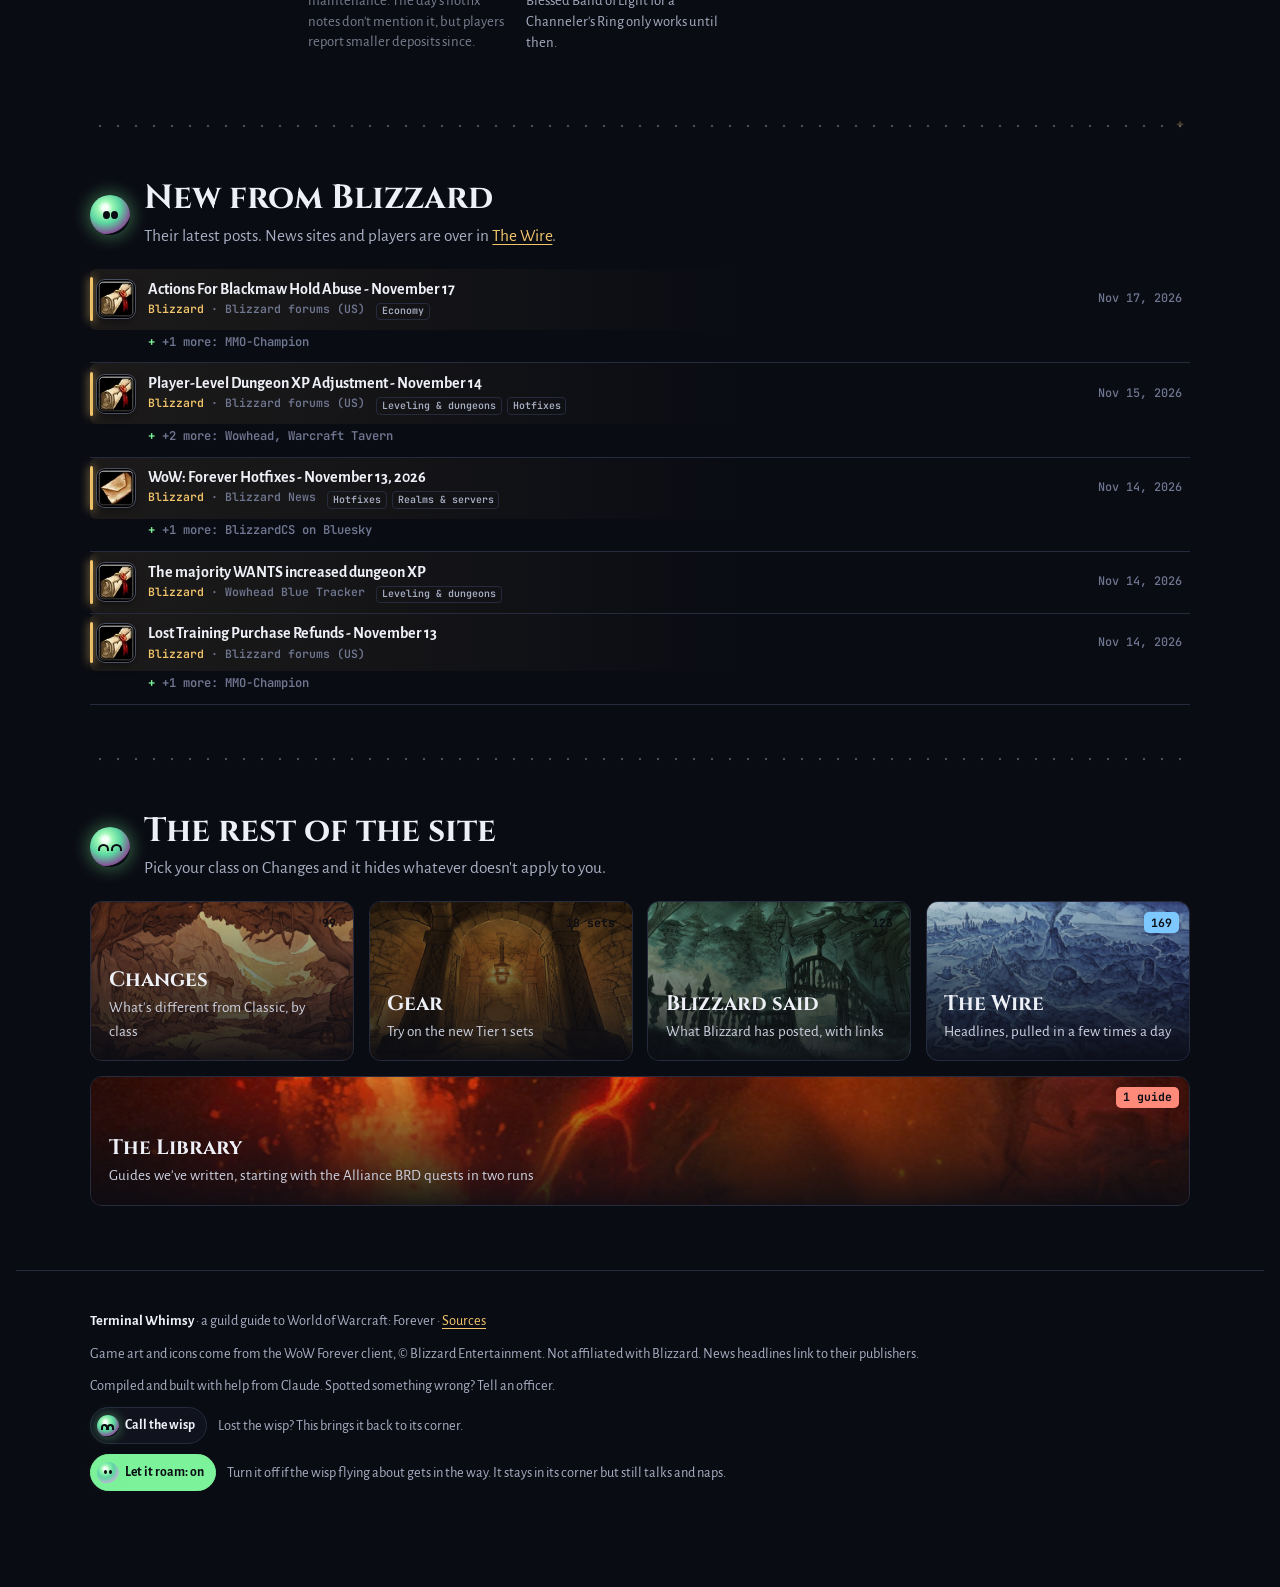
==== commit 337a5aa1: "Library: Pyron moves into Run 1, and a find-a-group note before the runs Saved ticks follow the renu" ====
--- a/index.html
+++ b/index.html
@@ -9,7 +9,7 @@
 <link rel="icon" href="data:image/svg+xml,%3Csvg xmlns='http://www.w3.org/2000/svg' viewBox='0 0 64 64'%3E%3Cpath d='M32 3 58 12v20c0 15-11 25-26 29C17 57 6 47 6 32V12z' fill='%2310131d' stroke='%23f2c56b' stroke-width='3'/%3E%3Cpath d='M19 24l9 8-9 8' fill='none' stroke='%237cf29a' stroke-width='4.5' stroke-linecap='round' stroke-linejoin='round'/%3E%3Cpath d='M32 41h13' stroke='%237cf29a' stroke-width='4.5' stroke-linecap='round'/%3E%3C/svg%3E">
 <link rel="preconnect" href="https://fonts.googleapis.com"><link rel="preconnect" href="https://fonts.gstatic.com" crossorigin>
 <link href="https://fonts.googleapis.com/css2?family=Alegreya+Sans:ital,wght@0,400;0,500;0,700;0,800;1,400&family=Cinzel:wght@600;700;800&family=JetBrains+Mono:wght@400;500;600;700;800&display=swap" rel="stylesheet">
-<link rel="stylesheet" href="site.css?v=59b83038">
+<link rel="stylesheet" href="site.css?v=ed8a6348">
 </head>
 <body>
 <!--
@@ -183,12 +183,12 @@
 <script src="config.js?v=e650831c"></script>
 <script src="log.js?v=ab76afca"></script>
 <script src="icons.js?v=58a62146"></script>
-<script src="data.js?v=209214cb"></script>
+<script src="data.js?v=288a76fe"></script>
 <script src="term-data.js?v=1f7dc9fb"></script>
 <script src="app.js?v=cbbe5d6f"></script>
 <script src="whimsy.js?v=51dc8856"></script>
 <script src="world.js?v=f9b6a663"></script>
-<script src="library.js?v=91dd6349"></script>
+<script src="library.js?v=f7fefad8"></script>
 <script src="term-core.js?v=d6c65b7c"></script>
 <script src="term-emacs.js?v=834c5890"></script>
 <script src="term-adv.js?v=9b673aaa"></script>
--- a/site.css
+++ b/site.css
@@ -924,6 +924,12 @@
 .seal{flex:none;display:grid;place-items:center;width:42px;height:42px;border-radius:47% 53% 50% 50%/52% 48% 52% 48%;background:radial-gradient(circle at 35% 30%,#e4614f,#a3241a 58%,#6e130c);box-shadow:inset 0 -3px 6px rgba(0,0,0,.45),inset 0 2px 3px rgba(255,255,255,.2),0 2px 6px rgba(0,0,0,.6),0 0 0 3px rgba(163,36,26,.35);color:#ffd9c9;font:800 1.15rem/1 var(--f-display);text-shadow:0 1px 0 rgba(0,0,0,.5)}
 .seal.sm{width:26px;height:26px;font-size:.78rem;box-shadow:inset 0 -2px 4px rgba(0,0,0,.45),0 1px 3px rgba(0,0,0,.6)}
 .kbpages{display:flex;flex-direction:column;gap:1.3rem;min-width:0}
+/* a call to find a group, pinned between two parts like a notice on the inn board */
+.kblfg{display:flex;gap:.9rem;align-items:flex-start;padding:.9rem 1.05rem;border-radius:var(--r);border:1px dashed color-mix(in srgb,var(--gold) 55%,var(--rule));background:linear-gradient(90deg,rgba(255,210,63,.1),rgba(255,210,63,.02) 65%,transparent),var(--bg2)}
+.kblfg img{flex:none;width:46px;height:46px;border-radius:8px;box-shadow:0 0 0 1px #000,0 0 0 2px #8a6a2c}
+.kblfg div{display:flex;flex-direction:column;gap:.3rem;min-width:0}
+.kblfg b{font:700 1.08rem/1.25 var(--f-display);color:var(--gold2);text-wrap:balance}
+.kblfg p{max-width:72ch;font-size:.95rem;color:#d3d7e4}
 .page{position:relative;border:1px solid var(--rule);border-radius:var(--r);background:linear-gradient(180deg,var(--bg2),color-mix(in srgb,var(--bg2) 82%,#2a140a));scroll-margin-top:calc(env(safe-area-inset-top,0px) + 76px);overflow:hidden}
 .ph{display:flex;flex-wrap:wrap;align-items:center;gap:.6rem .9rem;padding:.9rem 1.1rem;border-bottom:1px solid var(--rule);background:linear-gradient(90deg,rgba(242,197,107,.08),transparent 70%)}
 .ph .pt{flex:1 1 200px;min-width:0}
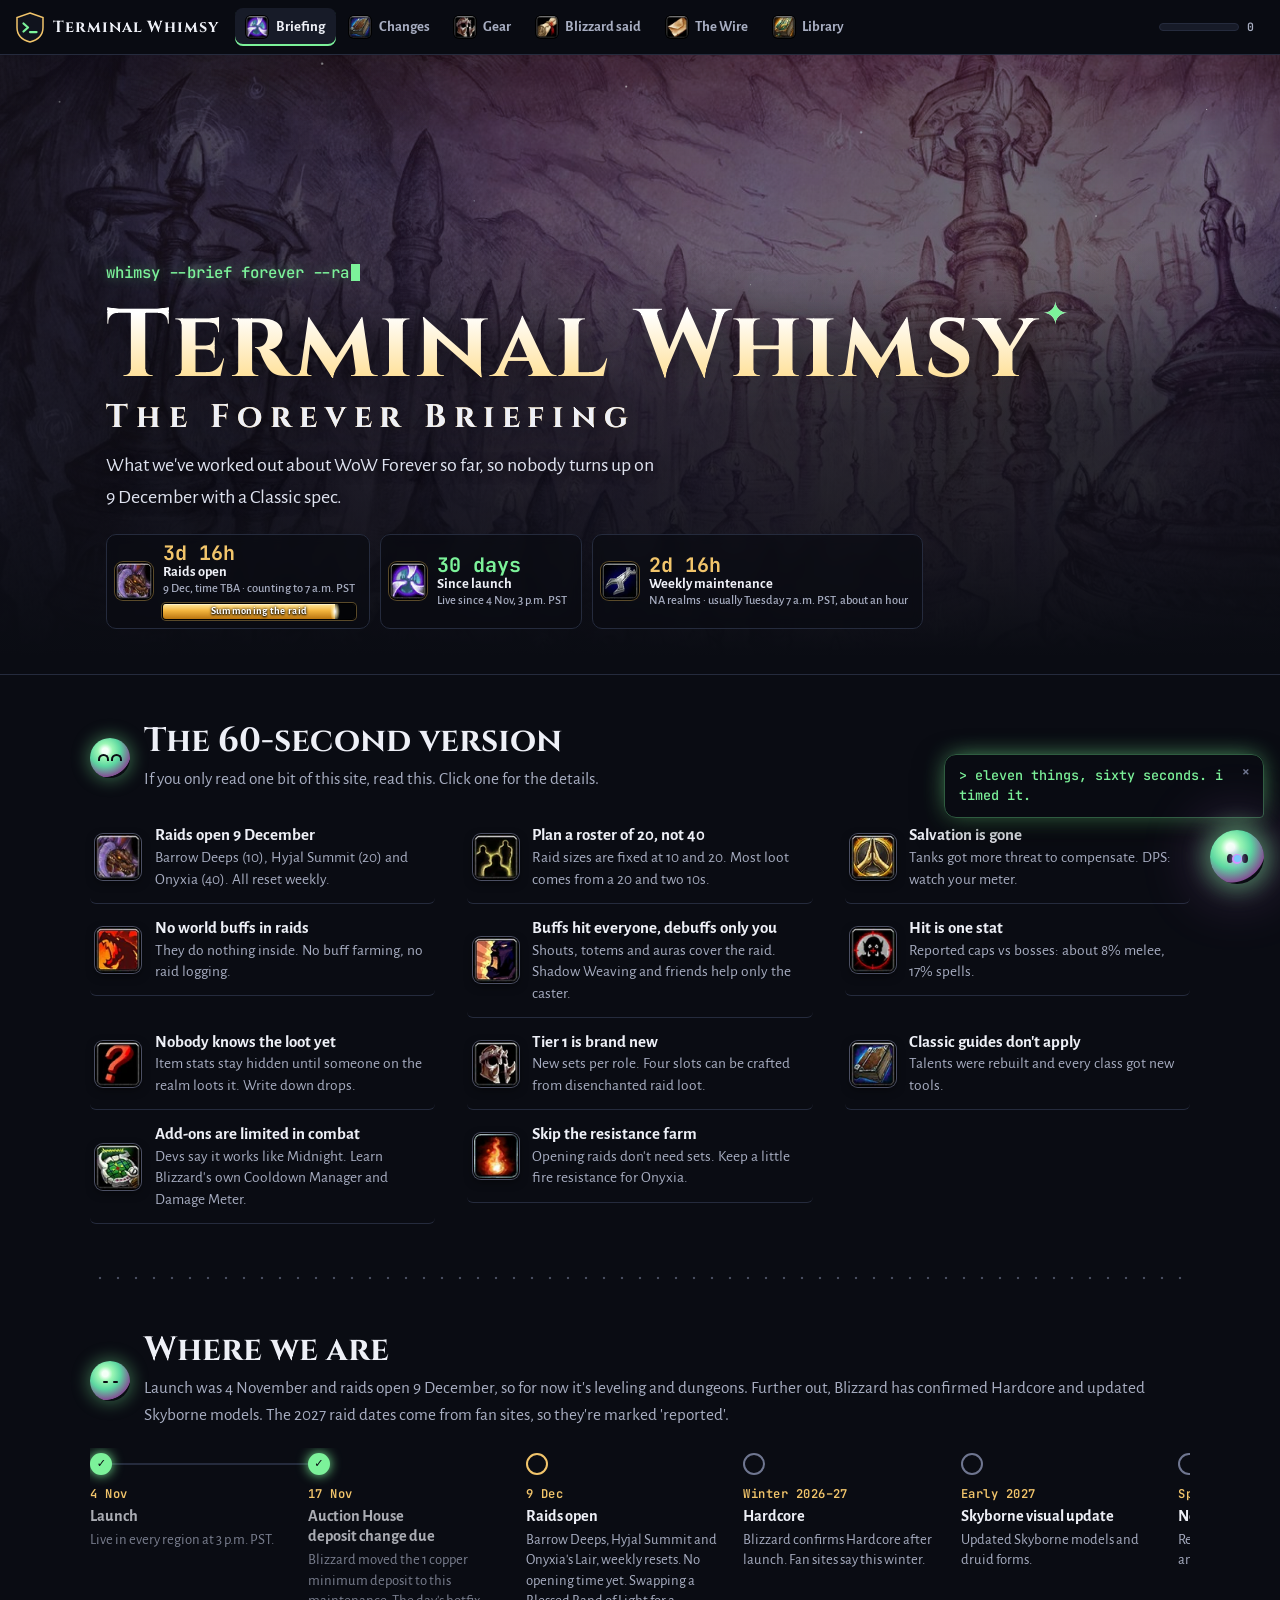
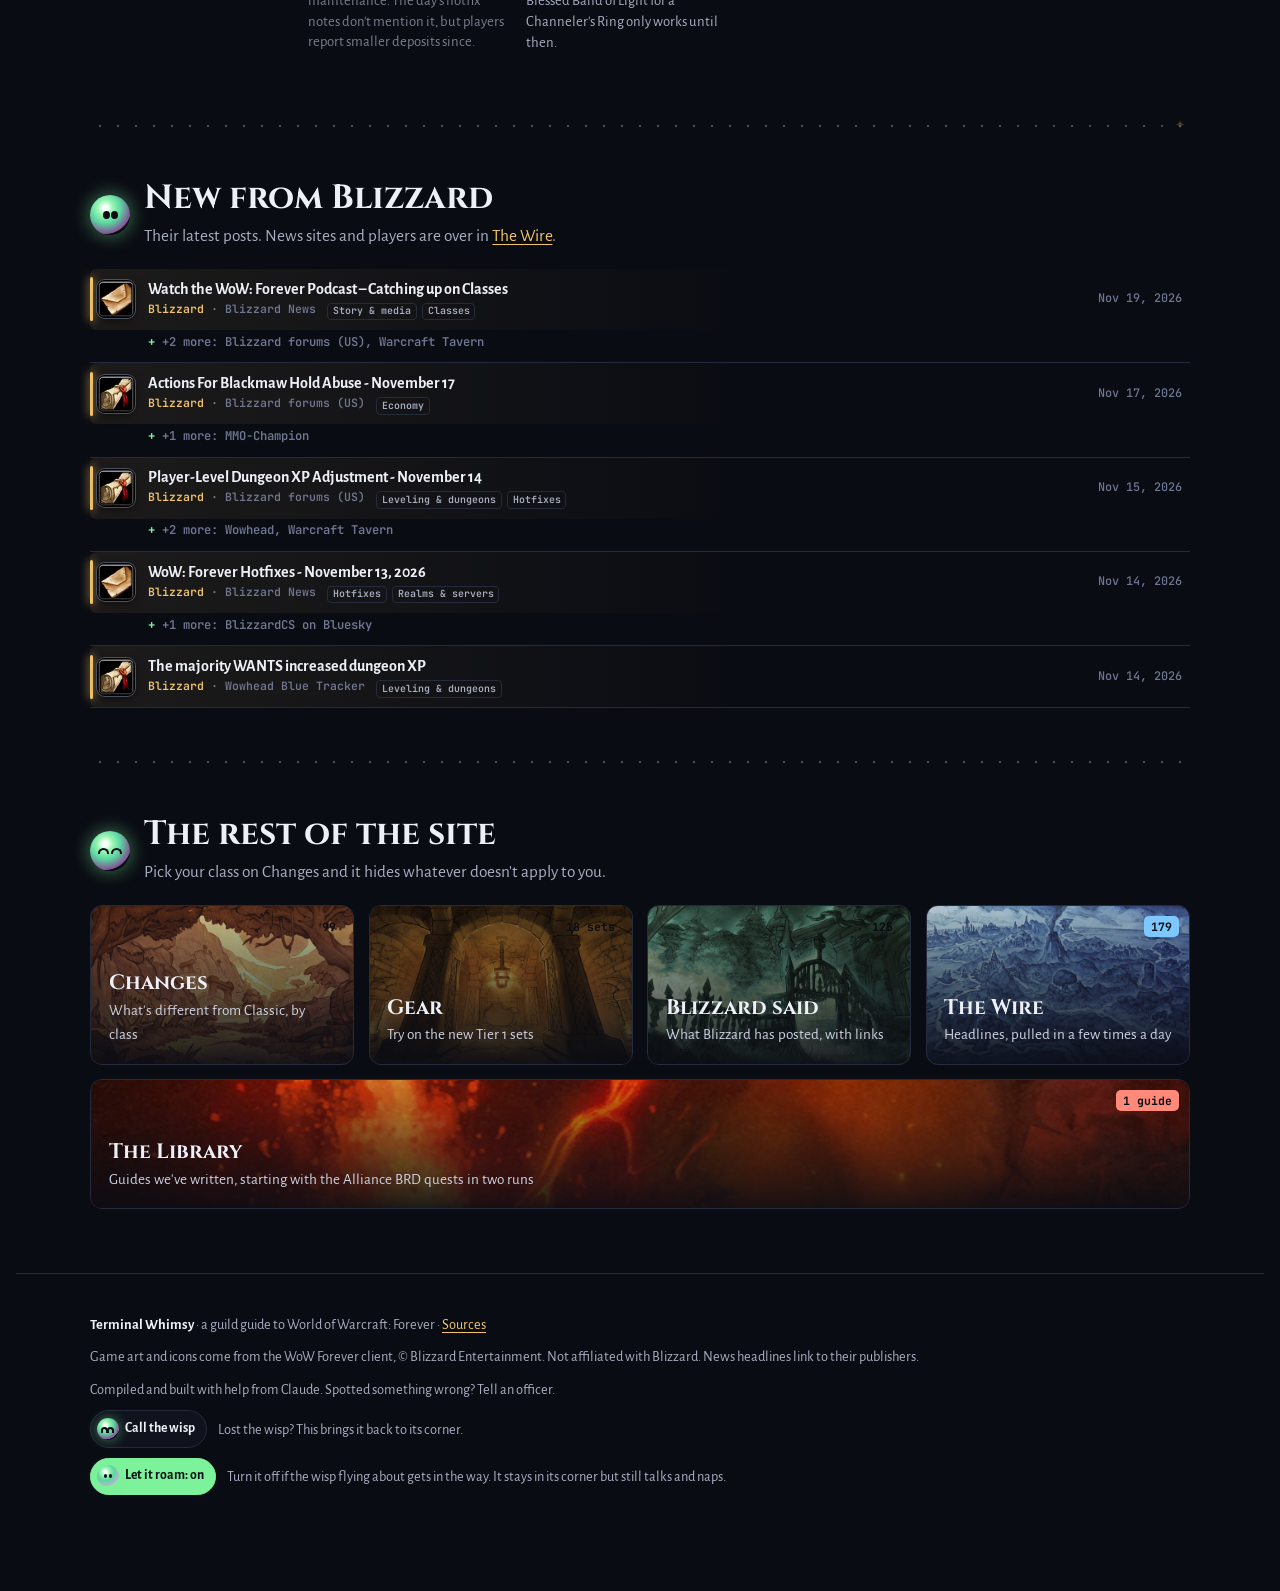
==== commit 648279cb: "Library: BRD is one run in two trips, not two runs Co-Authored-By: Claude Opus 5.5 <noreply@anthropi" ====
--- a/index.html
+++ b/index.html
@@ -183,12 +183,12 @@
 <script src="config.js?v=e650831c"></script>
 <script src="log.js?v=ab76afca"></script>
 <script src="icons.js?v=58a62146"></script>
-<script src="data.js?v=288a76fe"></script>
+<script src="data.js?v=31b545f3"></script>
 <script src="term-data.js?v=1f7dc9fb"></script>
 <script src="app.js?v=cbbe5d6f"></script>
 <script src="whimsy.js?v=51dc8856"></script>
 <script src="world.js?v=f9b6a663"></script>
-<script src="library.js?v=f7fefad8"></script>
+<script src="library.js?v=d3b4a747"></script>
 <script src="term-core.js?v=d6c65b7c"></script>
 <script src="term-emacs.js?v=834c5890"></script>
 <script src="term-adv.js?v=9b673aaa"></script>
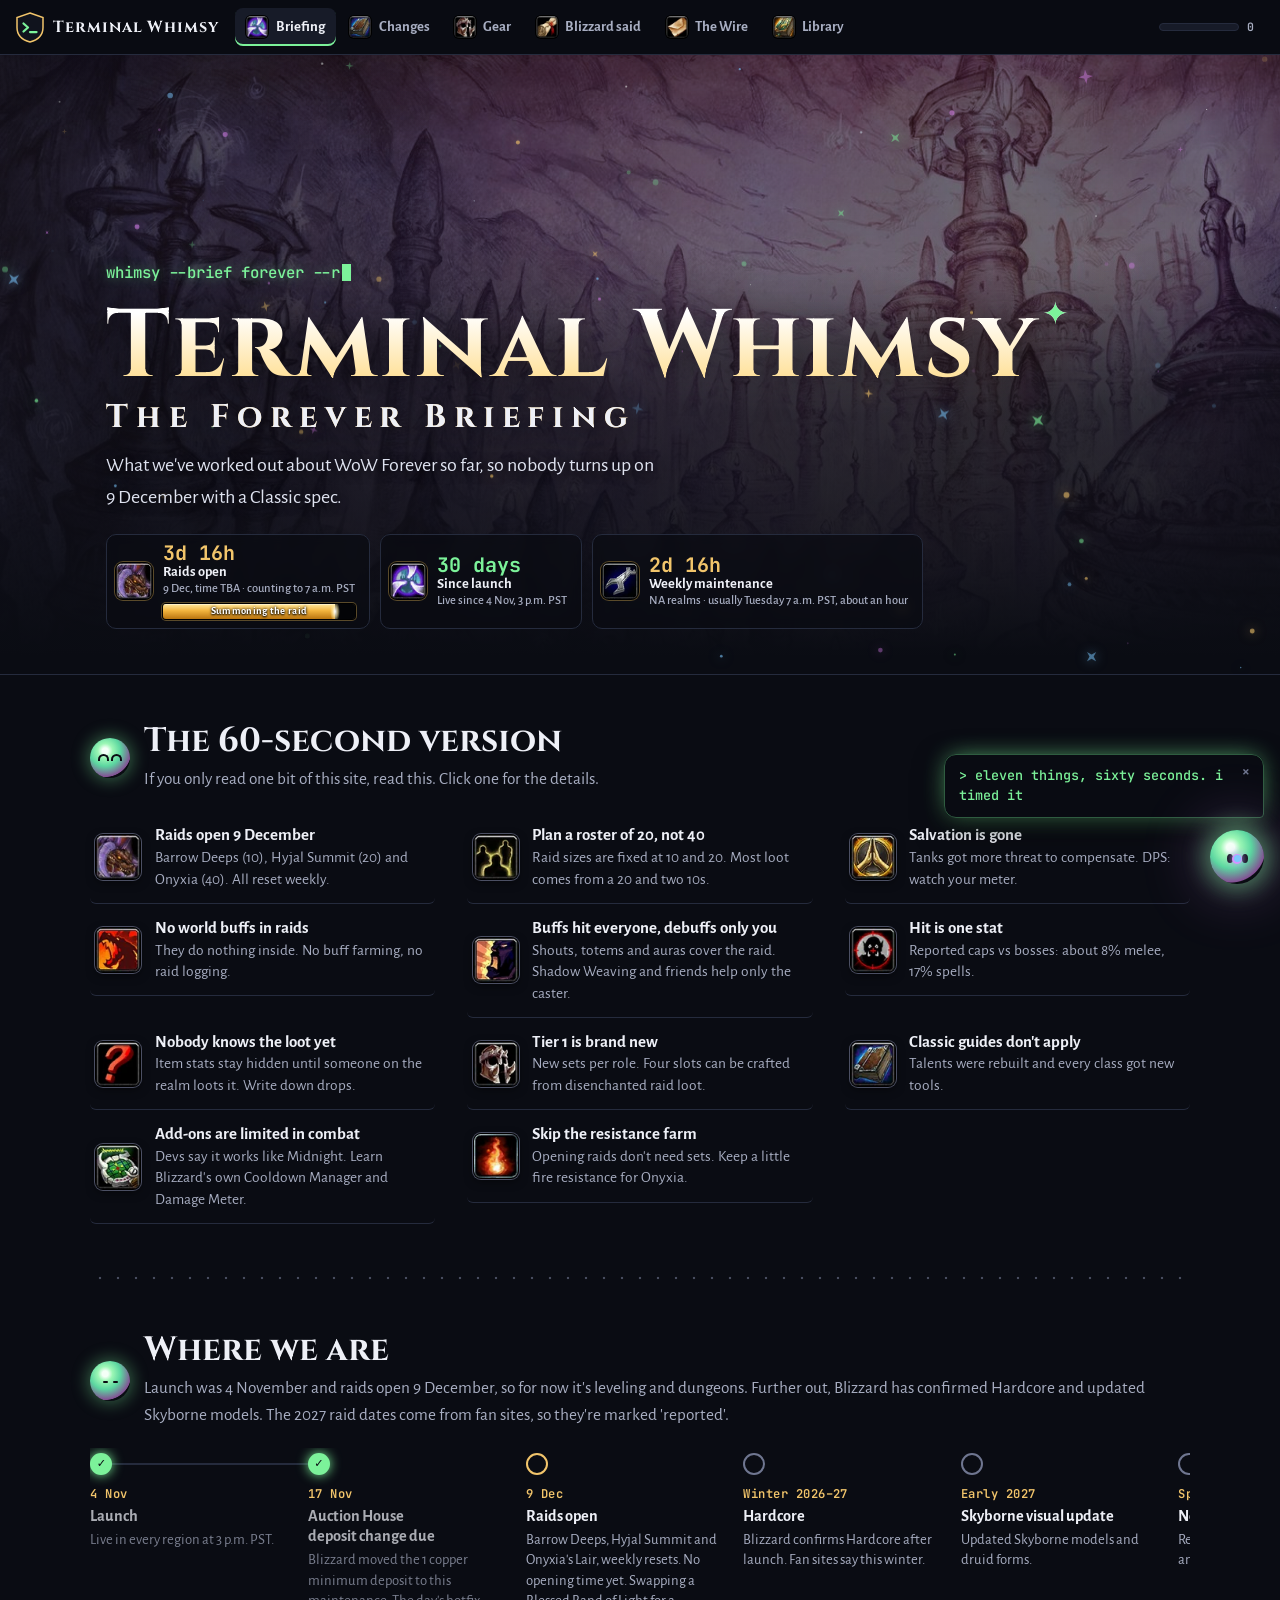
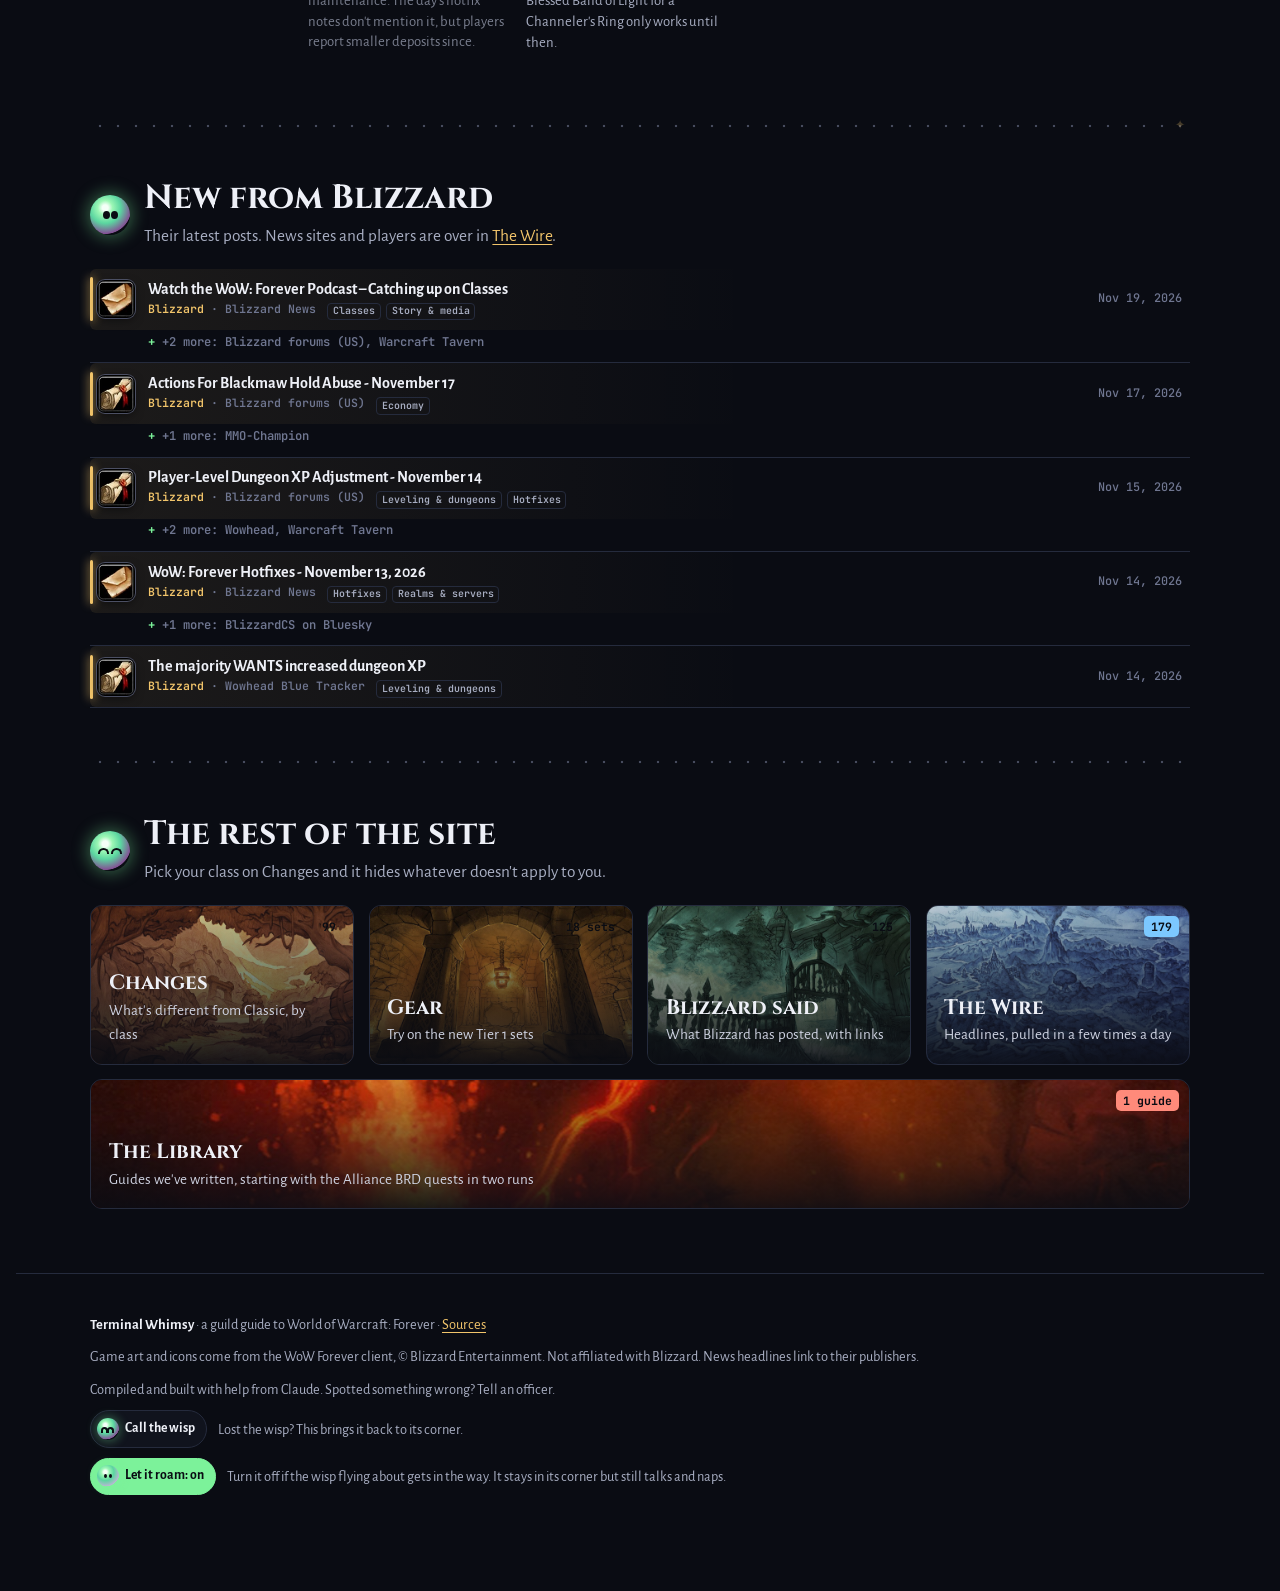
==== commit 99def5b5: "Library: BRD dungeon map, with map buttons on the steps inside Co-Authored-By: Claude Opus 5.5 <nore" ====
--- a/index.html
+++ b/index.html
@@ -9,7 +9,7 @@
 <link rel="icon" href="data:image/svg+xml,%3Csvg xmlns='http://www.w3.org/2000/svg' viewBox='0 0 64 64'%3E%3Cpath d='M32 3 58 12v20c0 15-11 25-26 29C17 57 6 47 6 32V12z' fill='%2310131d' stroke='%23f2c56b' stroke-width='3'/%3E%3Cpath d='M19 24l9 8-9 8' fill='none' stroke='%237cf29a' stroke-width='4.5' stroke-linecap='round' stroke-linejoin='round'/%3E%3Cpath d='M32 41h13' stroke='%237cf29a' stroke-width='4.5' stroke-linecap='round'/%3E%3C/svg%3E">
 <link rel="preconnect" href="https://fonts.googleapis.com"><link rel="preconnect" href="https://fonts.gstatic.com" crossorigin>
 <link href="https://fonts.googleapis.com/css2?family=Alegreya+Sans:ital,wght@0,400;0,500;0,700;0,800;1,400&family=Cinzel:wght@600;700;800&family=JetBrains+Mono:wght@400;500;600;700;800&display=swap" rel="stylesheet">
-<link rel="stylesheet" href="site.css?v=ed8a6348">
+<link rel="stylesheet" href="site.css?v=3045db66">
 </head>
 <body>
 <!--
@@ -183,12 +183,12 @@
 <script src="config.js?v=e650831c"></script>
 <script src="log.js?v=ab76afca"></script>
 <script src="icons.js?v=58a62146"></script>
-<script src="data.js?v=31b545f3"></script>
+<script src="data.js?v=7239d387"></script>
 <script src="term-data.js?v=1f7dc9fb"></script>
 <script src="app.js?v=cbbe5d6f"></script>
 <script src="whimsy.js?v=51dc8856"></script>
 <script src="world.js?v=f9b6a663"></script>
-<script src="library.js?v=d3b4a747"></script>
+<script src="library.js?v=7c79c1ef"></script>
 <script src="term-core.js?v=d6c65b7c"></script>
 <script src="term-emacs.js?v=834c5890"></script>
 <script src="term-adv.js?v=9b673aaa"></script>
--- a/site.css
+++ b/site.css
@@ -1100,6 +1100,19 @@
 .kbmap .mcap{display:flex;flex-wrap:wrap;align-items:center;gap:.4rem 1rem;padding:.65rem .35rem .2rem;font-size:.98rem}
 .kbmap .mxy{font:600 .78rem/1 var(--f-mono);color:var(--muted)}
 .kbmap .mx{margin-left:auto;padding:.5rem .95rem;font-size:.88rem}
+/* the dungeon map: in the first part inside, and bigger with the step's numbers ringed */
+.dmap{margin:0 0 .9rem}
+.dmapb{display:block;width:100%;padding:0;border:2px solid #8a6a2c;border-radius:10px;background:#120c08;box-shadow:0 0 0 1px #000,0 8px 22px rgba(0,0,0,.45);overflow:hidden;cursor:zoom-in;transition:border-color .2s}
+.dmapb:hover{border-color:var(--gold)}
+.dmapb img{display:block;width:100%;height:auto}
+.dmap figcaption{margin-top:.4rem;font-size:.84rem;color:var(--muted)}
+.kbmap .mbox.dm{width:min(824px,100%)}
+.kbmap .dm .mimg{overflow-x:auto;border-radius:6px}
+.kbmap .dmw{position:relative;min-width:640px}
+.dring{position:absolute;width:38px;height:38px;border-radius:50%;border:3px solid #ffd200;box-shadow:0 0 0 2px #2b1b00,0 0 14px 4px rgba(255,200,0,.75);transform:translate(-50%,-50%);animation:dringp 1.4s ease-in-out infinite;pointer-events:none}
+@keyframes dringp{50%{box-shadow:0 0 0 2px #2b1b00,0 0 22px 8px rgba(255,200,0,.95);transform:translate(-50%,-50%) scale(1.12)}}
+.kbmap .dnum{display:inline-grid;place-items:center;min-width:1.5rem;height:1.5rem;padding:0 .3rem;border-radius:99px;border:2px solid #ffd200;color:#fff;font:800 .78rem/1 var(--f-mono)}
+@media (prefers-reduced-motion:reduce){.dring{animation:none}}
 @media (max-width:620px){
   .ways{grid-template-columns:minmax(0,1fr)}.or{justify-self:center}
   .who{gap:.6rem}.wmap{width:96px;height:63px}.wgrp>.wmap{width:96px;height:63px}
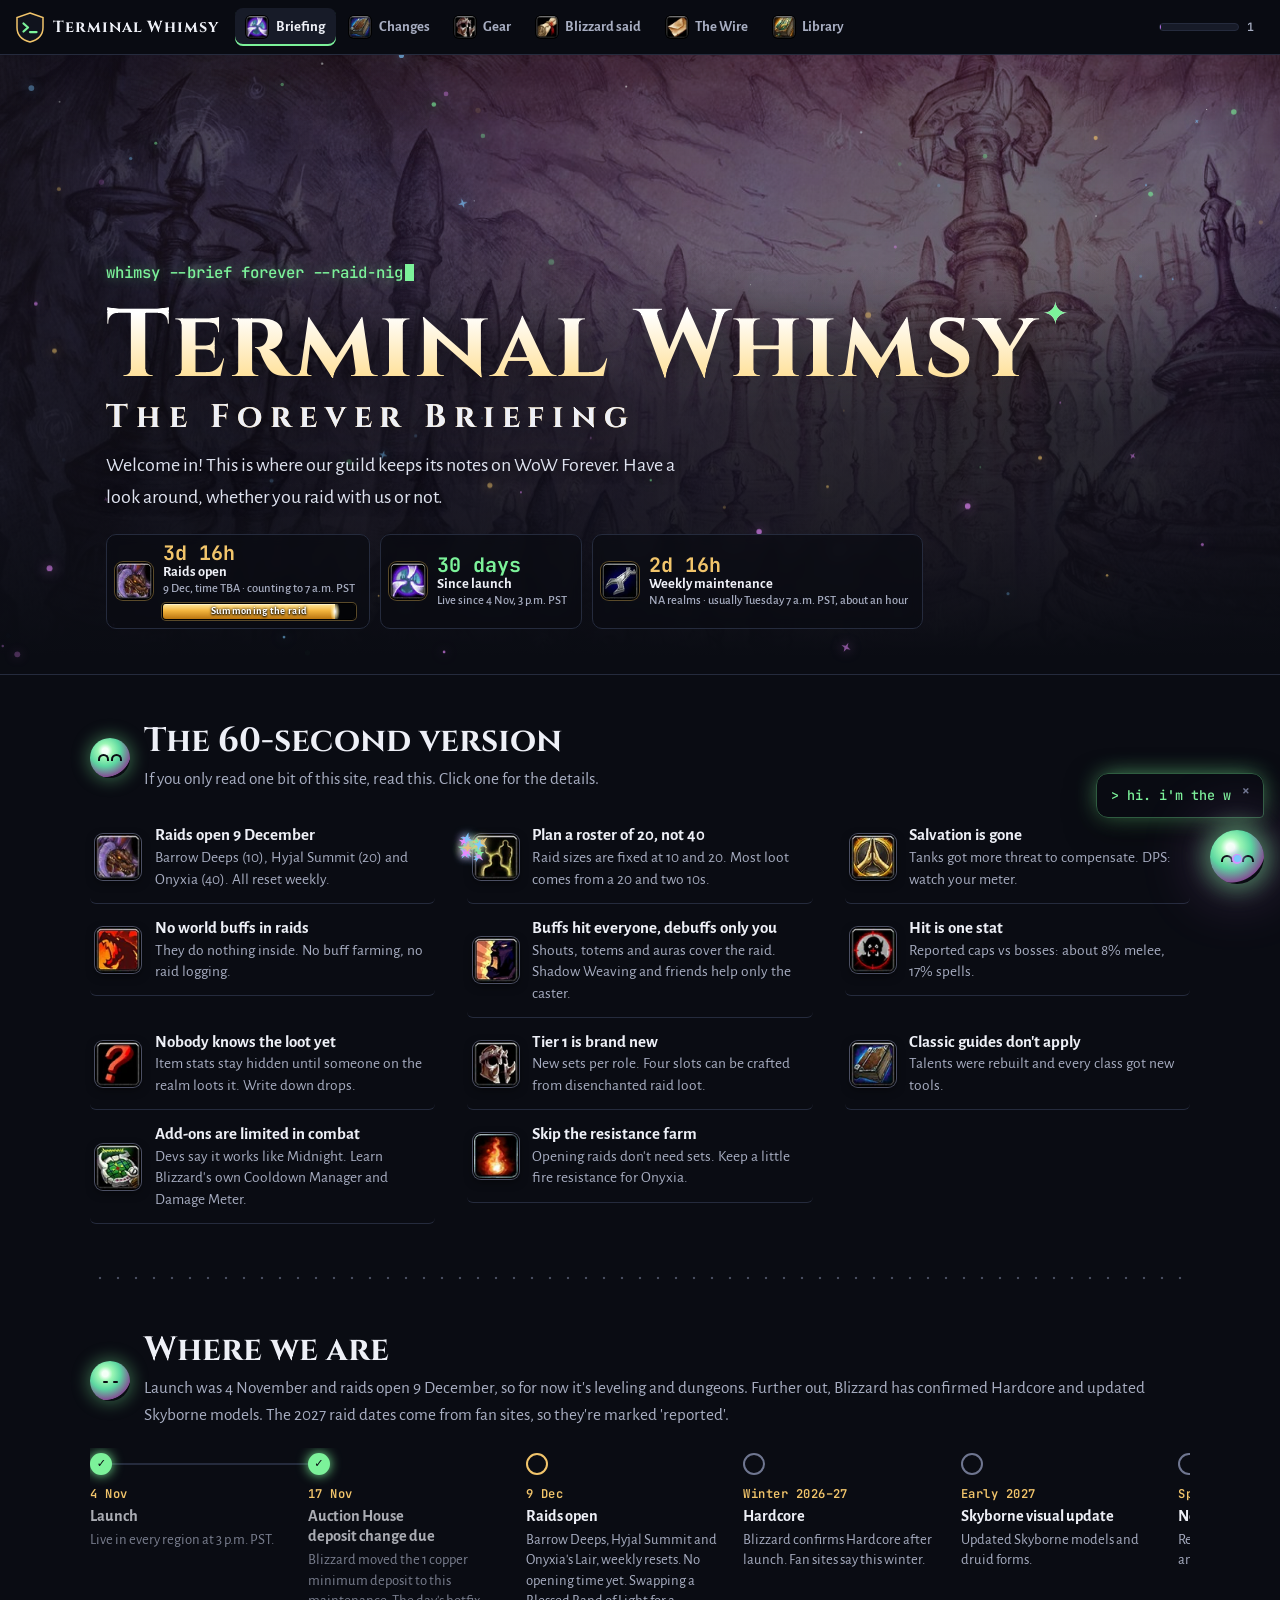
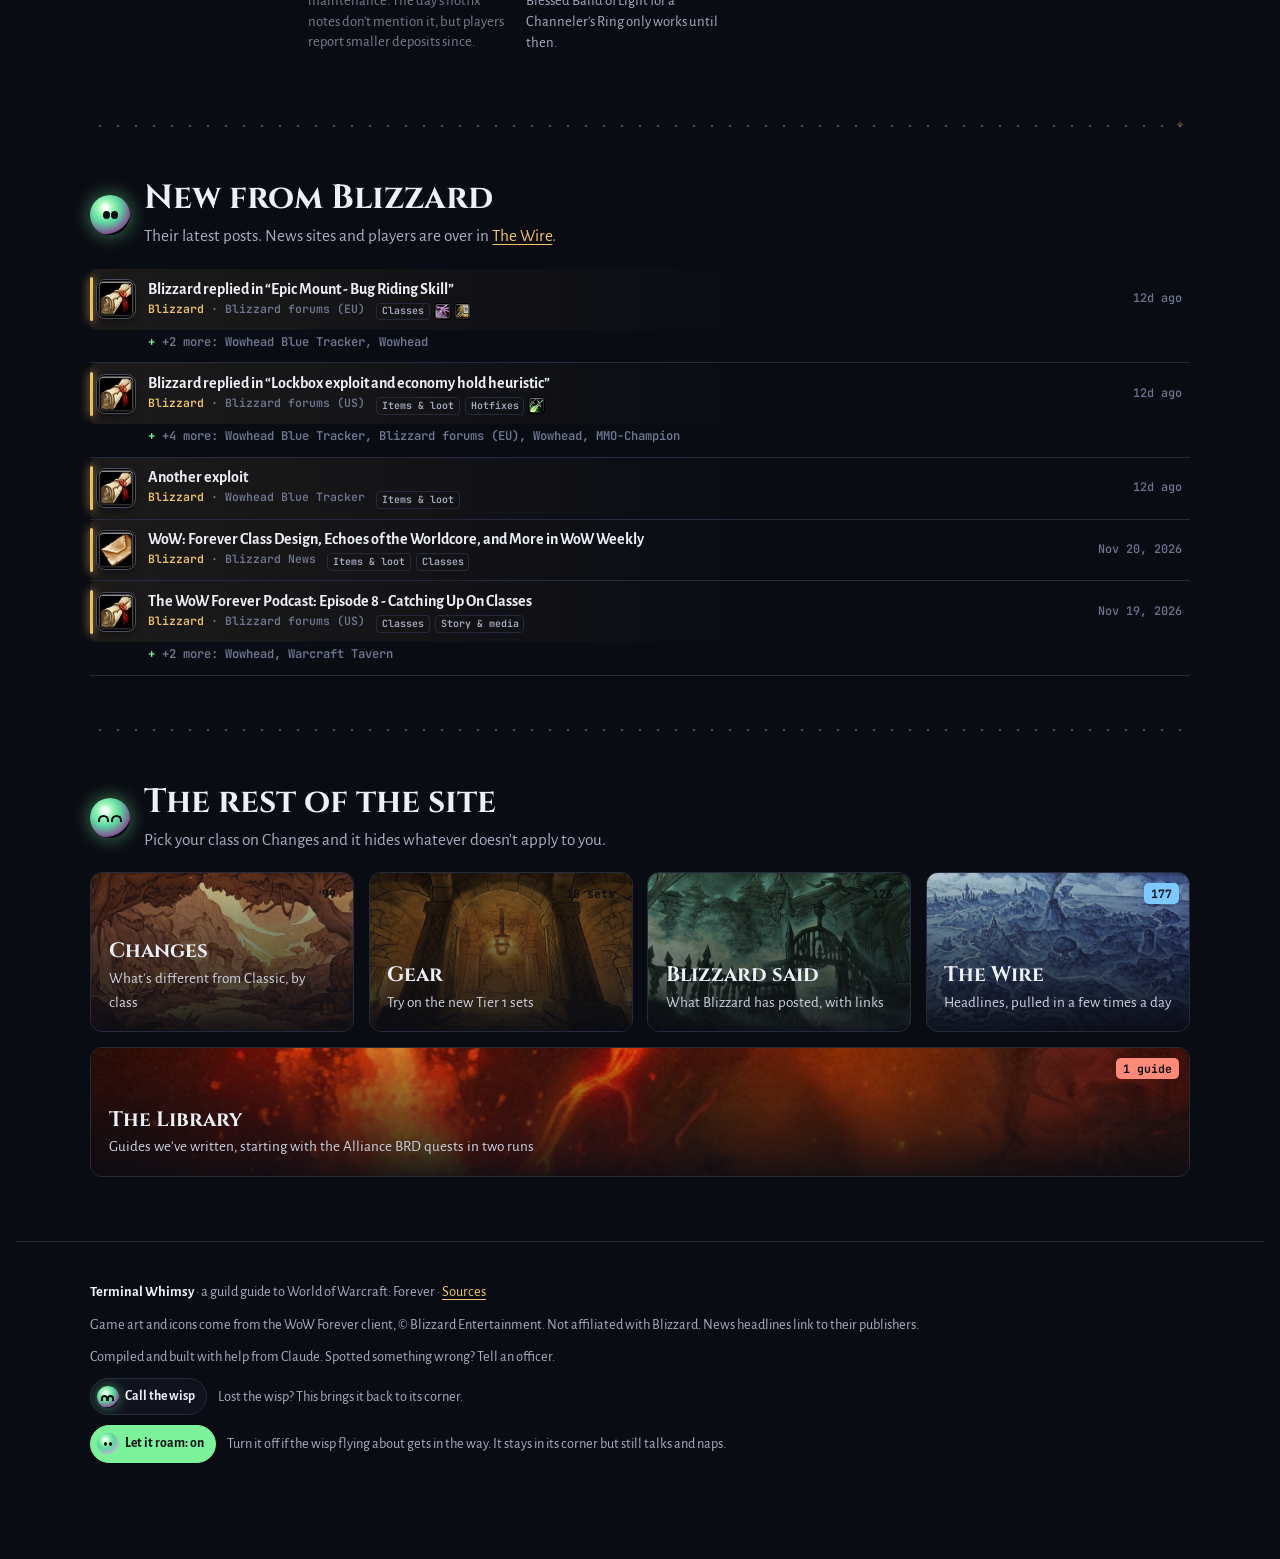
==== commit 93a5dbea: "Hero: welcome people in and say what the site is Co-Authored-By: Claude Opus 5.5 <noreply@anthropic." ====
--- a/index.html
+++ b/index.html
@@ -40,7 +40,7 @@
     <div class="hero-in">
       <p class="term" aria-hidden="true"><span class="txt"></span><span class="cur"></span></p>
       <h1>Terminal Whimsy<span class="spark" aria-hidden="true">✦</span><small>The Forever Briefing</small></h1>
-      <p class="lede">What we've worked out about WoW&nbsp;Forever so far, so nobody turns up on 9&nbsp;December with a Classic spec.</p>
+      <p class="lede">Welcome in! This is where our guild keeps its notes on WoW&nbsp;Forever. Have a look around, whether you raid with us or not.</p>
       <div class="count"></div>
     </div>
   </div>
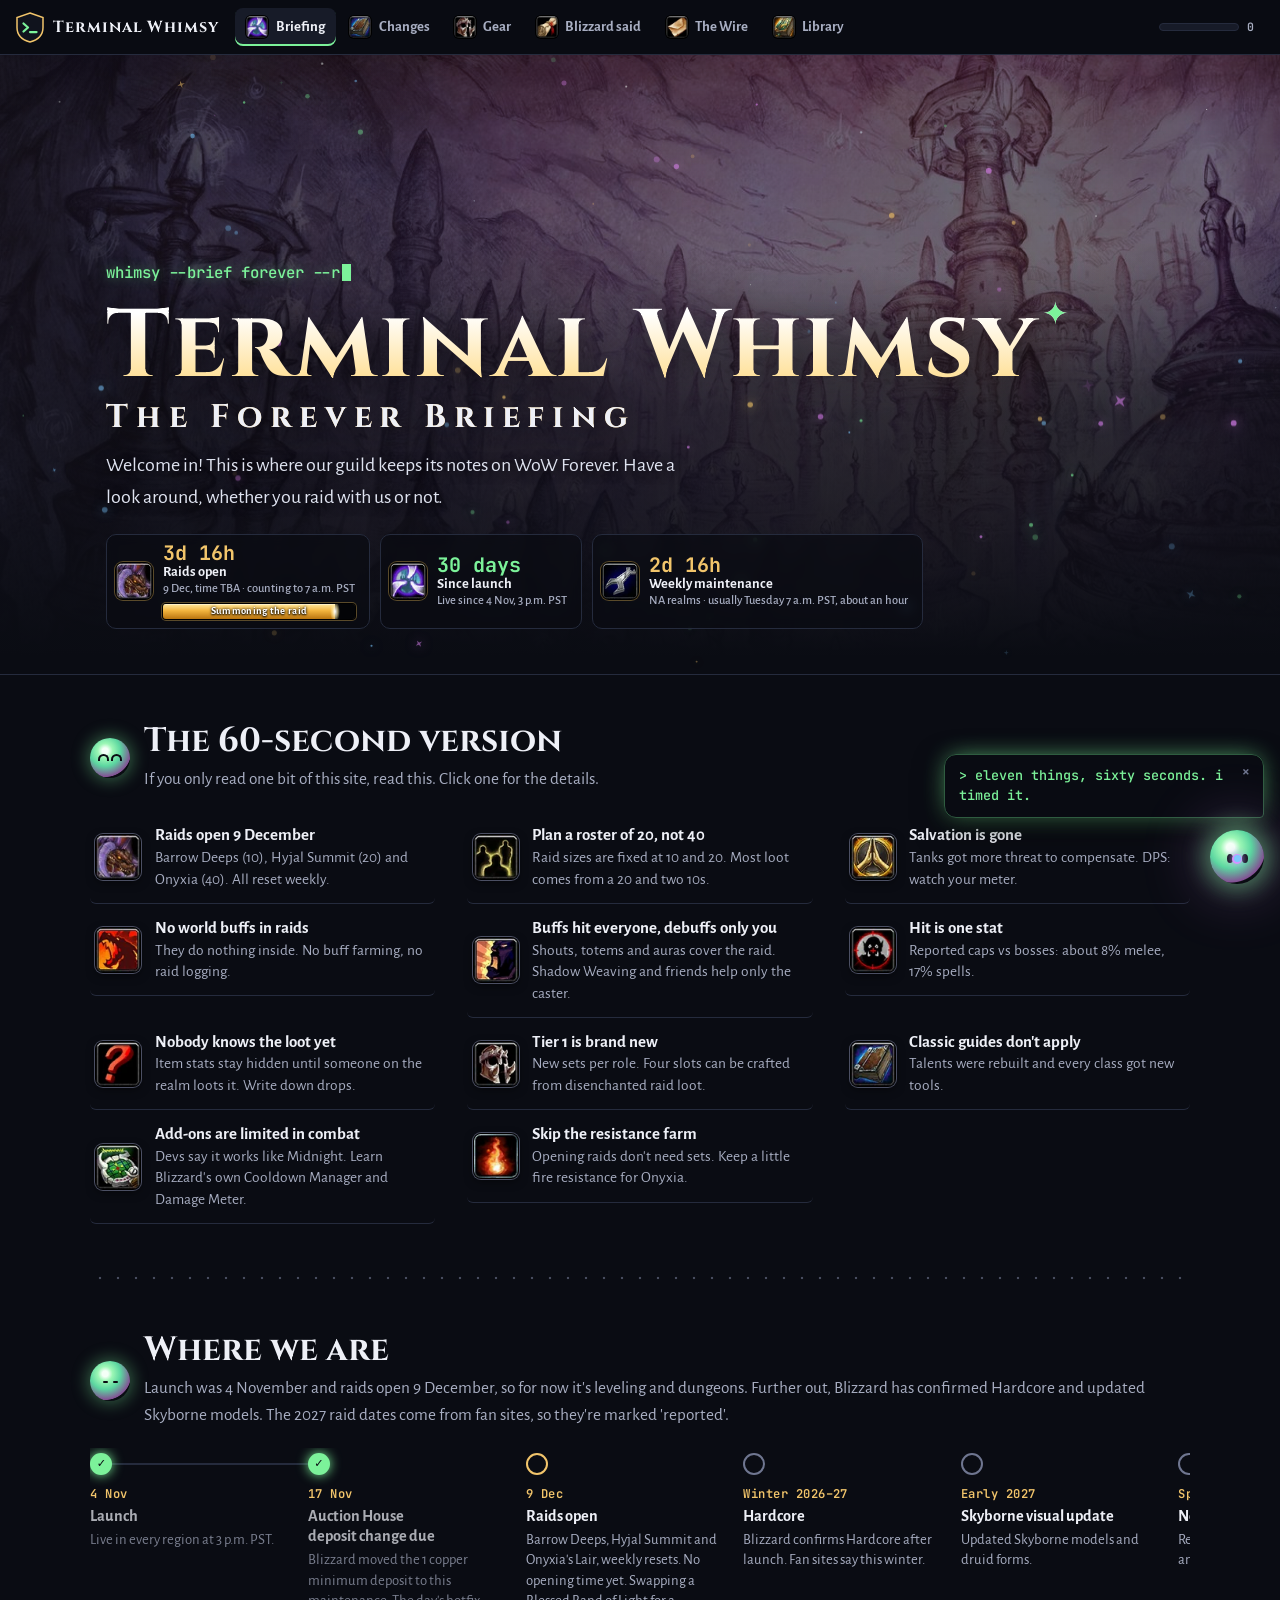
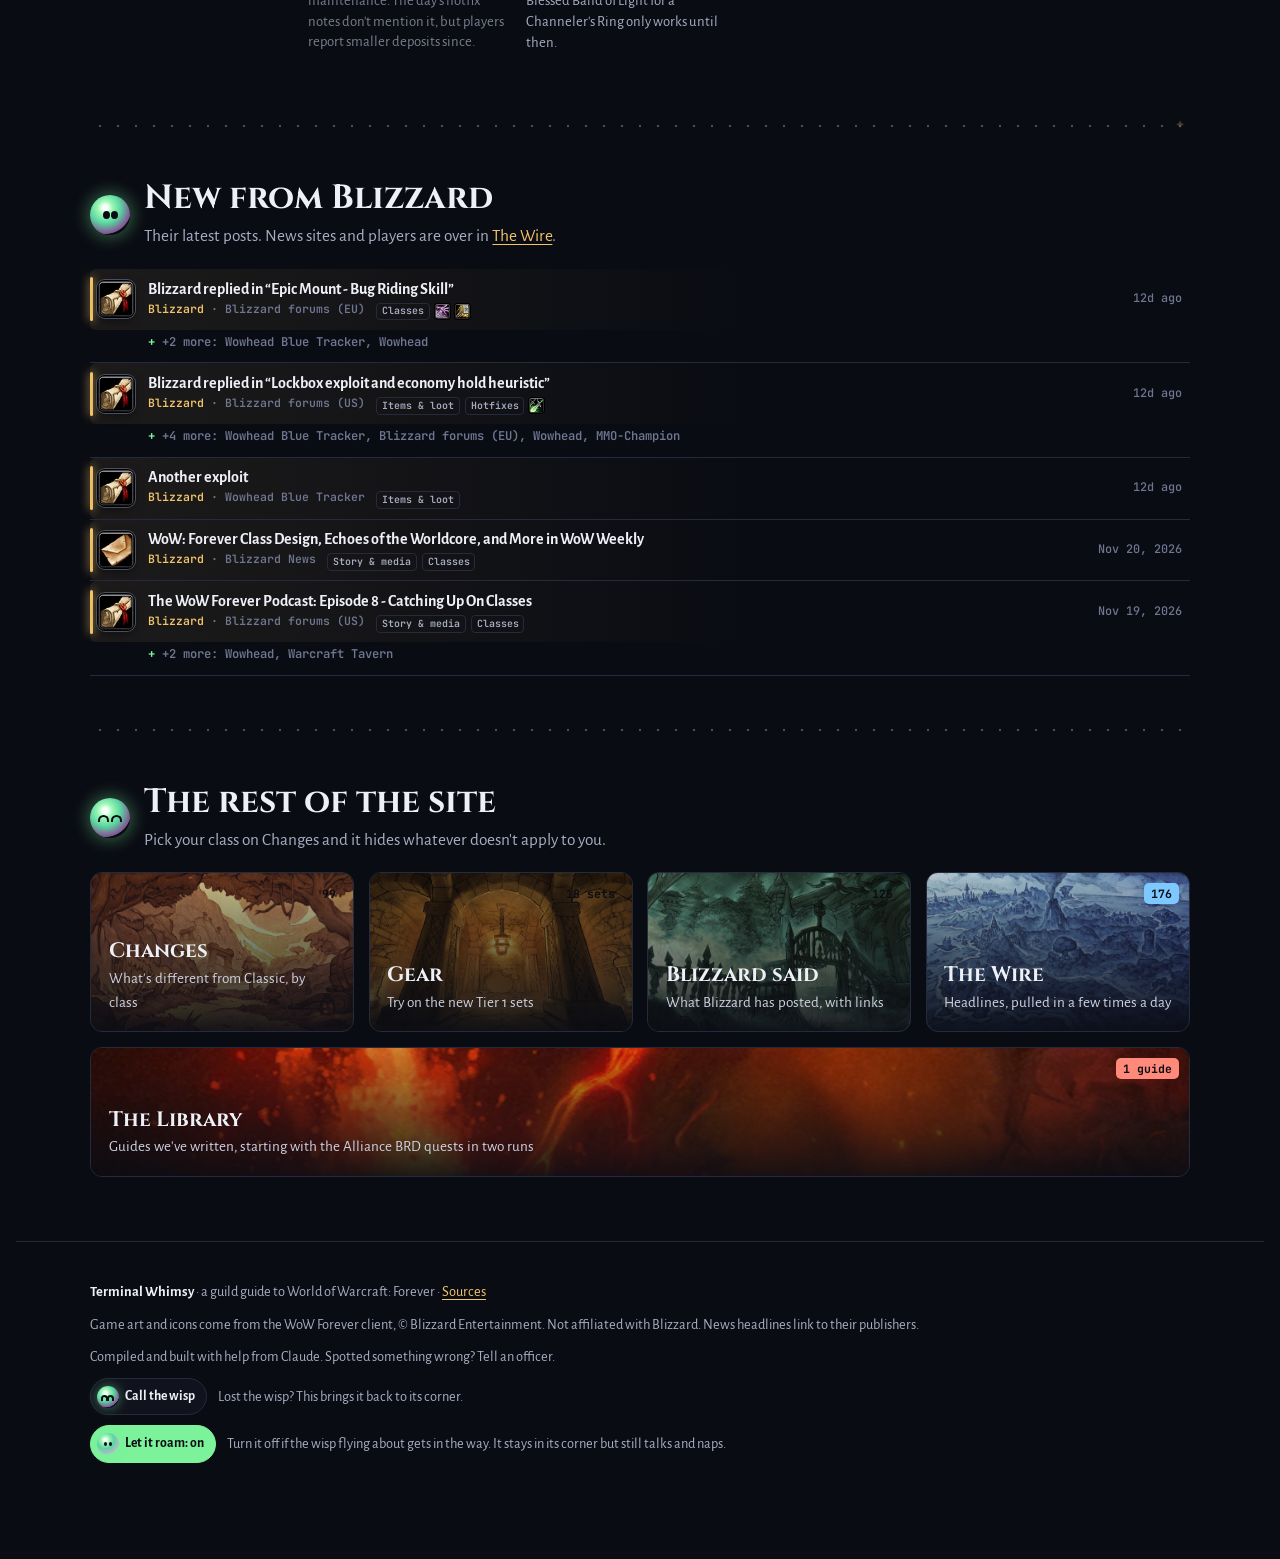
==== commit 5769b263: "Hero: 20 random welcomes, a new one each load Co-Authored-By: Claude Opus 5.5 <noreply@anthropic.com" ====
--- a/index.html
+++ b/index.html
@@ -41,6 +41,39 @@
       <p class="term" aria-hidden="true"><span class="txt"></span><span class="cur"></span></p>
       <h1>Terminal Whimsy<span class="spark" aria-hidden="true">✦</span><small>The Forever Briefing</small></h1>
       <p class="lede">Welcome in! This is where our guild keeps its notes on WoW&nbsp;Forever. Have a look around, whether you raid with us or not.</p>
+      <script>
+      /* The welcome under the title: a random one each load, never the same twice running. Here rather than in
+         data.js so it's chosen before the first paint. The text above is what shows without scripts. */
+      (() => {
+        const W = [
+          "Welcome in! This is where our guild keeps its notes on WoW Forever. Have a look around, whether you raid with us or not.",
+          "Oh good, you made it. Grab a seat by the fire (the one that isn't Onyxia's). Our WoW Forever notes are yours to read.",
+          "Come in, come in! Mind the wisp. It lives here, and it loves visitors. Our notes on WoW Forever are just below.",
+          "Well met, traveller! You've found our guild's pile of WoW Forever notes. It's much tidier than our guild bank.",
+          "Welcome! Lean your staff anywhere. We've been writing down what's new in WoW Forever, and you can read over our shoulders.",
+          "You've been summoned! It took a warlock and two volunteers. While you're here, have a read of our WoW Forever notes.",
+          "New here or back again, it's good to see you. We've kept our WoW Forever notes warm for you.",
+          "Hail, friend! No attunement needed. Our notes on WoW Forever are open to anyone who wanders in.",
+          "Kettle's on. Sit down and catch up on WoW Forever with us. Nobody here minds if you ask what threat is.",
+          "Welcome, hero! You're rested in here. Take your time with our WoW Forever notes. Nobody's pulling yet.",
+          "Mrglglgl! (That's murloc for welcome.) These are our guild's notes on WoW Forever, and there's room for one more reader.",
+          "Welcome to our comfy corner of Azeroth. We read the WoW Forever patch notes so you can go fishing.",
+          "Discovered: Terminal Whimsy! It's where our guild keeps its WoW Forever notes. Sorry, we couldn't afford the XP.",
+          "Hello hello! Wipe your boots, it's been a long week in Molten Core. Then come and see what we've found out about WoW Forever.",
+          "Welcome! The portal was a bit wobbly, but you're here now. Poke around our WoW Forever notes. Poke the wisp, too.",
+          "The inn's open and there's a bed made up. Stay as long as you like with our notes on WoW Forever.",
+          "Horde or Alliance, you're welcome here. We leave our WoW Forever notes out on the table where anyone can read them.",
+          "You look like you could use a snack and a summary. We're out of snacks. Welcome to our WoW Forever notes!",
+          "Hello, stranger! Well, not a stranger now. That's how it works here. Our WoW Forever notes are just below.",
+          "Something sparkly told us you were coming. Make yourself at home in our WoW Forever notes, and watch out for loose motes."
+        ];
+        let last = -1, i;
+        try { last = +(localStorage.getItem("tw.welcome") ?? -1); } catch {}
+        do i = Math.floor(Math.random() * W.length); while (i === last);
+        try { localStorage.setItem("tw.welcome", i); } catch {}
+        document.querySelector("#brief .lede").textContent = W[i].replace("WoW Forever", "WoW Forever");
+      })();
+      </script>
       <div class="count"></div>
     </div>
   </div>
@@ -183,7 +216,7 @@
 <script src="config.js?v=e650831c"></script>
 <script src="log.js?v=ab76afca"></script>
 <script src="icons.js?v=58a62146"></script>
-<script src="data.js?v=7239d387"></script>
+<script src="data.js?v=770d7961"></script>
 <script src="term-data.js?v=1f7dc9fb"></script>
 <script src="app.js?v=cbbe5d6f"></script>
 <script src="whimsy.js?v=51dc8856"></script>
